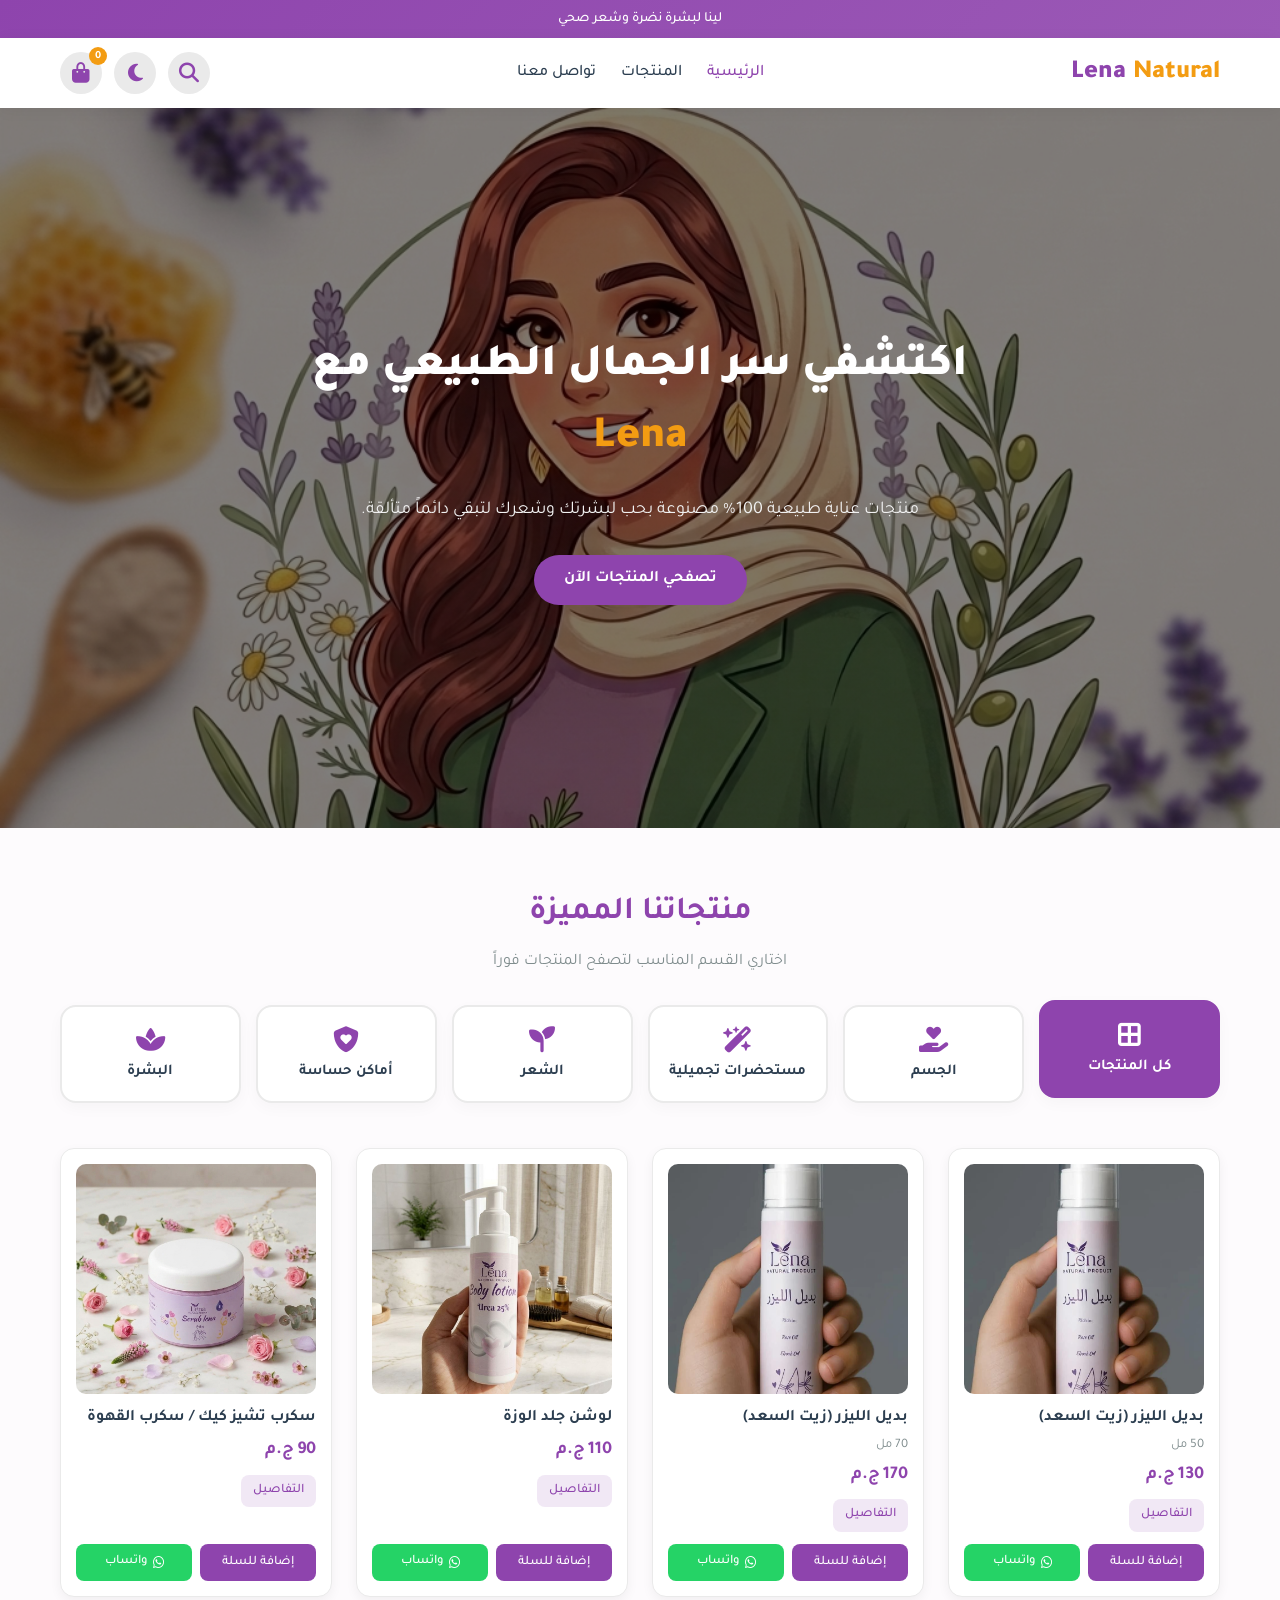
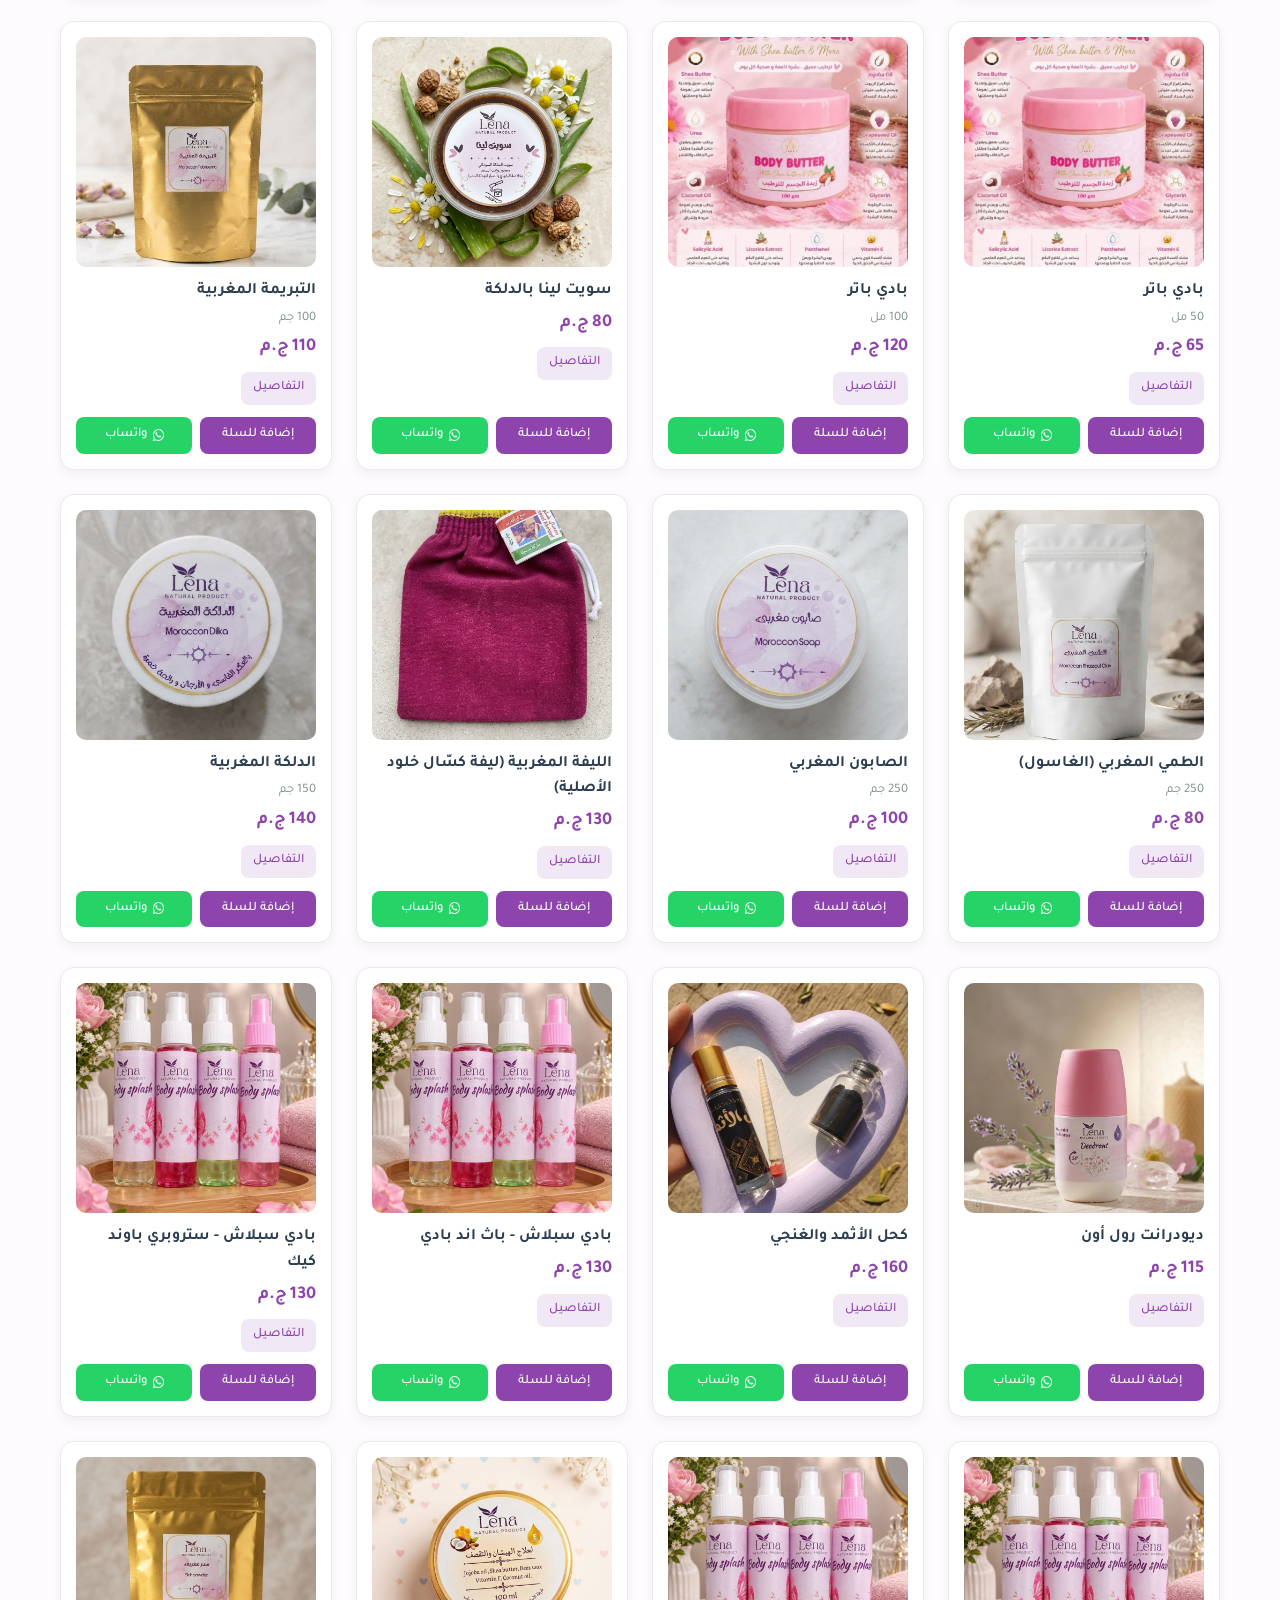
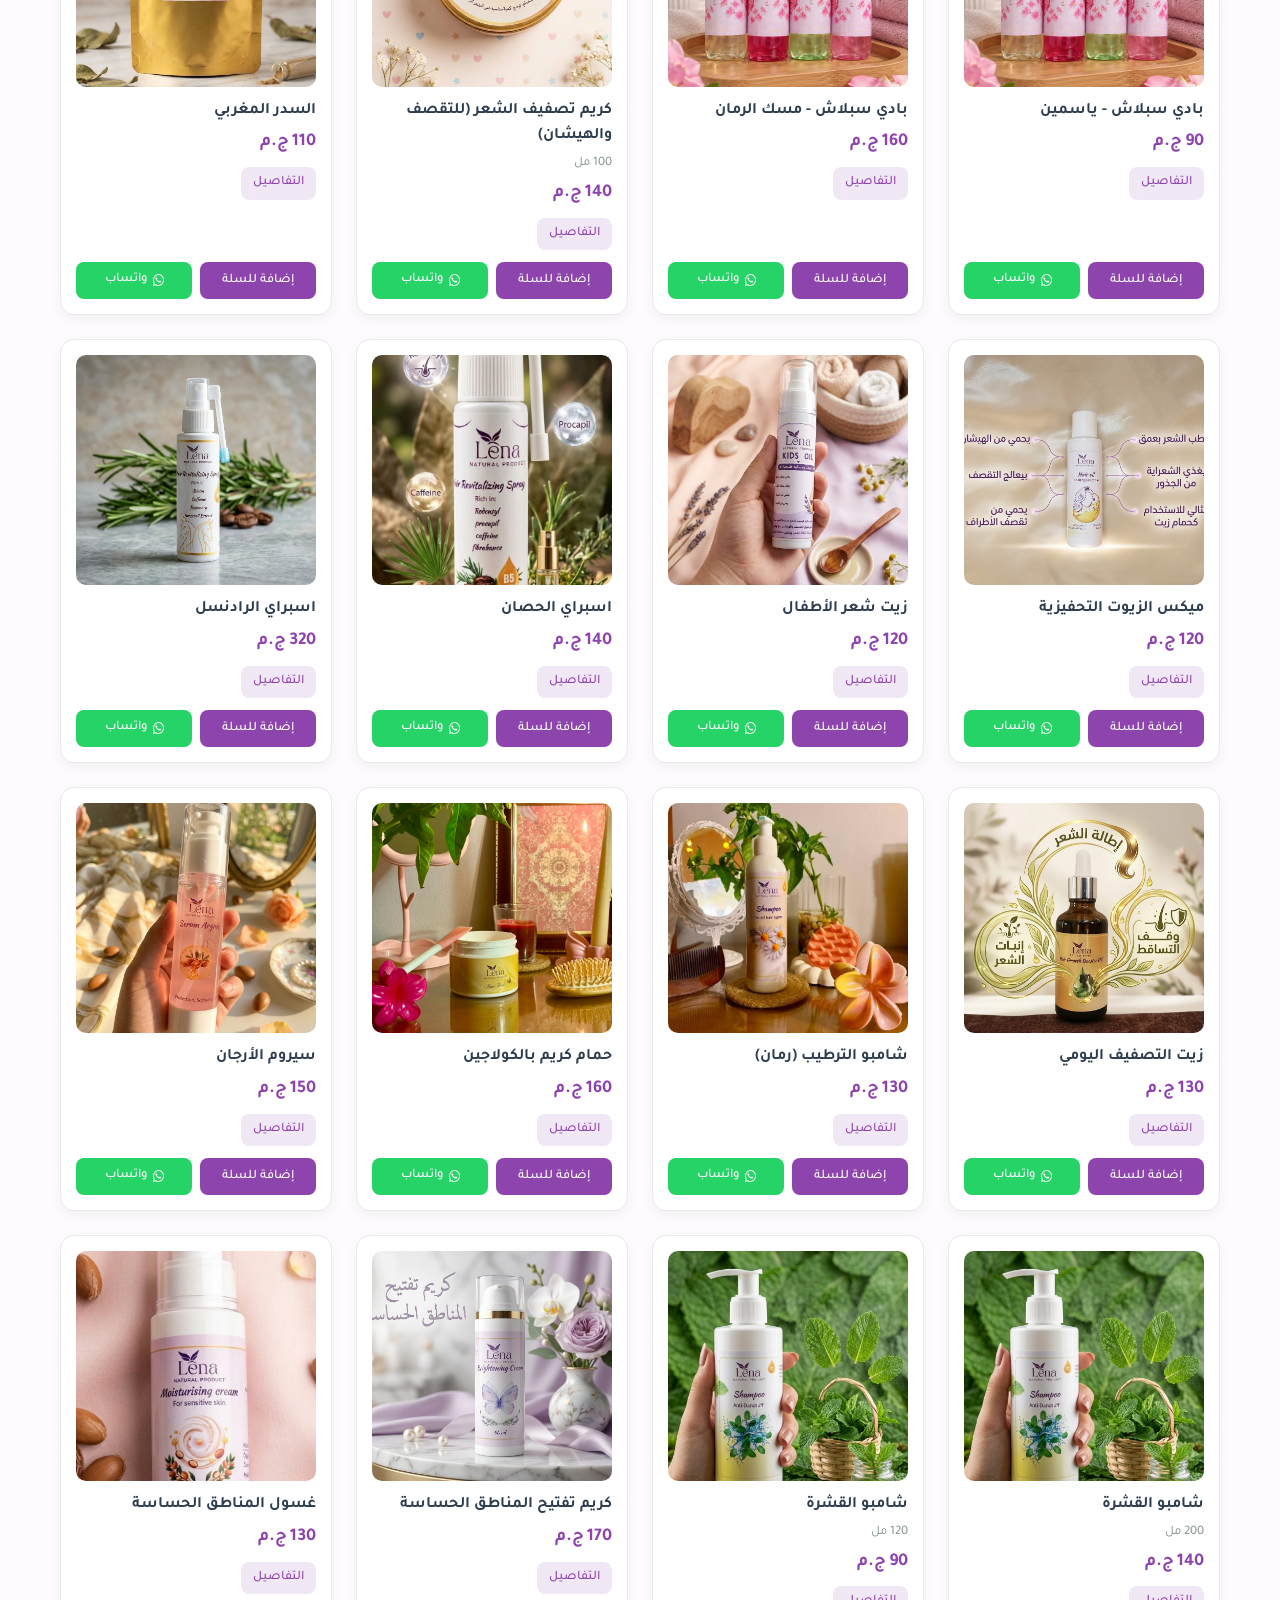
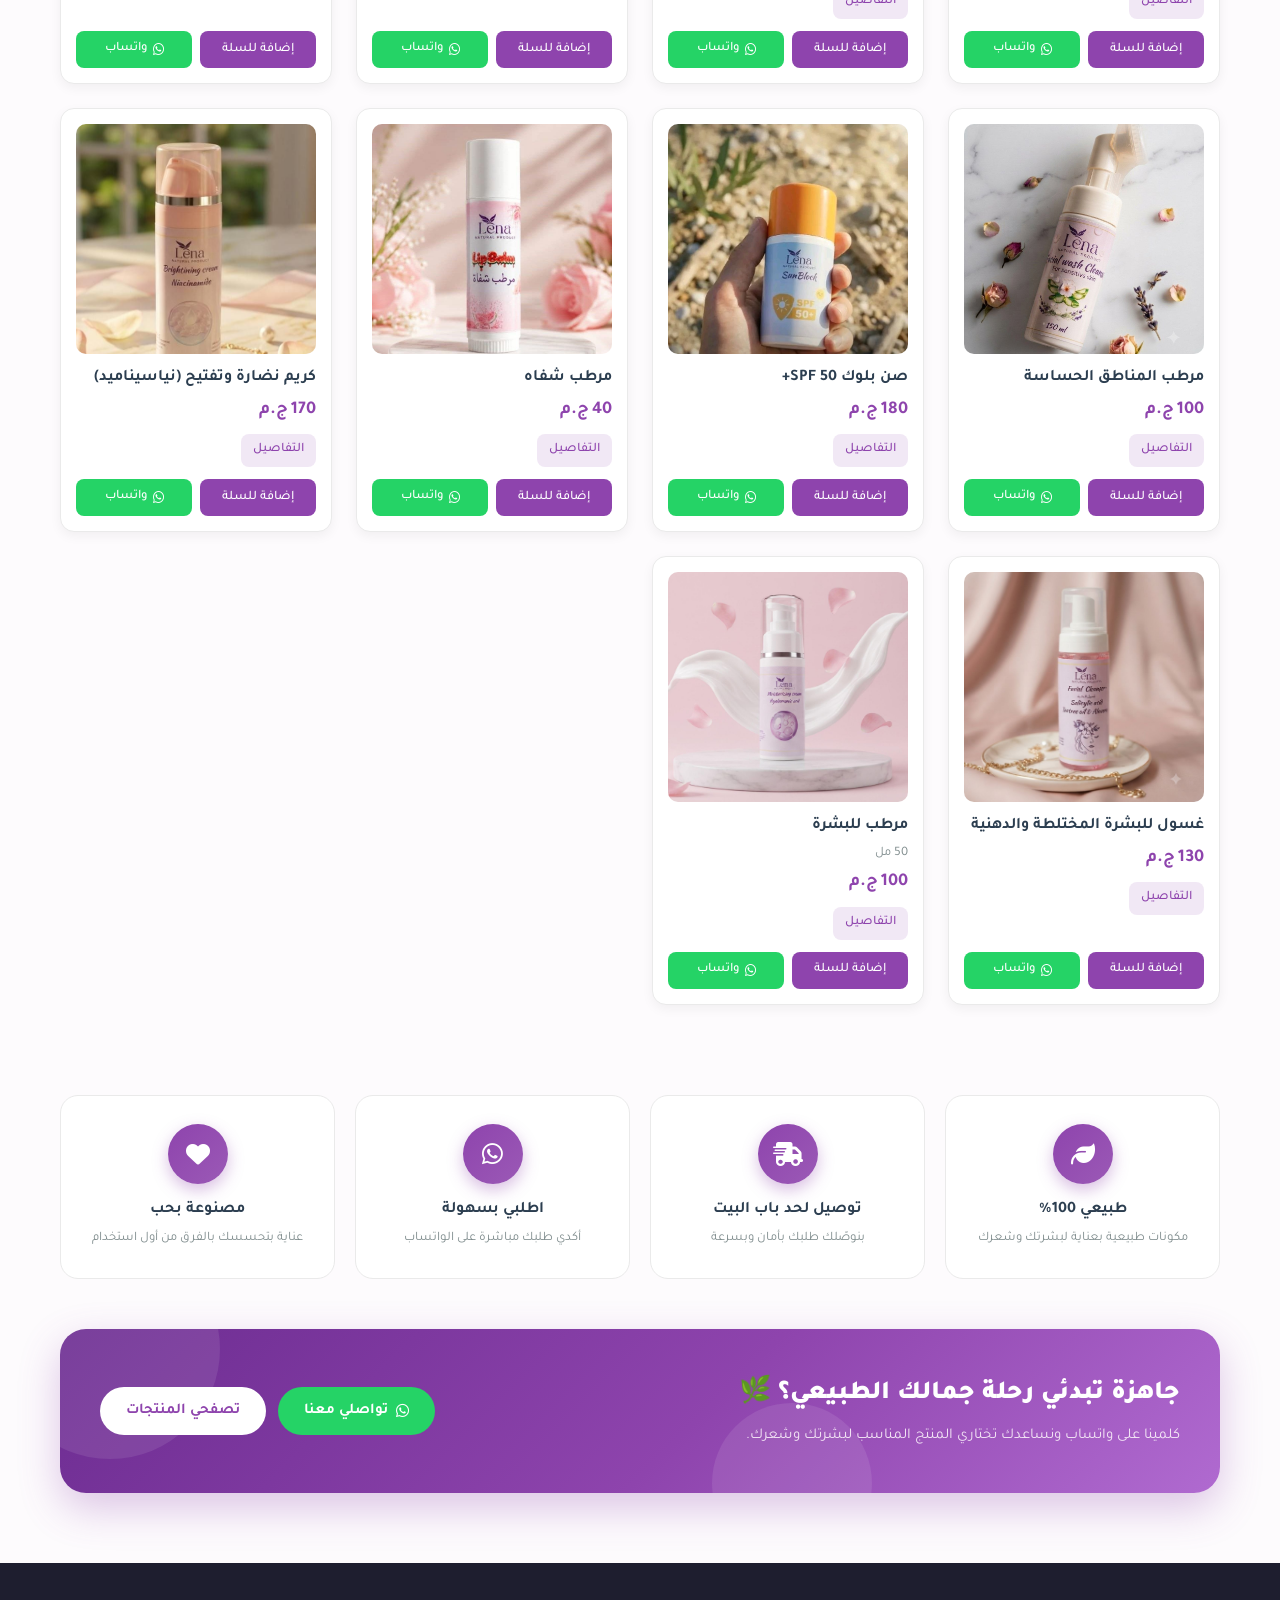
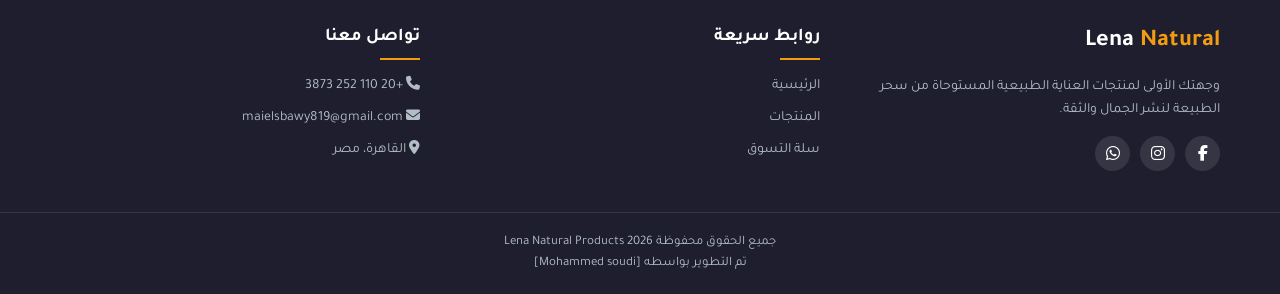
==== index.html @ f837c282 "Add files via upload" ====
<!DOCTYPE html>
<html lang="ar" dir="rtl">
<head>
    <meta charset="UTF-8">
    <meta name="viewport" content="width=device-width, initial-scale=1.0">
    <!-- أساسيات -->
<meta name="description" content="Lēna Natural: منتجات عناية طبيعية 100% للبشرة والشعر والجسم، مصنوعة بحب وتوصيل لباب البيت في مصر.">
<meta name="keywords" content="منتجات طبيعية, عناية بالبشرة, عناية بالشعر, زبدة الجسم, لوشن جلد الوزة, الصابون المغربي, Lena Natural">
<meta name="author" content="Lēna Natural">
<meta name="robots" content="index, follow">
<meta name="theme-color" content="#8e44ad">
<link rel="canonical" href="https://dr-mai-ahmed.github.io/Lena-Natural-Products/index.html">

<!-- فيسبوك / واتساب (Open Graph) -->
<meta property="og:type" content="website">
<meta property="og:site_name" content="Lēna Natural Products">
<meta property="og:locale" content="ar_EG">
<meta property="og:title" content="Lēna Natural | منتجات عناية طبيعية 100%">
<meta property="og:description" content="اكتشفي سر الجمال الطبيعي: منتجات للبشرة والشعر والجسم مصنوعة بحب.">
<meta property="og:url" content="https://dr-mai-ahmed.github.io/Lena-Natural-Products/index.html">
<meta property="og:image" content="https://dr-mai-ahmed.github.io/Lena-Natural-Products/images/og-image.jpg">

<!-- تويتر -->
<meta name="twitter:card" content="summary_large_image">
<meta name="twitter:title" content="Lēna Natural | منتجات عناية طبيعية 100%">
<meta name="twitter:description" content="منتجات للبشرة والشعر والجسم مصنوعة بحب.">
<meta name="twitter:image" content="https://dr-mai-ahmed.github.io/Lena-Natural-Products/images/og-image.jpg">

<!-- أيقونة الموقع -->
<link rel="icon" href="images/lena.jpg">
    <title>Lena Natural Products | منتجات العناية الطبيعية</title>
    <link href="https://fonts.googleapis.com/css2?family=Tajawal:wght@300;400;500;700;900&display=swap" rel="stylesheet">
    <link rel="stylesheet" href="https://cdnjs.cloudflare.com/ajax/libs/font-awesome/6.4.0/css/all.min.css">
    <link rel="stylesheet" href="style.css">
</head>
<body>

    <div class="announcement-bar"><p>لينا لبشرة نضرة وشعر صحي</p></div>

    <header class="main-header">
        <div class="container header-container">
            <div class="logo"><a href="index.html">Lena <span>Natural</span></a></div>
            <nav class="main-nav">
                <ul>
                    <li><a href="index.html" class="active">الرئيسية</a></li>
                    <li><a href="#products">المنتجات</a></li>
                    <li><a href="#contact">تواصل معنا</a></li>
                </ul>
            </nav>
            <div class="header-actions">
                <div class="header-search-container">
                    <button type="button" id="searchIconBtn" class="cart-icon-btn" title="بحث" aria-label="بحث"><i class="fa-solid fa-magnifying-glass"></i></button>
                    <input type="text" id="searchInput" class="search-input" placeholder="ابحثي عن منتج..." aria-label="بحث عن منتج">
                </div>
                <button type="button" id="darkModeToggle" class="cart-icon-btn" title="تغيير المظهر" aria-label="تغيير المظهر"><i class="fa-solid fa-moon"></i></button>
                <a href="checkout.html" class="cart-icon-btn" title="سلة التسوق" aria-label="سلة التسوق">
                    <i class="fa-solid fa-bag-shopping"></i><span id="cartCount" class="cart-badge">0</span>
                </a>
            </div>
        </div>
    </header>

    <section class="hero-section">
        <div class="hero-content">
            <h1>اكتشفي سر الجمال الطبيعي مع <span>Lena</span></h1>
            <p>منتجات عناية طبيعية 100% مصنوعة بحب لبشرتك وشعرك لتبقي دائماً متألقة.</p>
            <a href="#products" class="btn btn-primary">تصفحي المنتجات الآن</a>
        </div>
    </section>

    <section id="products" class="products-section">
        <div class="container">
            <div class="section-title">
                <h2>منتجاتنا المميزة</h2>
                <p>اختاري القسم المناسب لتصفح المنتجات فوراً</p>
            </div>
            <div class="category-boxes-container" id="categoryBoxes">
            <button type="button" class="big-cat-box active" data-category="all"><i class="fa-solid fa-border-all"></i><h3>كل المنتجات</h3></button>
            <button type="button" class="big-cat-box" data-category="body"><i class="fa-solid fa-hand-holding-heart"></i><h3>الجسم</h3></button>
            <button type="button" class="big-cat-box" data-category="beauty"><i class="fa-solid fa-wand-magic-sparkles"></i><h3>مستحضرات تجميلية</h3></button>
            <button type="button" class="big-cat-box" data-category="hair"><i class="fa-solid fa-seedling"></i><h3>الشعر</h3></button>
            <button type="button" class="big-cat-box" data-category="sensitive"><i class="fa-solid fa-shield-heart"></i><h3>أماكن حساسة</h3></button>
            <button type="button" class="big-cat-box" data-category="skin"><i class="fa-solid fa-spa"></i><h3>البشرة</h3></button>
            </div>
            <div class="products-grid" id="productsGrid">
            <!-- ===== الجسم ===== -->
            <div class="product-card" data-id="1" data-category="body">
                <a href="product.html?id=1" class="product-img"><img src="images/Body-products/img(2).jpeg" alt="بديل الليزر (زيت السعد) (50 مل)" loading="lazy"></a>
                <div class="product-info">
                    <h3>بديل الليزر (زيت السعد)</h3>
                <p class="product-size">50 مل</p>
                    <span class="price">130 ج.م</span>
                    <a href="product.html?id=1" class="btn-details">التفاصيل</a>
                    <div class="card-actions">
                        <button type="button" class="btn-add" data-add="1">إضافة للسلة</button>
                        <a href="https://wa.me/201102523873?text=%D8%B9%D8%A7%D9%8A%D8%B2%20%D8%A7%D8%B7%D9%84%D8%A8%3A%20%D8%A8%D8%AF%D9%8A%D9%84%20%D8%A7%D9%84%D9%84%D9%8A%D8%B2%D8%B1%20%28%D8%B2%D9%8A%D8%AA%20%D8%A7%D9%84%D8%B3%D8%B9%D8%AF%29%20%2850%20%D9%85%D9%84%29%20-%20130%20%D8%AC.%D9%85" target="_blank" rel="noopener" class="btn-whatsapp"><i class="fa-brands fa-whatsapp"></i> واتساب</a>
                    </div>
                </div>
            </div>
            <div class="product-card" data-id="2" data-category="body">
                <a href="product.html?id=2" class="product-img"><img src="images/Body-products/img(2).jpeg" alt="بديل الليزر (زيت السعد) (70 مل)" loading="lazy"></a>
                <div class="product-info">
                    <h3>بديل الليزر (زيت السعد)</h3>
                <p class="product-size">70 مل</p>
                    <span class="price">170 ج.م</span>
                    <a href="product.html?id=2" class="btn-details">التفاصيل</a>
                    <div class="card-actions">
                        <button type="button" class="btn-add" data-add="2">إضافة للسلة</button>
                        <a href="https://wa.me/201102523873?text=%D8%B9%D8%A7%D9%8A%D8%B2%20%D8%A7%D8%B7%D9%84%D8%A8%3A%20%D8%A8%D8%AF%D9%8A%D9%84%20%D8%A7%D9%84%D9%84%D9%8A%D8%B2%D8%B1%20%28%D8%B2%D9%8A%D8%AA%20%D8%A7%D9%84%D8%B3%D8%B9%D8%AF%29%20%2870%20%D9%85%D9%84%29%20-%20170%20%D8%AC.%D9%85" target="_blank" rel="noopener" class="btn-whatsapp"><i class="fa-brands fa-whatsapp"></i> واتساب</a>
                    </div>
                </div>
            </div>
            <div class="product-card" data-id="3" data-category="body">
                <a href="product.html?id=3" class="product-img"><img src="images/Body-products/img(1).jpeg" alt="لوشن جلد الوزة" loading="lazy"></a>
                <div class="product-info">
                    <h3>لوشن جلد الوزة</h3>
                    <span class="price">110 ج.م</span>
                    <a href="product.html?id=3" class="btn-details">التفاصيل</a>
                    <div class="card-actions">
                        <button type="button" class="btn-add" data-add="3">إضافة للسلة</button>
                        <a href="https://wa.me/201102523873?text=%D8%B9%D8%A7%D9%8A%D8%B2%20%D8%A7%D8%B7%D9%84%D8%A8%3A%20%D9%84%D9%88%D8%B4%D9%86%20%D8%AC%D9%84%D8%AF%20%D8%A7%D9%84%D9%88%D8%B2%D8%A9%20-%20110%20%D8%AC.%D9%85" target="_blank" rel="noopener" class="btn-whatsapp"><i class="fa-brands fa-whatsapp"></i> واتساب</a>
                    </div>
                </div>
            </div>
            <div class="product-card" data-id="4" data-category="body">
                <a href="product.html?id=4" class="product-img"><img src="images/Body-products/img(3).jpeg" alt="سكرب تشيز كيك / سكرب القهوة" loading="lazy"></a>
                <div class="product-info">
                    <h3>سكرب تشيز كيك / سكرب القهوة</h3>
                    <span class="price">90 ج.م</span>
                    <a href="product.html?id=4" class="btn-details">التفاصيل</a>
                    <div class="card-actions">
                        <button type="button" class="btn-add" data-add="4">إضافة للسلة</button>
                        <a href="https://wa.me/201102523873?text=%D8%B9%D8%A7%D9%8A%D8%B2%20%D8%A7%D8%B7%D9%84%D8%A8%3A%20%D8%B3%D9%83%D8%B1%D8%A8%20%D8%AA%D8%B4%D9%8A%D8%B2%20%D9%83%D9%8A%D9%83%20%2F%20%D8%B3%D9%83%D8%B1%D8%A8%20%D8%A7%D9%84%D9%82%D9%87%D9%88%D8%A9%20-%2090%20%D8%AC.%D9%85" target="_blank" rel="noopener" class="btn-whatsapp"><i class="fa-brands fa-whatsapp"></i> واتساب</a>
                    </div>
                </div>
            </div>
            <div class="product-card" data-id="5" data-category="body">
                <a href="product.html?id=5" class="product-img"><img src="images/Body-products/img(4).jpeg" alt="بادي باتر (50 مل)" loading="lazy"></a>
                <div class="product-info">
                    <h3>بادي باتر</h3>
                <p class="product-size">50 مل</p>
                    <span class="price">65 ج.م</span>
                    <a href="product.html?id=5" class="btn-details">التفاصيل</a>
                    <div class="card-actions">
                        <button type="button" class="btn-add" data-add="5">إضافة للسلة</button>
                        <a href="https://wa.me/201102523873?text=%D8%B9%D8%A7%D9%8A%D8%B2%20%D8%A7%D8%B7%D9%84%D8%A8%3A%20%D8%A8%D8%A7%D8%AF%D9%8A%20%D8%A8%D8%A7%D8%AA%D8%B1%20%2850%20%D9%85%D9%84%29%20-%2065%20%D8%AC.%D9%85" target="_blank" rel="noopener" class="btn-whatsapp"><i class="fa-brands fa-whatsapp"></i> واتساب</a>
                    </div>
                </div>
            </div>
            <div class="product-card" data-id="35" data-category="body">
                <a href="product.html?id=35" class="product-img"><img src="images/Body-products/img(4).jpeg" alt="بادي باتر (100 مل)" loading="lazy"></a>
                <div class="product-info">
                    <h3>بادي باتر</h3>
                <p class="product-size">100 مل</p>
                    <span class="price">120 ج.م</span>
                    <a href="product.html?id=35" class="btn-details">التفاصيل</a>
                    <div class="card-actions">
                        <button type="button" class="btn-add" data-add="35">إضافة للسلة</button>
                        <a href="https://wa.me/201102523873?text=%D8%B9%D8%A7%D9%8A%D8%B2%20%D8%A7%D8%B7%D9%84%D8%A8%3A%20%D8%A8%D8%A7%D8%AF%D9%8A%20%D8%A8%D8%A7%D8%AA%D8%B1%20%28100%20%D9%85%D9%84%29%20-%20120%20%D8%AC.%D9%85" target="_blank" rel="noopener" class="btn-whatsapp"><i class="fa-brands fa-whatsapp"></i> واتساب</a>
                    </div>
                </div>
            </div>
            <div class="product-card" data-id="6" data-category="body">
                <a href="product.html?id=6" class="product-img"><img src="images/Body-products/img(5).jpeg" alt="سويت لينا بالدلكة" loading="lazy"></a>
                <div class="product-info">
                    <h3>سويت لينا بالدلكة</h3>
                    <span class="price">80 ج.م</span>
                    <a href="product.html?id=6" class="btn-details">التفاصيل</a>
                    <div class="card-actions">
                        <button type="button" class="btn-add" data-add="6">إضافة للسلة</button>
                        <a href="https://wa.me/201102523873?text=%D8%B9%D8%A7%D9%8A%D8%B2%20%D8%A7%D8%B7%D9%84%D8%A8%3A%20%D8%B3%D9%88%D9%8A%D8%AA%20%D9%84%D9%8A%D9%86%D8%A7%20%D8%A8%D8%A7%D9%84%D8%AF%D9%84%D9%83%D8%A9%20-%2080%20%D8%AC.%D9%85" target="_blank" rel="noopener" class="btn-whatsapp"><i class="fa-brands fa-whatsapp"></i> واتساب</a>
                    </div>
                </div>
            </div>
            <div class="product-card" data-id="7" data-category="body">
                <a href="product.html?id=7" class="product-img"><img src="images/Body-products/img(6).jpeg" alt="التبريمة المغربية (100 جم)" loading="lazy"></a>
                <div class="product-info">
                    <h3>التبريمة المغربية</h3>
                <p class="product-size">100 جم</p>
                    <span class="price">110 ج.م</span>
                    <a href="product.html?id=7" class="btn-details">التفاصيل</a>
                    <div class="card-actions">
                        <button type="button" class="btn-add" data-add="7">إضافة للسلة</button>
                        <a href="https://wa.me/201102523873?text=%D8%B9%D8%A7%D9%8A%D8%B2%20%D8%A7%D8%B7%D9%84%D8%A8%3A%20%D8%A7%D9%84%D8%AA%D8%A8%D8%B1%D9%8A%D9%85%D8%A9%20%D8%A7%D9%84%D9%85%D8%BA%D8%B1%D8%A8%D9%8A%D8%A9%20%28100%20%D8%AC%D9%85%29%20-%20110%20%D8%AC.%D9%85" target="_blank" rel="noopener" class="btn-whatsapp"><i class="fa-brands fa-whatsapp"></i> واتساب</a>
                    </div>
                </div>
            </div>
            <div class="product-card" data-id="8" data-category="body">
                <a href="product.html?id=8" class="product-img"><img src="images/Body-products/img(7).jpeg" alt="الطمي المغربي (الغاسول) (250 جم)" loading="lazy"></a>
                <div class="product-info">
                    <h3>الطمي المغربي (الغاسول)</h3>
                <p class="product-size">250 جم</p>
                    <span class="price">80 ج.م</span>
                    <a href="product.html?id=8" class="btn-details">التفاصيل</a>
                    <div class="card-actions">
                        <button type="button" class="btn-add" data-add="8">إضافة للسلة</button>
                        <a href="https://wa.me/201102523873?text=%D8%B9%D8%A7%D9%8A%D8%B2%20%D8%A7%D8%B7%D9%84%D8%A8%3A%20%D8%A7%D9%84%D8%B7%D9%85%D9%8A%20%D8%A7%D9%84%D9%85%D8%BA%D8%B1%D8%A8%D9%8A%20%28%D8%A7%D9%84%D8%BA%D8%A7%D8%B3%D9%88%D9%84%29%20%28250%20%D8%AC%D9%85%29%20-%2080%20%D8%AC.%D9%85" target="_blank" rel="noopener" class="btn-whatsapp"><i class="fa-brands fa-whatsapp"></i> واتساب</a>
                    </div>
                </div>
            </div>
            <div class="product-card" data-id="9" data-category="body">
                <a href="product.html?id=9" class="product-img"><img src="images/Body-products/img(8).jpeg" alt="الصابون المغربي (250 جم)" loading="lazy"></a>
                <div class="product-info">
                    <h3>الصابون المغربي</h3>
                <p class="product-size">250 جم</p>
                    <span class="price">100 ج.م</span>
                    <a href="product.html?id=9" class="btn-details">التفاصيل</a>
                    <div class="card-actions">
                        <button type="button" class="btn-add" data-add="9">إضافة للسلة</button>
                        <a href="https://wa.me/201102523873?text=%D8%B9%D8%A7%D9%8A%D8%B2%20%D8%A7%D8%B7%D9%84%D8%A8%3A%20%D8%A7%D9%84%D8%B5%D8%A7%D8%A8%D9%88%D9%86%20%D8%A7%D9%84%D9%85%D8%BA%D8%B1%D8%A8%D9%8A%20%28250%20%D8%AC%D9%85%29%20-%20100%20%D8%AC.%D9%85" target="_blank" rel="noopener" class="btn-whatsapp"><i class="fa-brands fa-whatsapp"></i> واتساب</a>
                    </div>
                </div>
            </div>
            <div class="product-card" data-id="10" data-category="body">
                <a href="product.html?id=10" class="product-img"><img src="images/Body-products/img(9).jpeg" alt="الليفة المغربية (ليفة كسّال خلود الأصلية)" loading="lazy"></a>
                <div class="product-info">
                    <h3>الليفة المغربية (ليفة كسّال خلود الأصلية)</h3>
                    <span class="price">130 ج.م</span>
                    <a href="product.html?id=10" class="btn-details">التفاصيل</a>
                    <div class="card-actions">
                        <button type="button" class="btn-add" data-add="10">إضافة للسلة</button>
                        <a href="https://wa.me/201102523873?text=%D8%B9%D8%A7%D9%8A%D8%B2%20%D8%A7%D8%B7%D9%84%D8%A8%3A%20%D8%A7%D9%84%D9%84%D9%8A%D9%81%D8%A9%20%D8%A7%D9%84%D9%85%D8%BA%D8%B1%D8%A8%D9%8A%D8%A9%20%28%D9%84%D9%8A%D9%81%D8%A9%20%D9%83%D8%B3%D9%91%D8%A7%D9%84%20%D8%AE%D9%84%D9%88%D8%AF%20%D8%A7%D9%84%D8%A3%D8%B5%D9%84%D9%8A%D8%A9%29%20-%20130%20%D8%AC.%D9%85" target="_blank" rel="noopener" class="btn-whatsapp"><i class="fa-brands fa-whatsapp"></i> واتساب</a>
                    </div>
                </div>
            </div>
            <div class="product-card" data-id="11" data-category="body">
                <a href="product.html?id=11" class="product-img"><img src="images/Body-products/img(10).jpeg" alt="الدلكة المغربية (150 جم)" loading="lazy"></a>
                <div class="product-info">
                    <h3>الدلكة المغربية</h3>
                <p class="product-size">150 جم</p>
                    <span class="price">140 ج.م</span>
                    <a href="product.html?id=11" class="btn-details">التفاصيل</a>
                    <div class="card-actions">
                        <button type="button" class="btn-add" data-add="11">إضافة للسلة</button>
                        <a href="https://wa.me/201102523873?text=%D8%B9%D8%A7%D9%8A%D8%B2%20%D8%A7%D8%B7%D9%84%D8%A8%3A%20%D8%A7%D9%84%D8%AF%D9%84%D9%83%D8%A9%20%D8%A7%D9%84%D9%85%D8%BA%D8%B1%D8%A8%D9%8A%D8%A9%20%28150%20%D8%AC%D9%85%29%20-%20140%20%D8%AC.%D9%85" target="_blank" rel="noopener" class="btn-whatsapp"><i class="fa-brands fa-whatsapp"></i> واتساب</a>
                    </div>
                </div>
            </div>
            <div class="product-card" data-id="12" data-category="body">
                <a href="product.html?id=12" class="product-img"><img src="images/Body-products/img(11).jpeg" alt="ديودرانت رول أون" loading="lazy"></a>
                <div class="product-info">
                    <h3>ديودرانت رول أون</h3>
                    <span class="price">115 ج.م</span>
                    <a href="product.html?id=12" class="btn-details">التفاصيل</a>
                    <div class="card-actions">
                        <button type="button" class="btn-add" data-add="12">إضافة للسلة</button>
                        <a href="https://wa.me/201102523873?text=%D8%B9%D8%A7%D9%8A%D8%B2%20%D8%A7%D8%B7%D9%84%D8%A8%3A%20%D8%AF%D9%8A%D9%88%D8%AF%D8%B1%D8%A7%D9%86%D8%AA%20%D8%B1%D9%88%D9%84%20%D8%A3%D9%88%D9%86%20-%20115%20%D8%AC.%D9%85" target="_blank" rel="noopener" class="btn-whatsapp"><i class="fa-brands fa-whatsapp"></i> واتساب</a>
                    </div>
                </div>
            </div>

            <!-- ===== مستحضرات تجميلية ===== -->
            <div class="product-card" data-id="13" data-category="beauty">
                <a href="product.html?id=13" class="product-img"><img src="images/Cosmetic-products/img(12).jpeg" alt="كحل الأثمد والغنجي" loading="lazy"></a>
                <div class="product-info">
                    <h3>كحل الأثمد والغنجي</h3>
                    <span class="price">160 ج.م</span>
                    <a href="product.html?id=13" class="btn-details">التفاصيل</a>
                    <div class="card-actions">
                        <button type="button" class="btn-add" data-add="13">إضافة للسلة</button>
                        <a href="https://wa.me/201102523873?text=%D8%B9%D8%A7%D9%8A%D8%B2%20%D8%A7%D8%B7%D9%84%D8%A8%3A%20%D9%83%D8%AD%D9%84%20%D8%A7%D9%84%D8%A3%D8%AB%D9%85%D8%AF%20%D9%88%D8%A7%D9%84%D8%BA%D9%86%D8%AC%D9%8A%20-%20160%20%D8%AC.%D9%85" target="_blank" rel="noopener" class="btn-whatsapp"><i class="fa-brands fa-whatsapp"></i> واتساب</a>
                    </div>
                </div>
            </div>
            <div class="product-card" data-id="14" data-category="beauty">
                <a href="product.html?id=14" class="product-img"><img src="images/Cosmetic-products/img(13).jpeg" alt="بادي سبلاش - باث اند بادي" loading="lazy"></a>
                <div class="product-info">
                    <h3>بادي سبلاش - باث اند بادي</h3>
                    <span class="price">130 ج.م</span>
                    <a href="product.html?id=14" class="btn-details">التفاصيل</a>
                    <div class="card-actions">
                        <button type="button" class="btn-add" data-add="14">إضافة للسلة</button>
                        <a href="https://wa.me/201102523873?text=%D8%B9%D8%A7%D9%8A%D8%B2%20%D8%A7%D8%B7%D9%84%D8%A8%3A%20%D8%A8%D8%A7%D8%AF%D9%8A%20%D8%B3%D8%A8%D9%84%D8%A7%D8%B4%20-%20%D8%A8%D8%A7%D8%AB%20%D8%A7%D9%86%D8%AF%20%D8%A8%D8%A7%D8%AF%D9%8A%20-%20130%20%D8%AC.%D9%85" target="_blank" rel="noopener" class="btn-whatsapp"><i class="fa-brands fa-whatsapp"></i> واتساب</a>
                    </div>
                </div>
            </div>
            <div class="product-card" data-id="36" data-category="beauty">
                <a href="product.html?id=36" class="product-img"><img src="images/Cosmetic-products/img(13).jpeg" alt="بادي سبلاش - ستروبري باوند كيك" loading="lazy"></a>
                <div class="product-info">
                    <h3>بادي سبلاش - ستروبري باوند كيك</h3>
                    <span class="price">130 ج.م</span>
                    <a href="product.html?id=36" class="btn-details">التفاصيل</a>
                    <div class="card-actions">
                        <button type="button" class="btn-add" data-add="36">إضافة للسلة</button>
                        <a href="https://wa.me/201102523873?text=%D8%B9%D8%A7%D9%8A%D8%B2%20%D8%A7%D8%B7%D9%84%D8%A8%3A%20%D8%A8%D8%A7%D8%AF%D9%8A%20%D8%B3%D8%A8%D9%84%D8%A7%D8%B4%20-%20%D8%B3%D8%AA%D8%B1%D9%88%D8%A8%D8%B1%D9%8A%20%D8%A8%D8%A7%D9%88%D9%86%D8%AF%20%D9%83%D9%8A%D9%83%20-%20130%20%D8%AC.%D9%85" target="_blank" rel="noopener" class="btn-whatsapp"><i class="fa-brands fa-whatsapp"></i> واتساب</a>
                    </div>
                </div>
            </div>
            <div class="product-card" data-id="37" data-category="beauty">
                <a href="product.html?id=37" class="product-img"><img src="images/Cosmetic-products/img(13).jpeg" alt="بادي سبلاش - ياسمين" loading="lazy"></a>
                <div class="product-info">
                    <h3>بادي سبلاش - ياسمين</h3>
                    <span class="price">90 ج.م</span>
                    <a href="product.html?id=37" class="btn-details">التفاصيل</a>
                    <div class="card-actions">
                        <button type="button" class="btn-add" data-add="37">إضافة للسلة</button>
                        <a href="https://wa.me/201102523873?text=%D8%B9%D8%A7%D9%8A%D8%B2%20%D8%A7%D8%B7%D9%84%D8%A8%3A%20%D8%A8%D8%A7%D8%AF%D9%8A%20%D8%B3%D8%A8%D9%84%D8%A7%D8%B4%20-%20%D9%8A%D8%A7%D8%B3%D9%85%D9%8A%D9%86%20-%2090%20%D8%AC.%D9%85" target="_blank" rel="noopener" class="btn-whatsapp"><i class="fa-brands fa-whatsapp"></i> واتساب</a>
                    </div>
                </div>
            </div>
            <div class="product-card" data-id="38" data-category="beauty">
                <a href="product.html?id=38" class="product-img"><img src="images/Cosmetic-products/img(13).jpeg" alt="بادي سبلاش - مسك الرمان" loading="lazy"></a>
                <div class="product-info">
                    <h3>بادي سبلاش - مسك الرمان</h3>
                    <span class="price">160 ج.م</span>
                    <a href="product.html?id=38" class="btn-details">التفاصيل</a>
                    <div class="card-actions">
                        <button type="button" class="btn-add" data-add="38">إضافة للسلة</button>
                        <a href="https://wa.me/201102523873?text=%D8%B9%D8%A7%D9%8A%D8%B2%20%D8%A7%D8%B7%D9%84%D8%A8%3A%20%D8%A8%D8%A7%D8%AF%D9%8A%20%D8%B3%D8%A8%D9%84%D8%A7%D8%B4%20-%20%D9%85%D8%B3%D9%83%20%D8%A7%D9%84%D8%B1%D9%85%D8%A7%D9%86%20-%20160%20%D8%AC.%D9%85" target="_blank" rel="noopener" class="btn-whatsapp"><i class="fa-brands fa-whatsapp"></i> واتساب</a>
                    </div>
                </div>
            </div>

            <!-- ===== الشعر ===== -->
            <div class="product-card" data-id="15" data-category="hair">
                <a href="product.html?id=15" class="product-img"><img src="images/Skincare-products/img(27).jpeg" alt="كريم تصفيف الشعر (للتقصف والهيشان) (100 مل)" loading="lazy"></a>
                <div class="product-info">
                    <h3>كريم تصفيف الشعر (للتقصف والهيشان)</h3>
                <p class="product-size">100 مل</p>
                    <span class="price">140 ج.م</span>
                    <a href="product.html?id=15" class="btn-details">التفاصيل</a>
                    <div class="card-actions">
                        <button type="button" class="btn-add" data-add="15">إضافة للسلة</button>
                        <a href="https://wa.me/201102523873?text=%D8%B9%D8%A7%D9%8A%D8%B2%20%D8%A7%D8%B7%D9%84%D8%A8%3A%20%D9%83%D8%B1%D9%8A%D9%85%20%D8%AA%D8%B5%D9%81%D9%8A%D9%81%20%D8%A7%D9%84%D8%B4%D8%B9%D8%B1%20%28%D9%84%D9%84%D8%AA%D9%82%D8%B5%D9%81%20%D9%88%D8%A7%D9%84%D9%87%D9%8A%D8%B4%D8%A7%D9%86%29%20%28100%20%D9%85%D9%84%29%20-%20140%20%D8%AC.%D9%85" target="_blank" rel="noopener" class="btn-whatsapp"><i class="fa-brands fa-whatsapp"></i> واتساب</a>
                    </div>
                </div>
            </div>
            <div class="product-card" data-id="17" data-category="hair">
                <a href="product.html?id=17" class="product-img"><img src="images/Hair-products/img(14).jpeg" alt="السدر المغربي" loading="lazy"></a>
                <div class="product-info">
                    <h3>السدر المغربي</h3>
                    <span class="price">110 ج.م</span>
                    <a href="product.html?id=17" class="btn-details">التفاصيل</a>
                    <div class="card-actions">
                        <button type="button" class="btn-add" data-add="17">إضافة للسلة</button>
                        <a href="https://wa.me/201102523873?text=%D8%B9%D8%A7%D9%8A%D8%B2%20%D8%A7%D8%B7%D9%84%D8%A8%3A%20%D8%A7%D9%84%D8%B3%D8%AF%D8%B1%20%D8%A7%D9%84%D9%85%D8%BA%D8%B1%D8%A8%D9%8A%20-%20110%20%D8%AC.%D9%85" target="_blank" rel="noopener" class="btn-whatsapp"><i class="fa-brands fa-whatsapp"></i> واتساب</a>
                    </div>
                </div>
            </div>
            <div class="product-card" data-id="18" data-category="hair">
                <a href="product.html?id=18" class="product-img"><img src="images/Hair-products/img(15).jpeg" alt="ميكس الزيوت التحفيزية" loading="lazy"></a>
                <div class="product-info">
                    <h3>ميكس الزيوت التحفيزية</h3>
                    <span class="price">120 ج.م</span>
                    <a href="product.html?id=18" class="btn-details">التفاصيل</a>
                    <div class="card-actions">
                        <button type="button" class="btn-add" data-add="18">إضافة للسلة</button>
                        <a href="https://wa.me/201102523873?text=%D8%B9%D8%A7%D9%8A%D8%B2%20%D8%A7%D8%B7%D9%84%D8%A8%3A%20%D9%85%D9%8A%D9%83%D8%B3%20%D8%A7%D9%84%D8%B2%D9%8A%D9%88%D8%AA%20%D8%A7%D9%84%D8%AA%D8%AD%D9%81%D9%8A%D8%B2%D9%8A%D8%A9%20-%20120%20%D8%AC.%D9%85" target="_blank" rel="noopener" class="btn-whatsapp"><i class="fa-brands fa-whatsapp"></i> واتساب</a>
                    </div>
                </div>
            </div>
            <div class="product-card" data-id="19" data-category="hair">
                <a href="product.html?id=19" class="product-img"><img src="images/Hair-products/img(16).jpeg" alt="زيت شعر الأطفال" loading="lazy"></a>
                <div class="product-info">
                    <h3>زيت شعر الأطفال</h3>
                    <span class="price">120 ج.م</span>
                    <a href="product.html?id=19" class="btn-details">التفاصيل</a>
                    <div class="card-actions">
                        <button type="button" class="btn-add" data-add="19">إضافة للسلة</button>
                        <a href="https://wa.me/201102523873?text=%D8%B9%D8%A7%D9%8A%D8%B2%20%D8%A7%D8%B7%D9%84%D8%A8%3A%20%D8%B2%D9%8A%D8%AA%20%D8%B4%D8%B9%D8%B1%20%D8%A7%D9%84%D8%A3%D8%B7%D9%81%D8%A7%D9%84%20-%20120%20%D8%AC.%D9%85" target="_blank" rel="noopener" class="btn-whatsapp"><i class="fa-brands fa-whatsapp"></i> واتساب</a>
                    </div>
                </div>
            </div>
            <div class="product-card" data-id="20" data-category="hair">
                <a href="product.html?id=20" class="product-img"><img src="images/Hair-products/img(17).jpeg" alt="اسبراي الحصان" loading="lazy"></a>
                <div class="product-info">
                    <h3>اسبراي الحصان</h3>
                    <span class="price">140 ج.م</span>
                    <a href="product.html?id=20" class="btn-details">التفاصيل</a>
                    <div class="card-actions">
                        <button type="button" class="btn-add" data-add="20">إضافة للسلة</button>
                        <a href="https://wa.me/201102523873?text=%D8%B9%D8%A7%D9%8A%D8%B2%20%D8%A7%D8%B7%D9%84%D8%A8%3A%20%D8%A7%D8%B3%D8%A8%D8%B1%D8%A7%D9%8A%20%D8%A7%D9%84%D8%AD%D8%B5%D8%A7%D9%86%20-%20140%20%D8%AC.%D9%85" target="_blank" rel="noopener" class="btn-whatsapp"><i class="fa-brands fa-whatsapp"></i> واتساب</a>
                    </div>
                </div>
            </div>
            <div class="product-card" data-id="21" data-category="hair">
                <a href="product.html?id=21" class="product-img"><img src="images/Hair-products/img(18).jpeg" alt="اسبراي الرادنسل" loading="lazy"></a>
                <div class="product-info">
                    <h3>اسبراي الرادنسل</h3>
                    <span class="price">320 ج.م</span>
                    <a href="product.html?id=21" class="btn-details">التفاصيل</a>
                    <div class="card-actions">
                        <button type="button" class="btn-add" data-add="21">إضافة للسلة</button>
                        <a href="https://wa.me/201102523873?text=%D8%B9%D8%A7%D9%8A%D8%B2%20%D8%A7%D8%B7%D9%84%D8%A8%3A%20%D8%A7%D8%B3%D8%A8%D8%B1%D8%A7%D9%8A%20%D8%A7%D9%84%D8%B1%D8%A7%D8%AF%D9%86%D8%B3%D9%84%20-%20320%20%D8%AC.%D9%85" target="_blank" rel="noopener" class="btn-whatsapp"><i class="fa-brands fa-whatsapp"></i> واتساب</a>
                    </div>
                </div>
            </div>
            <div class="product-card" data-id="22" data-category="hair">
                <a href="product.html?id=22" class="product-img"><img src="images/Hair-products/img(19).jpeg" alt="زيت التصفيف اليومي" loading="lazy"></a>
                <div class="product-info">
                    <h3>زيت التصفيف اليومي</h3>
                    <span class="price">130 ج.م</span>
                    <a href="product.html?id=22" class="btn-details">التفاصيل</a>
                    <div class="card-actions">
                        <button type="button" class="btn-add" data-add="22">إضافة للسلة</button>
                        <a href="https://wa.me/201102523873?text=%D8%B9%D8%A7%D9%8A%D8%B2%20%D8%A7%D8%B7%D9%84%D8%A8%3A%20%D8%B2%D9%8A%D8%AA%20%D8%A7%D9%84%D8%AA%D8%B5%D9%81%D9%8A%D9%81%20%D8%A7%D9%84%D9%8A%D9%88%D9%85%D9%8A%20-%20130%20%D8%AC.%D9%85" target="_blank" rel="noopener" class="btn-whatsapp"><i class="fa-brands fa-whatsapp"></i> واتساب</a>
                    </div>
                </div>
            </div>
            <div class="product-card" data-id="23" data-category="hair">
                <a href="product.html?id=23" class="product-img"><img src="images/Hair-products/img(20).jpeg" alt="شامبو الترطيب (رمان)" loading="lazy"></a>
                <div class="product-info">
                    <h3>شامبو الترطيب (رمان)</h3>
                    <span class="price">130 ج.م</span>
                    <a href="product.html?id=23" class="btn-details">التفاصيل</a>
                    <div class="card-actions">
                        <button type="button" class="btn-add" data-add="23">إضافة للسلة</button>
                        <a href="https://wa.me/201102523873?text=%D8%B9%D8%A7%D9%8A%D8%B2%20%D8%A7%D8%B7%D9%84%D8%A8%3A%20%D8%B4%D8%A7%D9%85%D8%A8%D9%88%20%D8%A7%D9%84%D8%AA%D8%B1%D8%B7%D9%8A%D8%A8%20%28%D8%B1%D9%85%D8%A7%D9%86%29%20-%20130%20%D8%AC.%D9%85" target="_blank" rel="noopener" class="btn-whatsapp"><i class="fa-brands fa-whatsapp"></i> واتساب</a>
                    </div>
                </div>
            </div>
            <div class="product-card" data-id="24" data-category="hair">
                <a href="product.html?id=24" class="product-img"><img src="images/Hair-products/img(21).jpeg" alt="حمام كريم بالكولاجين" loading="lazy"></a>
                <div class="product-info">
                    <h3>حمام كريم بالكولاجين</h3>
                    <span class="price">160 ج.م</span>
                    <a href="product.html?id=24" class="btn-details">التفاصيل</a>
                    <div class="card-actions">
                        <button type="button" class="btn-add" data-add="24">إضافة للسلة</button>
                        <a href="https://wa.me/201102523873?text=%D8%B9%D8%A7%D9%8A%D8%B2%20%D8%A7%D8%B7%D9%84%D8%A8%3A%20%D8%AD%D9%85%D8%A7%D9%85%20%D9%83%D8%B1%D9%8A%D9%85%20%D8%A8%D8%A7%D9%84%D9%83%D9%88%D9%84%D8%A7%D8%AC%D9%8A%D9%86%20-%20160%20%D8%AC.%D9%85" target="_blank" rel="noopener" class="btn-whatsapp"><i class="fa-brands fa-whatsapp"></i> واتساب</a>
                    </div>
                </div>
            </div>
            <div class="product-card" data-id="25" data-category="hair">
                <a href="product.html?id=25" class="product-img"><img src="images/Hair-products/img(22).jpeg" alt="سيروم الأرجان" loading="lazy"></a>
                <div class="product-info">
                    <h3>سيروم الأرجان</h3>
                    <span class="price">150 ج.م</span>
                    <a href="product.html?id=25" class="btn-details">التفاصيل</a>
                    <div class="card-actions">
                        <button type="button" class="btn-add" data-add="25">إضافة للسلة</button>
                        <a href="https://wa.me/201102523873?text=%D8%B9%D8%A7%D9%8A%D8%B2%20%D8%A7%D8%B7%D9%84%D8%A8%3A%20%D8%B3%D9%8A%D8%B1%D9%88%D9%85%20%D8%A7%D9%84%D8%A3%D8%B1%D8%AC%D8%A7%D9%86%20-%20150%20%D8%AC.%D9%85" target="_blank" rel="noopener" class="btn-whatsapp"><i class="fa-brands fa-whatsapp"></i> واتساب</a>
                    </div>
                </div>
            </div>
            <div class="product-card" data-id="26" data-category="hair">
                <a href="product.html?id=26" class="product-img"><img src="images/Hair-products/img(23).jpeg" alt="شامبو القشرة (200 مل)" loading="lazy"></a>
                <div class="product-info">
                    <h3>شامبو القشرة</h3>
                <p class="product-size">200 مل</p>
                    <span class="price">140 ج.م</span>
                    <a href="product.html?id=26" class="btn-details">التفاصيل</a>
                    <div class="card-actions">
                        <button type="button" class="btn-add" data-add="26">إضافة للسلة</button>
                        <a href="https://wa.me/201102523873?text=%D8%B9%D8%A7%D9%8A%D8%B2%20%D8%A7%D8%B7%D9%84%D8%A8%3A%20%D8%B4%D8%A7%D9%85%D8%A8%D9%88%20%D8%A7%D9%84%D9%82%D8%B4%D8%B1%D8%A9%20%28200%20%D9%85%D9%84%29%20-%20140%20%D8%AC.%D9%85" target="_blank" rel="noopener" class="btn-whatsapp"><i class="fa-brands fa-whatsapp"></i> واتساب</a>
                    </div>
                </div>
            </div>
            <div class="product-card" data-id="39" data-category="hair">
                <a href="product.html?id=39" class="product-img"><img src="images/Hair-products/img(23).jpeg" alt="شامبو القشرة (120 مل)" loading="lazy"></a>
                <div class="product-info">
                    <h3>شامبو القشرة</h3>
                <p class="product-size">120 مل</p>
                    <span class="price">90 ج.م</span>
                    <a href="product.html?id=39" class="btn-details">التفاصيل</a>
                    <div class="card-actions">
                        <button type="button" class="btn-add" data-add="39">إضافة للسلة</button>
                        <a href="https://wa.me/201102523873?text=%D8%B9%D8%A7%D9%8A%D8%B2%20%D8%A7%D8%B7%D9%84%D8%A8%3A%20%D8%B4%D8%A7%D9%85%D8%A8%D9%88%20%D8%A7%D9%84%D9%82%D8%B4%D8%B1%D8%A9%20%28120%20%D9%85%D9%84%29%20-%2090%20%D8%AC.%D9%85" target="_blank" rel="noopener" class="btn-whatsapp"><i class="fa-brands fa-whatsapp"></i> واتساب</a>
                    </div>
                </div>
            </div>

            <!-- ===== أماكن حساسة ===== -->
            <div class="product-card" data-id="27" data-category="sensitive">
                <a href="product.html?id=27" class="product-img"><img src="images/Sensitive-areas/img(24).jpeg" alt="كريم تفتيح المناطق الحساسة" loading="lazy"></a>
                <div class="product-info">
                    <h3>كريم تفتيح المناطق الحساسة</h3>
                    <span class="price">170 ج.م</span>
                    <a href="product.html?id=27" class="btn-details">التفاصيل</a>
                    <div class="card-actions">
                        <button type="button" class="btn-add" data-add="27">إضافة للسلة</button>
                        <a href="https://wa.me/201102523873?text=%D8%B9%D8%A7%D9%8A%D8%B2%20%D8%A7%D8%B7%D9%84%D8%A8%3A%20%D9%83%D8%B1%D9%8A%D9%85%20%D8%AA%D9%81%D8%AA%D9%8A%D8%AD%20%D8%A7%D9%84%D9%85%D9%86%D8%A7%D8%B7%D9%82%20%D8%A7%D9%84%D8%AD%D8%B3%D8%A7%D8%B3%D8%A9%20-%20170%20%D8%AC.%D9%85" target="_blank" rel="noopener" class="btn-whatsapp"><i class="fa-brands fa-whatsapp"></i> واتساب</a>
                    </div>
                </div>
            </div>
            <div class="product-card" data-id="28" data-category="sensitive">
                <a href="product.html?id=28" class="product-img"><img src="images/Sensitive-areas/img(25).jpeg" alt="غسول المناطق الحساسة" loading="lazy"></a>
                <div class="product-info">
                    <h3>غسول المناطق الحساسة</h3>
                    <span class="price">130 ج.م</span>
                    <a href="product.html?id=28" class="btn-details">التفاصيل</a>
                    <div class="card-actions">
                        <button type="button" class="btn-add" data-add="28">إضافة للسلة</button>
                        <a href="https://wa.me/201102523873?text=%D8%B9%D8%A7%D9%8A%D8%B2%20%D8%A7%D8%B7%D9%84%D8%A8%3A%20%D8%BA%D8%B3%D9%88%D9%84%20%D8%A7%D9%84%D9%85%D9%86%D8%A7%D8%B7%D9%82%20%D8%A7%D9%84%D8%AD%D8%B3%D8%A7%D8%B3%D8%A9%20-%20130%20%D8%AC.%D9%85" target="_blank" rel="noopener" class="btn-whatsapp"><i class="fa-brands fa-whatsapp"></i> واتساب</a>
                    </div>
                </div>
            </div>
            <div class="product-card" data-id="29" data-category="sensitive">
                <a href="product.html?id=29" class="product-img"><img src="images/Sensitive-areas/img(26).jpeg" alt="مرطب المناطق الحساسة" loading="lazy"></a>
                <div class="product-info">
                    <h3>مرطب المناطق الحساسة</h3>
                    <span class="price">100 ج.م</span>
                    <a href="product.html?id=29" class="btn-details">التفاصيل</a>
                    <div class="card-actions">
                        <button type="button" class="btn-add" data-add="29">إضافة للسلة</button>
                        <a href="https://wa.me/201102523873?text=%D8%B9%D8%A7%D9%8A%D8%B2%20%D8%A7%D8%B7%D9%84%D8%A8%3A%20%D9%85%D8%B1%D8%B7%D8%A8%20%D8%A7%D9%84%D9%85%D9%86%D8%A7%D8%B7%D9%82%20%D8%A7%D9%84%D8%AD%D8%B3%D8%A7%D8%B3%D8%A9%20-%20100%20%D8%AC.%D9%85" target="_blank" rel="noopener" class="btn-whatsapp"><i class="fa-brands fa-whatsapp"></i> واتساب</a>
                    </div>
                </div>
            </div>

            <!-- ===== البشرة ===== -->
            <div class="product-card" data-id="30" data-category="skin">
                <a href="product.html?id=30" class="product-img"><img src="images/Skincare-products/img(28).jpeg" alt="صن بلوك SPF 50+" loading="lazy"></a>
                <div class="product-info">
                    <h3>صن بلوك SPF 50+</h3>
                    <span class="price">180 ج.م</span>
                    <a href="product.html?id=30" class="btn-details">التفاصيل</a>
                    <div class="card-actions">
                        <button type="button" class="btn-add" data-add="30">إضافة للسلة</button>
                        <a href="https://wa.me/201102523873?text=%D8%B9%D8%A7%D9%8A%D8%B2%20%D8%A7%D8%B7%D9%84%D8%A8%3A%20%D8%B5%D9%86%20%D8%A8%D9%84%D9%88%D9%83%20SPF%2050%2B%20-%20180%20%D8%AC.%D9%85" target="_blank" rel="noopener" class="btn-whatsapp"><i class="fa-brands fa-whatsapp"></i> واتساب</a>
                    </div>
                </div>
            </div>
            <div class="product-card" data-id="31" data-category="skin">
                <a href="product.html?id=31" class="product-img"><img src="images/Skincare-products/img(29).jpeg" alt="مرطب شفاه" loading="lazy"></a>
                <div class="product-info">
                    <h3>مرطب شفاه</h3>
                    <span class="price">40 ج.م</span>
                    <a href="product.html?id=31" class="btn-details">التفاصيل</a>
                    <div class="card-actions">
                        <button type="button" class="btn-add" data-add="31">إضافة للسلة</button>
                        <a href="https://wa.me/201102523873?text=%D8%B9%D8%A7%D9%8A%D8%B2%20%D8%A7%D8%B7%D9%84%D8%A8%3A%20%D9%85%D8%B1%D8%B7%D8%A8%20%D8%B4%D9%81%D8%A7%D9%87%20-%2040%20%D8%AC.%D9%85" target="_blank" rel="noopener" class="btn-whatsapp"><i class="fa-brands fa-whatsapp"></i> واتساب</a>
                    </div>
                </div>
            </div>
            <div class="product-card" data-id="32" data-category="skin">
                <a href="product.html?id=32" class="product-img"><img src="images/Skincare-products/img(30).jpeg" alt="كريم نضارة وتفتيح (نياسيناميد)" loading="lazy"></a>
                <div class="product-info">
                    <h3>كريم نضارة وتفتيح (نياسيناميد)</h3>
                    <span class="price">170 ج.م</span>
                    <a href="product.html?id=32" class="btn-details">التفاصيل</a>
                    <div class="card-actions">
                        <button type="button" class="btn-add" data-add="32">إضافة للسلة</button>
                        <a href="https://wa.me/201102523873?text=%D8%B9%D8%A7%D9%8A%D8%B2%20%D8%A7%D8%B7%D9%84%D8%A8%3A%20%D9%83%D8%B1%D9%8A%D9%85%20%D9%86%D8%B6%D8%A7%D8%B1%D8%A9%20%D9%88%D8%AA%D9%81%D8%AA%D9%8A%D8%AD%20%28%D9%86%D9%8A%D8%A7%D8%B3%D9%8A%D9%86%D8%A7%D9%85%D9%8A%D8%AF%29%20-%20170%20%D8%AC.%D9%85" target="_blank" rel="noopener" class="btn-whatsapp"><i class="fa-brands fa-whatsapp"></i> واتساب</a>
                    </div>
                </div>
            </div>
            <div class="product-card" data-id="33" data-category="skin">
                <a href="product.html?id=33" class="product-img"><img src="images/Skincare-products/img(31).jpeg" alt="غسول للبشرة المختلطة والدهنية" loading="lazy"></a>
                <div class="product-info">
                    <h3>غسول للبشرة المختلطة والدهنية</h3>
                    <span class="price">130 ج.م</span>
                    <a href="product.html?id=33" class="btn-details">التفاصيل</a>
                    <div class="card-actions">
                        <button type="button" class="btn-add" data-add="33">إضافة للسلة</button>
                        <a href="https://wa.me/201102523873?text=%D8%B9%D8%A7%D9%8A%D8%B2%20%D8%A7%D8%B7%D9%84%D8%A8%3A%20%D8%BA%D8%B3%D9%88%D9%84%20%D9%84%D9%84%D8%A8%D8%B4%D8%B1%D8%A9%20%D8%A7%D9%84%D9%85%D8%AE%D8%AA%D9%84%D8%B7%D8%A9%20%D9%88%D8%A7%D9%84%D8%AF%D9%87%D9%86%D9%8A%D8%A9%20-%20130%20%D8%AC.%D9%85" target="_blank" rel="noopener" class="btn-whatsapp"><i class="fa-brands fa-whatsapp"></i> واتساب</a>
                    </div>
                </div>
            </div>
            <div class="product-card" data-id="34" data-category="skin">
                <a href="product.html?id=34" class="product-img"><img src="images/Skincare-products/img(32).jpeg" alt="مرطب للبشرة (50 مل)" loading="lazy"></a>
                <div class="product-info">
                    <h3>مرطب للبشرة</h3>
                <p class="product-size">50 مل</p>
                    <span class="price">100 ج.م</span>
                    <a href="product.html?id=34" class="btn-details">التفاصيل</a>
                    <div class="card-actions">
                        <button type="button" class="btn-add" data-add="34">إضافة للسلة</button>
                        <a href="https://wa.me/201102523873?text=%D8%B9%D8%A7%D9%8A%D8%B2%20%D8%A7%D8%B7%D9%84%D8%A8%3A%20%D9%85%D8%B1%D8%B7%D8%A8%20%D9%84%D9%84%D8%A8%D8%B4%D8%B1%D8%A9%20%2850%20%D9%85%D9%84%29%20-%20100%20%D8%AC.%D9%85" target="_blank" rel="noopener" class="btn-whatsapp"><i class="fa-brands fa-whatsapp"></i> واتساب</a>
                    </div>
                </div>
            </div>
            </div>
            <p class="no-results" id="noResults" hidden>لا توجد منتجات مطابقة لبحثك.</p>
        </div>
    </section>

    <section class="pre-footer">
        <div class="container">
            <div class="pf-features">
                <div class="pf-item"><span class="pf-icon"><i class="fa-solid fa-leaf"></i></span><h4>طبيعي 100%</h4><p>مكونات طبيعية بعناية لبشرتك وشعرك</p></div>
                <div class="pf-item"><span class="pf-icon"><i class="fa-solid fa-truck-fast"></i></span><h4>توصيل لحد باب البيت</h4><p>بنوصّلك طلبك بأمان وبسرعة</p></div>
                <div class="pf-item"><span class="pf-icon"><i class="fa-brands fa-whatsapp"></i></span><h4>اطلبي بسهولة</h4><p>أكدي طلبك مباشرة على الواتساب</p></div>
                <div class="pf-item"><span class="pf-icon"><i class="fa-solid fa-heart"></i></span><h4>مصنوعة بحب</h4><p>عناية بتحسسك بالفرق من أول استخدام</p></div>
            </div>
 
            <div class="pf-cta">
                <div class="pf-cta-text">
                    <h2>جاهزة تبدئي رحلة جمالك الطبيعي؟ 🌿</h2>
                    <p>كلمينا على واتساب ونساعدك تختاري المنتج المناسب لبشرتك وشعرك.</p>
                </div>
                <div class="pf-cta-btns">
                    <a href="https://wa.me/201102523873" target="_blank" rel="noopener" class="pf-btn pf-btn-wa"><i class="fa-brands fa-whatsapp"></i> تواصلي معنا</a>
                    <a href="#products" class="pf-btn pf-btn-light">تصفحي المنتجات</a>
                </div>
            </div>
        </div>
    </section>

    <!-- الفوتر (تم إضافته هنا) -->
    <footer class="main-footer" id="contact">
        <div class="container footer-grid">
            <div class="footer-col">
                <h3>Lena <span>Natural</span></h3>
                <p>وجهتك الأولى لمنتجات العناية الطبيعية المستوحاة من سحر الطبيعة لنشر الجمال والثقة.</p>
                <div class="social-icons">
                    <a href="https://www.facebook.com/share/1CojQmh4c3/" aria-label="فيس بوك"><i class="fa-brands fa-facebook-f"></i></a>
                    <a href="https://www.instagram.com/lena_natural_products_?stkn=MTZ4OGcxOGtwcW82dQ==" aria-label="انستجرام"><i class="fa-brands fa-instagram"></i></a>
                    <a href="https://wa.me/201102523873" target="_blank"><i class="fa-brands fa-whatsapp"></i></a>
                </div>
            </div>
            <div class="footer-col">
                <h4>روابط سريعة</h4>
                <ul>
                    <li><a href="index.html">الرئيسية</a></li>
                    <li><a href="#products">المنتجات</a></li>
                    <li><a href="checkout.html">سلة التسوق</a></li>
                </ul>
            </div>
            <div class="footer-col">
                <h4>تواصل معنا</h4>
                <p><i class="fa-solid fa-phone"></i> +20 110 252 3873</p>
                <p><i class="fa-solid fa-envelope"></i> maielsbawy819@gmail.com</p>
                <p><i class="fa-solid fa-location-dot"></i> القاهرة، مصر</p>
            </div>
        </div>
        <div class="footer-bottom">
            <p>جميع الحقوق محفوظة  2026 Lena Natural Products</p>
            <span>تم التطوير بواسطه [Mohammed soudi]</span>
        </div>
    </footer>

    <div id="toast" class="toast" role="status"></div>
    <script src="products-data.js"></script>
    <script src="script.js"></script>
</body>
</html>
---- style.css ----
:root {
    --primary: #8e44ad;
    --primary-light: #9b59b6;
    --accent: #f39c12;
    --text-color: #2c3e50;
    --bg-light: #fdfbfd;
    --white: #ffffff;
    --gray: #7f8c8d;
    --border-color: #eaeaea;
    --transition: all 0.3s ease;
}


body.dark-mode {
    --primary: #a569bd;
    --primary-light: #bb8fce;
    --text-color: #f1f2f6;
    --bg-light: #121212;
    --white: #1e1e1e;
    --border-color: #2c2c2c;
    --gray: #a4b0be;
}

* { margin: 0; padding: 0; box-sizing: border-box; font-family: 'Tajawal', sans-serif; }

body {
    background-color: var(--bg-light);
    color: var(--text-color);
    direction: rtl;
    line-height: 1.6;
    transition: background-color 0.3s ease, color 0.3s ease;
}
body { overflow-x: clip; }

@media (max-width: 768px) {
    /* كود الهيدر اللي فات */
}

a { text-decoration: none; color: inherit; }
ul { list-style: none; }
img { max-width: 100%; }
.container { max-width: 1200px; margin: 0 auto; padding: 0 20px; }

:focus-visible { outline: 2px solid var(--primary); outline-offset: 2px; }

/* ---------- شريط الإعلانات ---------- */
.announcement-bar {
    background: linear-gradient(135deg, var(--primary), var(--primary-light));
    color: #fff;
    text-align: center;
    padding: 8px 0;
    font-size: 14px;
    font-weight: 500;
}

/* ---------- الهيدر ---------- */
.main-header {
    background: var(--white);
    position: sticky;
    top: 0;
    z-index: 1000;
    box-shadow: 0 2px 15px rgba(0,0,0,0.05);
    transition: background-color 0.3s ease;
}
.header-container {
    display: flex;
    justify-content: space-between;
    align-items: center;
    min-height: 70px;
    flex-wrap: nowrap;
    gap: 10px;
}
.header-container > * { flex-shrink: 0; }

.logo a { font-size: 26px; font-weight: 900; color: var(--primary); white-space: nowrap; }
.logo span { color: var(--accent); }

.main-nav ul { display: flex; gap: 25px; white-space: nowrap; }
.main-nav a { font-weight: 500; transition: var(--transition); }
.main-nav a:hover, .main-nav a.active { color: var(--primary); }

.header-actions { display: flex; align-items: center; gap: 12px; }

.cart-icon-btn {
    position: relative;
    font-size: 20px;
    color: var(--primary);
    background: var(--border-color);
    width: 42px;
    height: 42px;
    border-radius: 50%;
    display: flex;
    align-items: center;
    justify-content: center;
    transition: var(--transition);
    cursor: pointer;
    border: none;
}
.cart-icon-btn:hover { background: var(--primary); color: #fff; }

.cart-badge {
    position: absolute;
    top: -5px;
    right: -5px;
    background: var(--accent);
    color: #fff;
    font-size: 11px;
    width: 18px;
    height: 18px;
    border-radius: 50%;
    display: flex;
    align-items: center;
    justify-content: center;
    font-weight: bold;
}

/* البحث */
.header-search-container { position: relative; display: flex; align-items: center; }
.search-input {
    display: none;
    position: absolute;
    left: 50px;
    width: 200px;
    padding: 8px 15px;
    border-radius: 20px;
    border: 1px solid var(--border-color);
    outline: none;
    font-size: 14px;
    background: var(--white);
    color: var(--text-color);
    z-index: 100;
}
.search-input:focus { border-color: var(--primary); }

/* ---------- البانر الرئيسي ---------- */
.hero-section {
    background: linear-gradient(rgba(0,0,0,0.5), rgba(0,0,0,0.5)), url('images/img1.jpeg') center/cover no-repeat;
    height: 80vh;
    display: flex;
    align-items: center;
    text-align: center;
    color: #fff;
    padding: 0 20px;
}
.hero-content { max-width: 700px; margin: 0 auto; }
.hero-content h1 { font-size: 45px; font-weight: 900; margin-bottom: 20px; }
.hero-content h1 span { color: var(--accent); }
.hero-content p { font-size: 18px; margin-bottom: 30px; color: #f1f1f1; }

.btn {
    display: inline-block;
    padding: 12px 30px;
    border-radius: 30px;
    font-weight: bold;
    transition: var(--transition);
}
.btn-primary { background: var(--primary); color: #fff; }
.btn-primary:hover { background: var(--accent); transform: translateY(-3px); color: #fff; }

/* ---------- المنتجات ---------- */
.products-section { padding: 60px 0 40px; }
.section-title { text-align: center; margin-bottom: 25px; }
.section-title h2 { font-size: 32px; color: var(--primary); margin-bottom: 10px; }
.section-title p { color: var(--gray); }

/* مربعات الأقسام */
.category-boxes-container {
    display: grid;
    grid-template-columns: repeat(auto-fit, minmax(150px, 1fr));
    gap: 15px;
    margin: 30px 0 45px;
}
.big-cat-box {
    background: var(--white);
    border: 2px solid var(--border-color);
    border-radius: 16px;
    padding: 20px 10px;
    text-align: center;
    cursor: pointer;
    transition: var(--transition);
    box-shadow: 0 5px 15px rgba(0,0,0,0.03);
    font-family: inherit;
    color: var(--text-color);
}
.big-cat-box i { font-size: 26px; color: var(--primary); margin-bottom: 10px; display: block; }
.big-cat-box h3 { font-size: 15px; font-weight: 700; color: inherit; }
.big-cat-box:hover, .big-cat-box.active { background: var(--primary); border-color: var(--primary); color: #fff; transform: translateY(-5px); }
.big-cat-box:hover i, .big-cat-box.active i { color: #fff; }

.products-grid { display: grid; grid-template-columns: repeat(auto-fill, minmax(240px, 1fr)); gap: 24px; }
.no-results { text-align: center; color: var(--gray); padding: 40px 0; font-size: 16px; }

/* كارت المنتج */
.product-card {
    background: var(--white);
    border: 1px solid var(--border-color);
    border-radius: 14px;
    padding: 15px;
    box-shadow: 0 4px 12px rgba(0,0,0,0.05);
    transition: var(--transition);
    display: flex;
    flex-direction: column;
    min-width: 0;
}
.product-card:hover { transform: translateY(-6px); box-shadow: 0 10px 25px rgba(142,68,173,0.15); }
.product-card.is-hidden { display: none; }

.product-img { height: 230px; overflow: hidden; border-radius: 10px; background: var(--bg-light); }
.product-img img { width: 100%; height: 100%; object-fit: cover; transition: var(--transition); }
.product-card:hover .product-img img { transform: scale(1.05); }

.product-info { margin-top: 12px; display: flex; flex-direction: column; flex-grow: 1; }
.product-info h3 { font-size: 16px; font-weight: 700; margin-bottom: 4px; }
.product-size { font-size: 13px; color: var(--gray); margin-bottom: 4px; }
.price { font-size: 18px; font-weight: 700; color: var(--primary); display: block; margin-bottom: 10px; }

.btn-details {
    display: inline-block;
    align-self: flex-start;
    padding: 6px 12px;
    background: rgba(142,68,173,0.12);
    color: var(--primary);
    border-radius: 8px;
    font-size: 13px;
    font-weight: 500;
    transition: var(--transition);
}
.btn-details:hover { background: var(--primary); color: #fff; }

.card-actions { display: flex; gap: 8px; margin-top: auto; padding-top: 12px; }
.btn-add, .btn-whatsapp {
    flex: 1;
    display: flex;
    align-items: center;
    justify-content: center;
    gap: 5px;
    padding: 8px;
    border-radius: 8px;
    border: none;
    font-size: 13px;
    font-weight: 500;
    cursor: pointer;
    color: #fff;
    transition: var(--transition);
}
.btn-add { background: var(--primary); }
.btn-add:hover { background: var(--primary-light); }
.btn-whatsapp { background: #25d366; }
.btn-whatsapp:hover { background: #1ebe57; }

/* ---------- قسم قبل الفوتر ---------- */
.pre-footer { padding: 50px 0 10px; }
.pf-features { display: grid; grid-template-columns: repeat(auto-fit, minmax(200px, 1fr)); gap: 20px; margin-bottom: 50px; }
.pf-item { background: var(--white); border: 1px solid var(--border-color); border-radius: 18px; padding: 28px 18px; text-align: center; transition: var(--transition); }
.pf-item:hover { transform: translateY(-6px); box-shadow: 0 12px 30px rgba(142,68,173,0.15); border-color: var(--primary-light); }
.pf-icon { width: 60px; height: 60px; margin: 0 auto 14px; border-radius: 50%; display: flex; align-items: center; justify-content: center; font-size: 24px; color: #fff; background: linear-gradient(135deg, var(--primary), var(--primary-light)); box-shadow: 0 6px 16px rgba(142,68,173,0.35); }
.pf-item h4 { font-size: 16px; margin-bottom: 6px; }
.pf-item p { font-size: 13px; color: var(--gray); }
.pf-cta { position: relative; overflow: hidden; display: flex; align-items: center; justify-content: space-between; gap: 25px; flex-wrap: wrap; padding: 45px 40px; border-radius: 26px; color: #fff; background: linear-gradient(135deg, #6c2c91, #8e44ad 55%, #b06ad0); box-shadow: 0 15px 40px rgba(142,68,173,0.3); }
.pf-cta::before, .pf-cta::after { content: ''; position: absolute; border-radius: 50%; background: rgba(255,255,255,0.09); }
.pf-cta::before { width: 220px; height: 220px; top: -90px; left: -60px; }
.pf-cta::after { width: 160px; height: 160px; bottom: -70px; right: 30%; }
.pf-cta-text, .pf-cta-btns { position: relative; z-index: 1; }
.pf-cta-text h2 { font-size: 26px; font-weight: 900; margin-bottom: 8px; }
.pf-cta-text p { font-size: 15px; color: #f3e5f5; }
.pf-cta-btns { display: flex; gap: 12px; flex-wrap: wrap; }
.pf-btn { display: inline-flex; align-items: center; gap: 8px; padding: 12px 26px; border-radius: 30px; font-weight: 700; font-size: 15px; transition: var(--transition); }
.pf-btn-wa { background: #25d366; color: #fff; }
.pf-btn-wa:hover { background: #1ebe57; transform: translateY(-3px); }
.pf-btn-light { background: #fff; color: #8e44ad; }
.pf-btn-light:hover { background: #f3e5f5; transform: translateY(-3px); }

/* ---------- الفوتر ---------- */
.main-footer { background: #1e1e2f; color: #fff; padding: 60px 0 20px; margin-top: 60px; }
.footer-grid { display: grid; grid-template-columns: repeat(auto-fit, minmax(250px, 1fr)); gap: 40px; margin-bottom: 40px; }
.footer-col h3 { font-size: 24px; margin-bottom: 15px; }
.footer-col h3 span { color: var(--accent); }
.footer-col h4 { font-size: 18px; margin-bottom: 15px; position: relative; padding-bottom: 8px; }
.footer-col h4::after { content: ''; position: absolute; bottom: 0; right: 0; width: 40px; height: 2px; background: var(--accent); }
.footer-col p, .footer-col ul li a { color: #b2bec3; font-size: 14px; margin-bottom: 10px; display: block; transition: var(--transition); }
.footer-col ul li a:hover { color: #fff; padding-right: 5px; }
.social-icons { display: flex; gap: 10px; margin-top: 15px; }
.social-icons a { width: 35px; height: 35px; background: rgba(255,255,255,0.1); display: flex; align-items: center; justify-content: center; border-radius: 50%; transition: var(--transition); color: #fff; }
.social-icons a:hover { background: var(--primary); }
.footer-bottom { text-align: center; border-top: 1px solid rgba(255,255,255,0.1); padding-top: 20px; color: #b2bec3; font-size: 13px; }

/* ---------- التنبيه العائم ---------- */
.toast {
    position: fixed;
    bottom: 30px;
    right: 30px;
    background: var(--primary);
    color: #fff;
    padding: 12px 25px;
    border-radius: 8px;
    box-shadow: 0 5px 15px rgba(0,0,0,0.2);
    transform: translateY(100px);
    opacity: 0;
    transition: var(--transition);
    z-index: 2000;
    font-weight: 500;
}
.toast.show { transform: translateY(0); opacity: 1; }

/* ---------- صفحة تفاصيل المنتج ---------- */
.breadcrumb { font-size: 14px; color: var(--gray); margin-bottom: 25px; display: flex; gap: 8px; flex-wrap: wrap; align-items: center; }
.breadcrumb a { color: var(--primary); font-weight: 500; }
.product-page { display: grid; grid-template-columns: 1fr 1fr; gap: 45px; align-items: start; background: var(--white); border-radius: 22px; padding: 30px; box-shadow: 0 8px 30px rgba(0,0,0,0.06); }
.pp-image { border-radius: 18px; overflow: hidden; background: var(--bg-light); aspect-ratio: 1 / 1; }
.pp-image img { width: 100%; height: 100%; object-fit: cover; }
.pp-cat { display: inline-block; background: rgba(142,68,173,0.12); color: var(--primary); padding: 5px 14px; border-radius: 20px; font-size: 13px; font-weight: 700; margin-bottom: 14px; }
.pp-name { font-size: 30px; font-weight: 900; margin-bottom: 10px; line-height: 1.3; }
.pp-size { display: inline-flex; align-items: center; gap: 6px; background: var(--border-color); padding: 5px 12px; border-radius: 8px; font-size: 13px; color: var(--gray); margin-bottom: 16px; }
.pp-price { font-size: 32px; font-weight: 900; color: var(--primary); margin-bottom: 20px; }
.pp-desc-title { font-size: 16px; font-weight: 700; margin-bottom: 8px; padding-bottom: 8px; border-bottom: 2px solid var(--border-color); }
.pp-desc { color: var(--gray); line-height: 1.9; font-size: 15px; margin-bottom: 22px; }
.pp-desc p { margin-bottom: 10px; }
.pp-desc h4 { color: var(--primary); margin: 16px 0 8px; font-size: 16px; }
.pp-desc ul { margin-bottom: 10px; }
.pp-desc li { padding: 4px 0; }
.pp-desc li i { color: var(--primary); margin-left: 8px; font-size: 13px; }
.pp-outro { font-weight: 700; color: var(--text-color); margin-top: 14px; }
.pp-badges { display: flex; gap: 10px; flex-wrap: wrap; margin-bottom: 25px; }
.pp-badges span { font-size: 13px; background: var(--bg-light); border: 1px solid var(--border-color); padding: 6px 12px; border-radius: 20px; }
.pp-badges i { color: var(--primary); margin-left: 5px; }
.pp-qty-row { display: flex; align-items: center; gap: 15px; margin-bottom: 18px; }
.qty-box { display: flex; align-items: center; border: 1px solid var(--border-color); border-radius: 30px; overflow: hidden; }
.qty-box button { width: 40px; height: 40px; border: none; background: var(--border-color); color: var(--text-color); font-size: 18px; cursor: pointer; }
.qty-box button:hover { background: var(--primary); color: #fff; }
.qty-box span { min-width: 44px; text-align: center; font-weight: 700; }
.pp-actions { display: flex; gap: 10px; flex-wrap: wrap; }
.pp-actions .btn { flex: 1; text-align: center; border: none; cursor: pointer; font-size: 15px; min-width: 150px; }
.btn-wa-big { background: #25d366; color: #fff; }
.btn-wa-big:hover { background: #1ebe57; transform: translateY(-3px); }
.pp-cart-link { display: block; margin-top: 14px; text-align: center; color: var(--primary); font-weight: 500; font-size: 14px; }
.pp-notfound { text-align: center; padding: 60px 20px; grid-column: 1 / -1; }
.related { margin-top: 50px; }
.related h2 { color: var(--primary); margin-bottom: 20px; font-size: 24px; }

/* ---------- الموبايل ---------- */
@media (max-width: 768px) {
    .header-container { padding: 8px 12px; min-height: 60px; gap: 6px; }
    .logo a { font-size: 18px; }
    .main-nav ul { gap: 10px; }
    .main-nav a { font-size: 13px; }
    .cart-icon-btn { width: 36px; height: 36px; font-size: 16px; }
    .header-search-container { position: static; }
    .search-input { left: 10px; right: 10px; top: 100%; width: auto; margin-top: 6px; box-shadow: 0 4px 12px rgba(0,0,0,0.15); }

    .hero-section { height: auto; min-height: 50vh; }
    .hero-content h1 { font-size: 28px; }

    .products-grid { grid-template-columns: repeat(2, 1fr); gap: 10px; }
    .product-card { padding: 8px; }
    .product-img { height: 140px; }
    .product-info h3 { font-size: 13px; }
    .price { font-size: 14px; }
    .card-actions { flex-direction: column; gap: 6px; }
    .btn-add, .btn-whatsapp { font-size: 12px; padding: 7px 4px; flex: none; width: 100%; }

    .pre-footer { padding-top: 35px; }
    .pf-features { grid-template-columns: repeat(2, 1fr); gap: 10px; margin-bottom: 30px; }
    .pf-item { padding: 20px 10px; }
    .pf-cta { padding: 30px 22px; text-align: center; justify-content: center; }
    .pf-cta-text h2 { font-size: 20px; }
    .pf-cta-btns { justify-content: center; width: 100%; }

    .product-page { grid-template-columns: 1fr; gap: 22px; padding: 16px; }
    .pp-name { font-size: 23px; }
    .pp-price { font-size: 26px; }

    .toast { right: 10px; left: 10px; bottom: 15px; text-align: center; }
}
@media (max-width: 380px) {
    .logo a { font-size: 15px; }
    .main-nav ul { gap: 7px; }
    .main-nav a { font-size: 12px; }
}
@media (prefers-reduced-motion: reduce) {
    * { transition: none !important; }
}
/* منع أي سكرول أفقي */


@media (max-width: 768px) {
    .header-container {
        flex-wrap: wrap;            /* يسمح بسطر تاني */
        justify-content: space-between;
        row-gap: 4px;
        padding: 8px 12px;
    }
    .header-container > * { flex-shrink: 1; }

    /* السطر الأول: اللوجو + الأزرار */
    .logo { order: 1; }
    .header-actions { order: 2; gap: 8px; }

    /* السطر التاني: الروابط في النص بعرض كامل */
    .main-nav {
        order: 3;
        width: 100%;
        border-top: 1px solid var(--border-color);
        padding-top: 6px;
    }
    .main-nav ul { justify-content: center; gap: 22px; }
    .main-nav a { font-size: 14px; }

    .cart-icon-btn { width: 36px; height: 36px; font-size: 15px; }
}
@media (max-width: 768px) {
    .header-container {
        flex-wrap: wrap;
        justify-content: space-between;
        row-gap: 4px;
        padding: 8px 12px;
    }
    .header-container > * { flex-shrink: 1; }

    .logo { order: 1; }
    .header-actions { order: 2; gap: 8px; }

    .main-nav {
        order: 3;
        width: 100%;
        border-top: 1px solid var(--border-color);
        padding-top: 6px;
    }
    .main-nav ul { justify-content: center; gap: 22px; }
    .main-nav a { font-size: 14px; }

    .cart-icon-btn { width: 36px; height: 36px; font-size: 15px; }
}
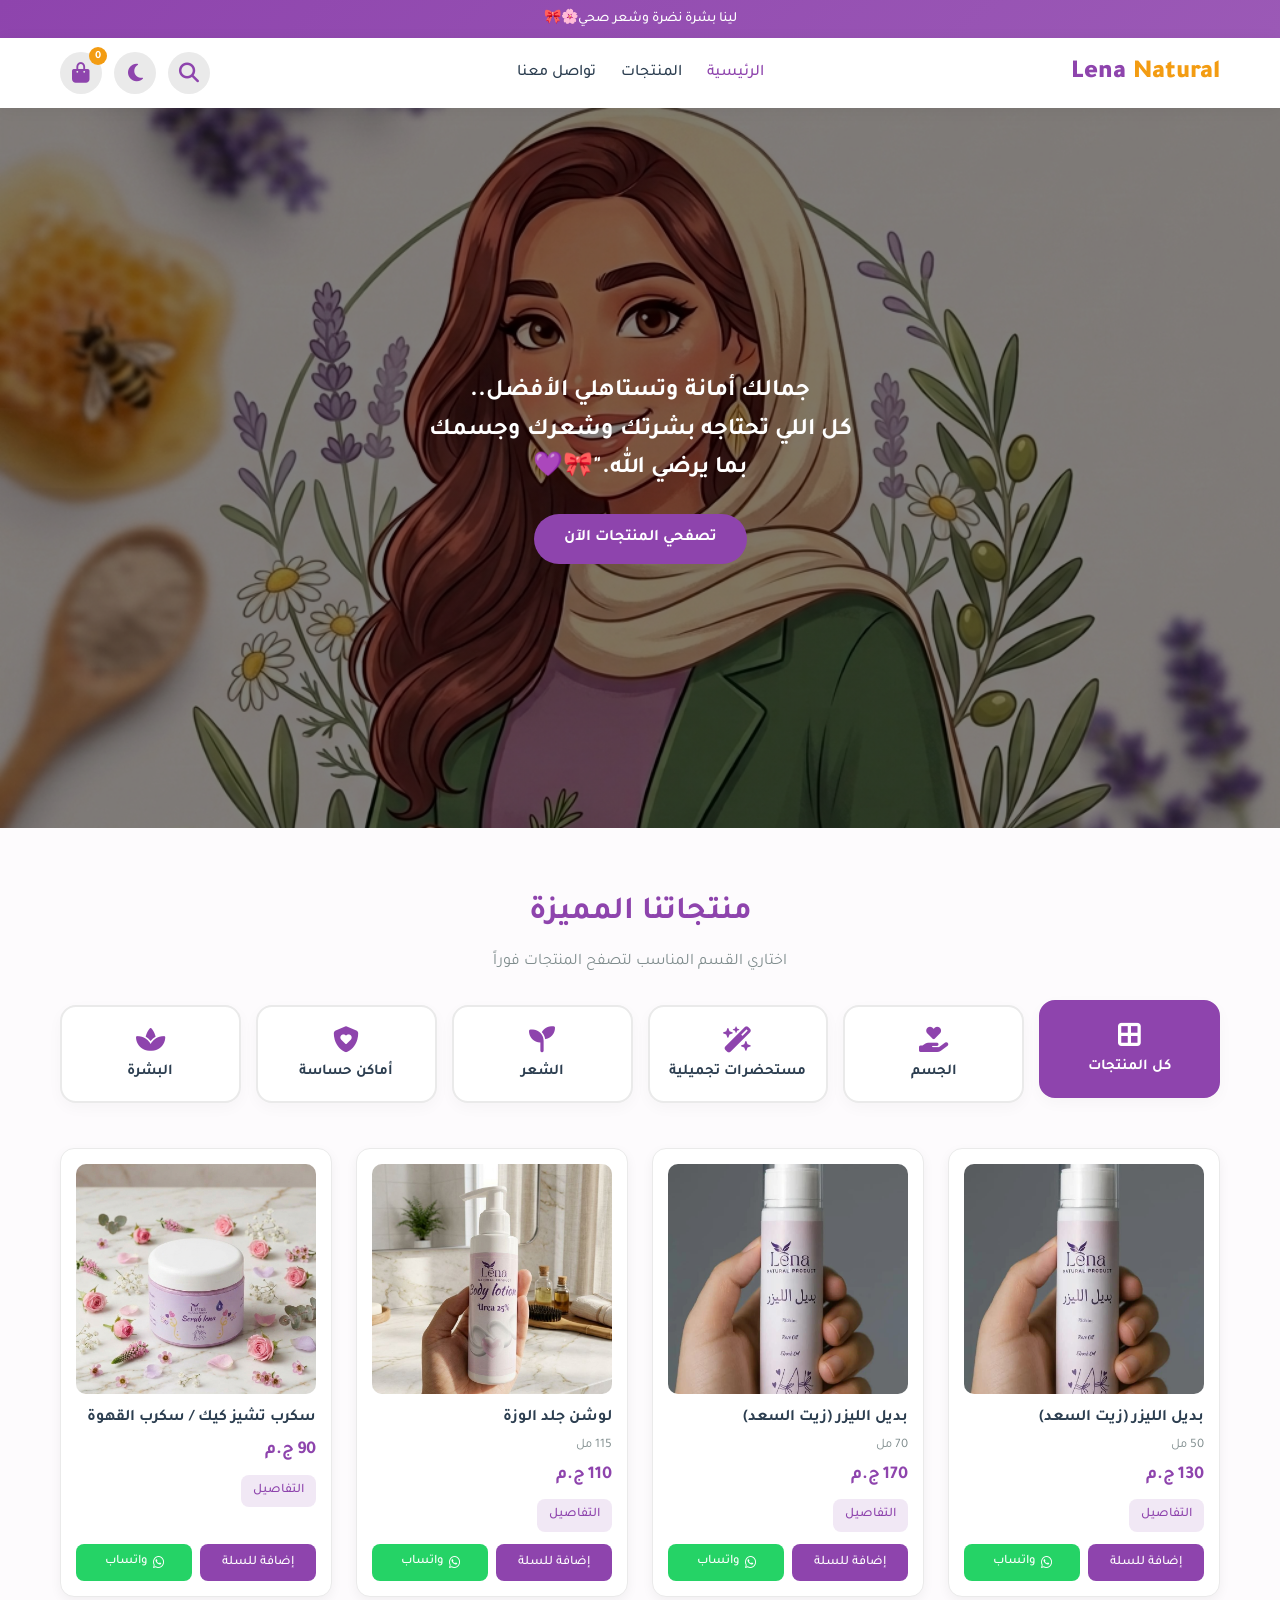
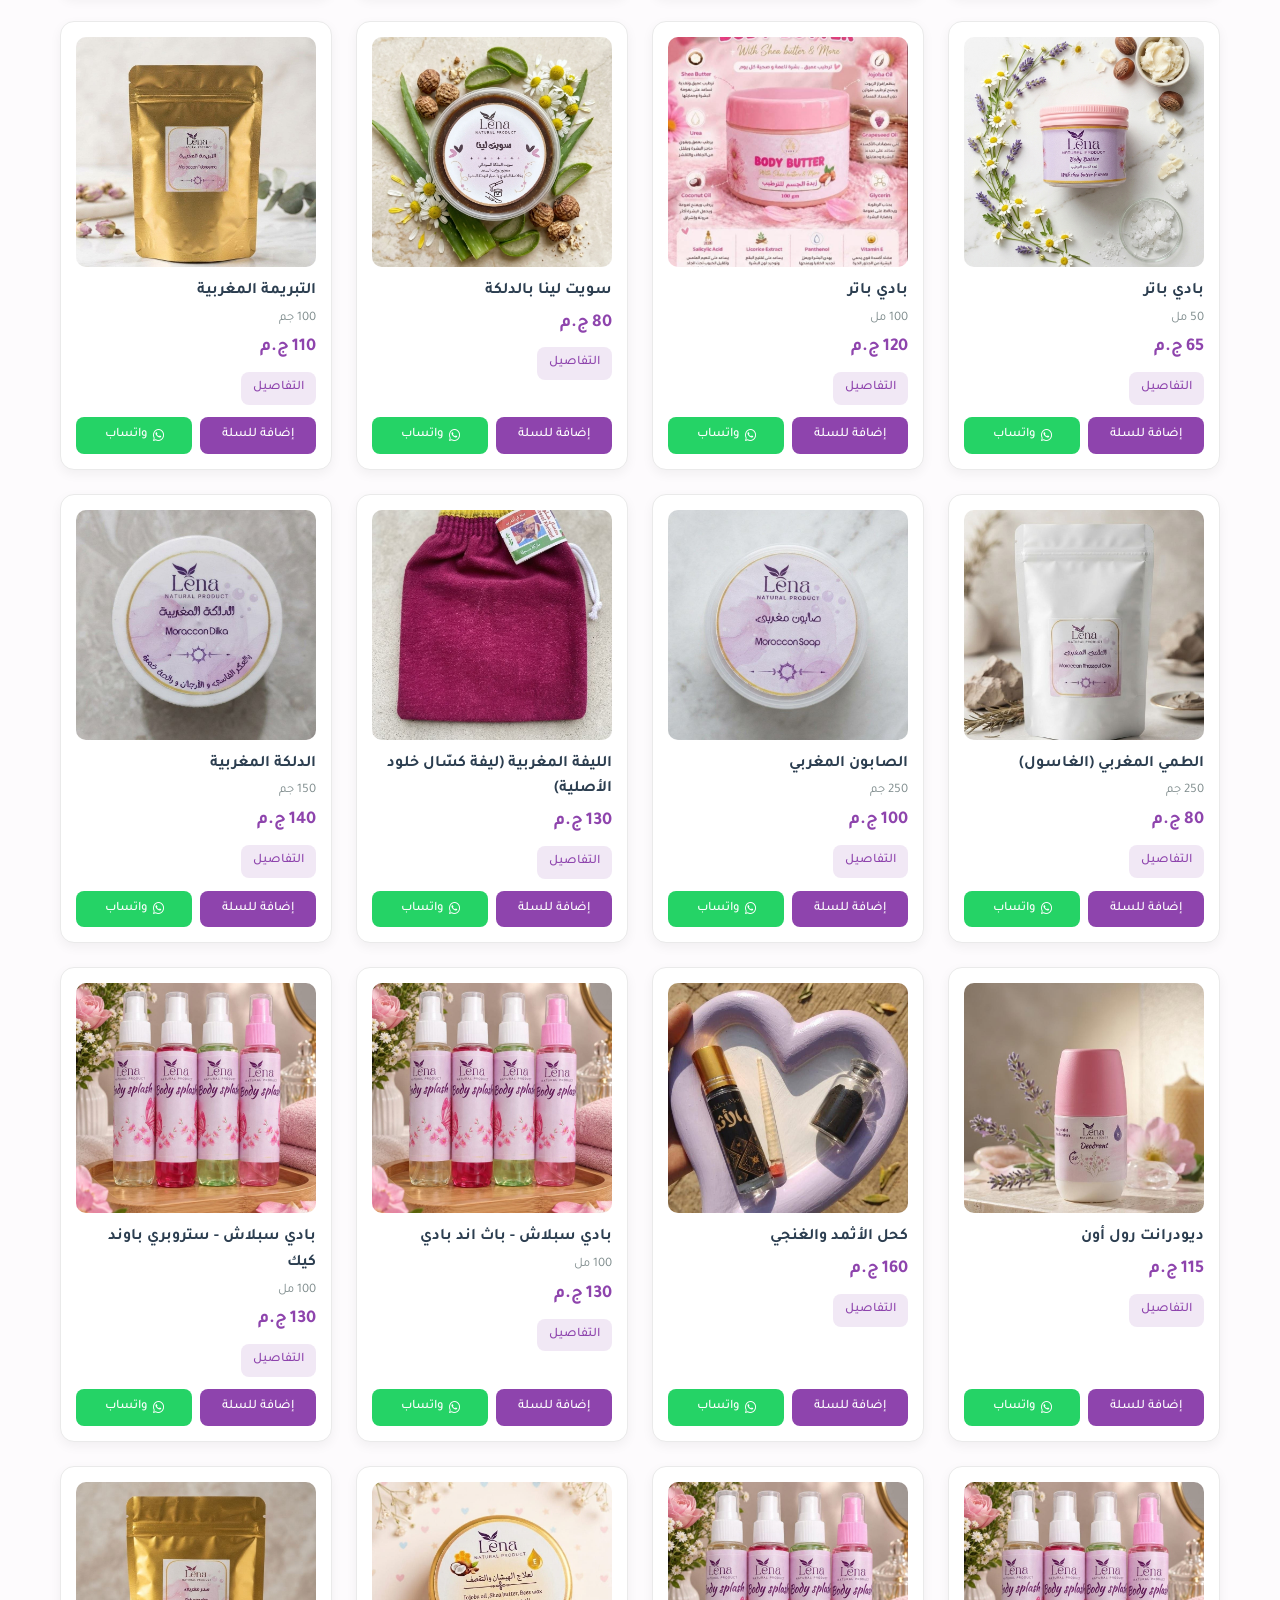
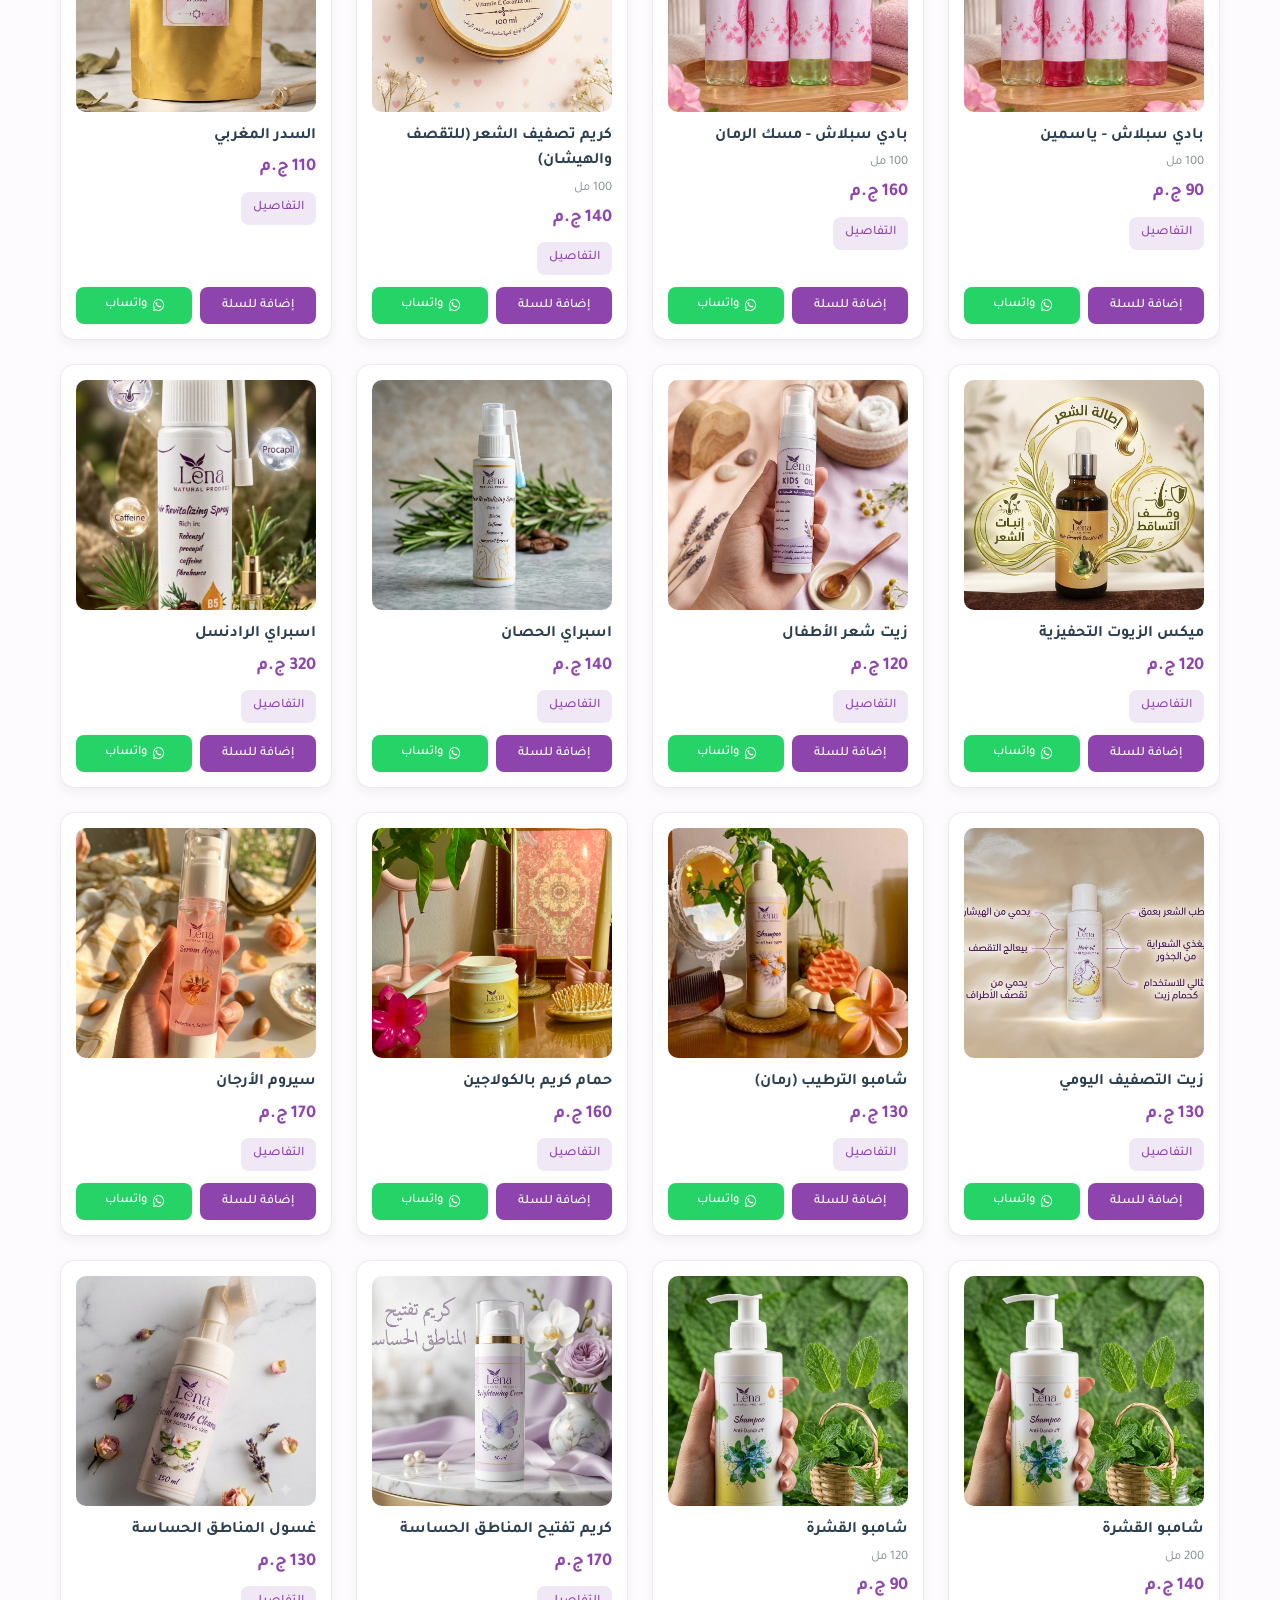
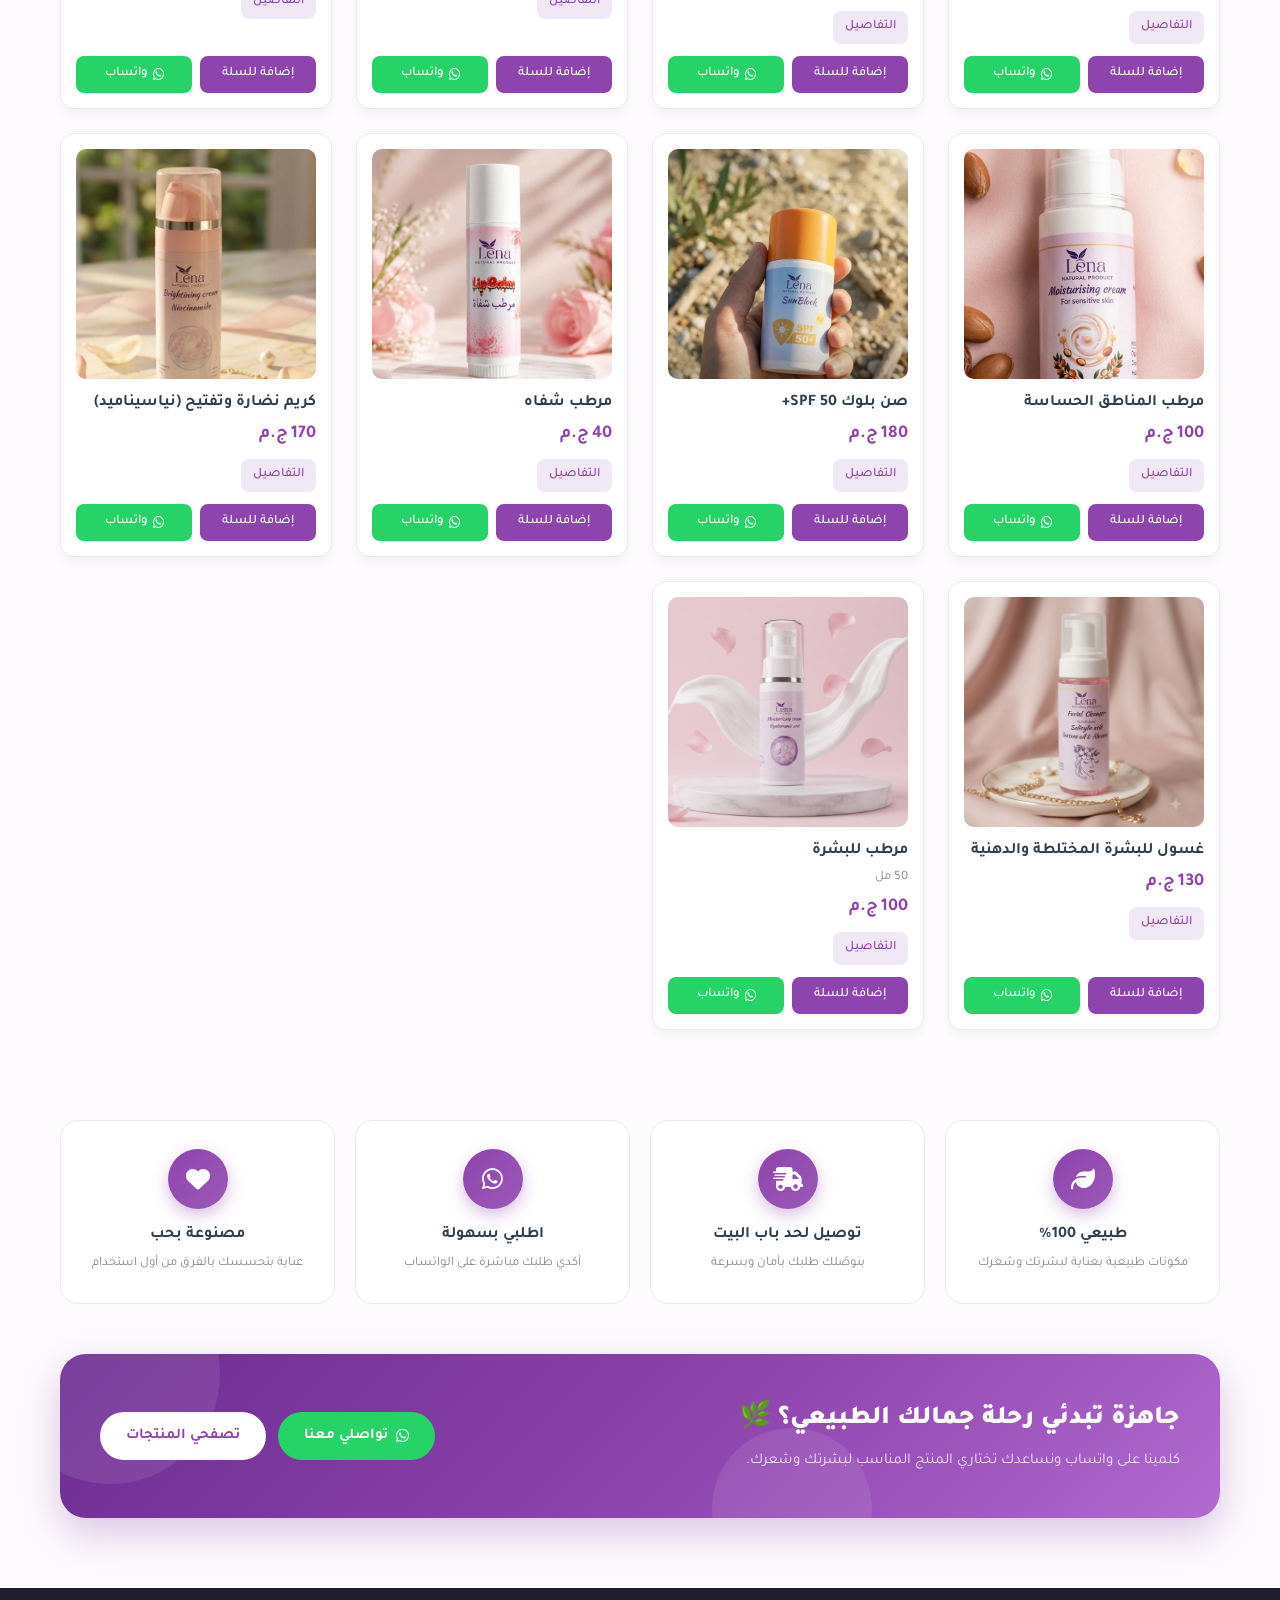
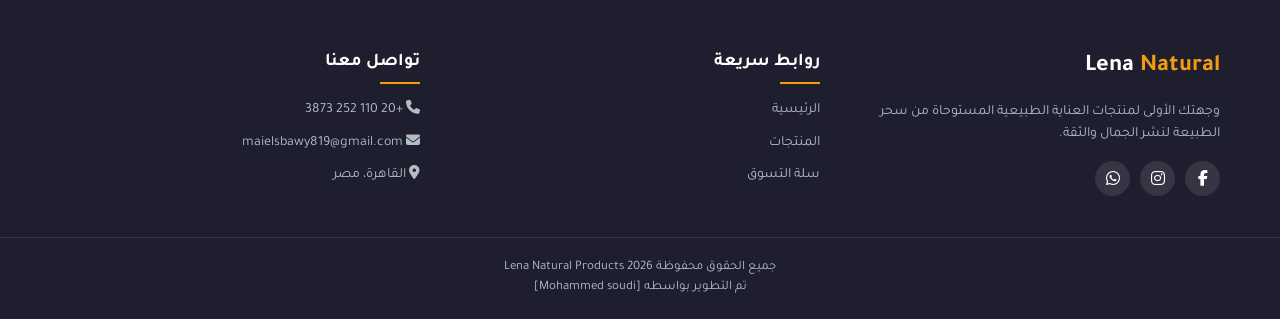
==== commit 0dbeb1b3: "Add files via upload" ====
--- a/index.html
+++ b/index.html
@@ -4,9 +4,10 @@
     <meta charset="UTF-8">
     <meta name="viewport" content="width=device-width, initial-scale=1.0">
     <!-- أساسيات -->
-<meta name="description" content="Lēna Natural: منتجات عناية طبيعية 100% للبشرة والشعر والجسم، مصنوعة بحب وتوصيل لباب البيت في مصر.">
+<meta name="description" content="Lena Natural: منتجات عناية طبيعية 100% للبشرة والشعر والجسم، مصنوعة بحب وتوصيل لباب البيت في مصر.">
 <meta name="keywords" content="منتجات طبيعية, عناية بالبشرة, عناية بالشعر, زبدة الجسم, لوشن جلد الوزة, الصابون المغربي, Lena Natural">
 <meta name="author" content="Lēna Natural">
+
 <meta name="robots" content="index, follow">
 <meta name="theme-color" content="#8e44ad">
 <link rel="canonical" href="https://dr-mai-ahmed.github.io/Lena-Natural-Products/index.html">
@@ -35,7 +36,7 @@
 </head>
 <body>
 
-    <div class="announcement-bar"><p>لينا لبشرة نضرة وشعر صحي</p></div>
+    <div class="announcement-bar"><p>لينا بشرة نضرة وشعر صحي🌸🎀</p></div>
 
     <header class="main-header">
         <div class="container header-container">
@@ -62,8 +63,9 @@
 
     <section class="hero-section">
         <div class="hero-content">
-            <h1>اكتشفي سر الجمال الطبيعي مع <span>Lena</span></h1>
-            <p>منتجات عناية طبيعية 100% مصنوعة بحب لبشرتك وشعرك لتبقي دائماً متألقة.</p>
+         
+           <h2>جمالك أمانة وتستاهلي الأفضل..<br> كل اللي تحتاجه بشرتك وشعرك وجسمك<br> بما يرضي الله."🎀💜</h2>
+           <br> 
             <a href="#products" class="btn btn-primary">تصفحي المنتجات الآن</a>
         </div>
     </section>
@@ -111,14 +113,15 @@
                 </div>
             </div>
             <div class="product-card" data-id="3" data-category="body">
-                <a href="product.html?id=3" class="product-img"><img src="images/Body-products/img(1).jpeg" alt="لوشن جلد الوزة" loading="lazy"></a>
+                <a href="product.html?id=3" class="product-img"><img src="images/Body-products/img(1).jpeg" alt="لوشن جلد الوزة (115 مل)" loading="lazy"></a>
                 <div class="product-info">
                     <h3>لوشن جلد الوزة</h3>
+                    <p class="product-size">115 مل</p>
                     <span class="price">110 ج.م</span>
                     <a href="product.html?id=3" class="btn-details">التفاصيل</a>
                     <div class="card-actions">
                         <button type="button" class="btn-add" data-add="3">إضافة للسلة</button>
-                        <a href="https://wa.me/201102523873?text=%D8%B9%D8%A7%D9%8A%D8%B2%20%D8%A7%D8%B7%D9%84%D8%A8%3A%20%D9%84%D9%88%D8%B4%D9%86%20%D8%AC%D9%84%D8%AF%20%D8%A7%D9%84%D9%88%D8%B2%D8%A9%20-%20110%20%D8%AC.%D9%85" target="_blank" rel="noopener" class="btn-whatsapp"><i class="fa-brands fa-whatsapp"></i> واتساب</a>
+                        <a href="https://wa.me/201102523873?text=%D8%B9%D8%A7%D9%8A%D8%B2%20%D8%A7%D8%B7%D9%84%D8%A8%3A%20%D9%84%D9%88%D8%B4%D9%86%20%D8%AC%D9%84%D8%AF%20%D8%A7%D9%84%D9%88%D8%B2%D8%A9%20%28115%20%D9%85%D9%84%29%20-%20110%20%D8%AC.%D9%85" target="_blank" rel="noopener" class="btn-whatsapp"><i class="fa-brands fa-whatsapp"></i> واتساب</a>
                     </div>
                 </div>
             </div>
@@ -135,7 +138,7 @@
                 </div>
             </div>
             <div class="product-card" data-id="5" data-category="body">
-                <a href="product.html?id=5" class="product-img"><img src="images/Body-products/img(4).jpeg" alt="بادي باتر (50 مل)" loading="lazy"></a>
+                <a href="product.html?id=5" class="product-img"><img src="images/Body-products/img(40).jpeg" alt="بادي باتر (50 مل)" loading="lazy"></a>
                 <div class="product-info">
                     <h3>بادي باتر</h3>
                 <p class="product-size">50 مل</p>
@@ -266,6 +269,7 @@
                 <a href="product.html?id=14" class="product-img"><img src="images/Cosmetic-products/img(13).jpeg" alt="بادي سبلاش - باث اند بادي" loading="lazy"></a>
                 <div class="product-info">
                     <h3>بادي سبلاش - باث اند بادي</h3>
+                     <p class="product-size">100 مل</p>
                     <span class="price">130 ج.م</span>
                     <a href="product.html?id=14" class="btn-details">التفاصيل</a>
                     <div class="card-actions">
@@ -278,6 +282,7 @@
                 <a href="product.html?id=36" class="product-img"><img src="images/Cosmetic-products/img(13).jpeg" alt="بادي سبلاش - ستروبري باوند كيك" loading="lazy"></a>
                 <div class="product-info">
                     <h3>بادي سبلاش - ستروبري باوند كيك</h3>
+                                         <p class="product-size">100 مل</p>
                     <span class="price">130 ج.م</span>
                     <a href="product.html?id=36" class="btn-details">التفاصيل</a>
                     <div class="card-actions">
@@ -290,7 +295,9 @@
                 <a href="product.html?id=37" class="product-img"><img src="images/Cosmetic-products/img(13).jpeg" alt="بادي سبلاش - ياسمين" loading="lazy"></a>
                 <div class="product-info">
                     <h3>بادي سبلاش - ياسمين</h3>
+                    <p class="product-size">100 مل</p>
                     <span class="price">90 ج.م</span>
+                                         
                     <a href="product.html?id=37" class="btn-details">التفاصيل</a>
                     <div class="card-actions">
                         <button type="button" class="btn-add" data-add="37">إضافة للسلة</button>
@@ -302,6 +309,7 @@
                 <a href="product.html?id=38" class="product-img"><img src="images/Cosmetic-products/img(13).jpeg" alt="بادي سبلاش - مسك الرمان" loading="lazy"></a>
                 <div class="product-info">
                     <h3>بادي سبلاش - مسك الرمان</h3>
+                    <p class="product-size">100 مل</p>
                     <span class="price">160 ج.م</span>
                     <a href="product.html?id=38" class="btn-details">التفاصيل</a>
                     <div class="card-actions">
@@ -338,7 +346,7 @@
                 </div>
             </div>
             <div class="product-card" data-id="18" data-category="hair">
-                <a href="product.html?id=18" class="product-img"><img src="images/Hair-products/img(15).jpeg" alt="ميكس الزيوت التحفيزية" loading="lazy"></a>
+                <a href="product.html?id=18" class="product-img"><img src="images/Hair-products/img(19).jpeg" alt="ميكس الزيوت التحفيزية" loading="lazy"></a>
                 <div class="product-info">
                     <h3>ميكس الزيوت التحفيزية</h3>
                     <span class="price">120 ج.م</span>
@@ -362,11 +370,11 @@
                 </div>
             </div>
             <div class="product-card" data-id="20" data-category="hair">
-                <a href="product.html?id=20" class="product-img"><img src="images/Hair-products/img(17).jpeg" alt="اسبراي الحصان" loading="lazy"></a>
+                <a href="product.html?id=20" class="product-img"><img src="images/Hair-products/img(18).jpeg" alt="اسبراي الحصان" loading="lazy"></a>
                 <div class="product-info">
                     <h3>اسبراي الحصان</h3>
                     <span class="price">140 ج.م</span>
-                    <a href="product.html?id=20" class="btn-details">التفاصيل</a>
+                    <a href="product.html?id=21" class="btn-details">التفاصيل</a>
                     <div class="card-actions">
                         <button type="button" class="btn-add" data-add="20">إضافة للسلة</button>
                         <a href="https://wa.me/201102523873?text=%D8%B9%D8%A7%D9%8A%D8%B2%20%D8%A7%D8%B7%D9%84%D8%A8%3A%20%D8%A7%D8%B3%D8%A8%D8%B1%D8%A7%D9%8A%20%D8%A7%D9%84%D8%AD%D8%B5%D8%A7%D9%86%20-%20140%20%D8%AC.%D9%85" target="_blank" rel="noopener" class="btn-whatsapp"><i class="fa-brands fa-whatsapp"></i> واتساب</a>
@@ -374,7 +382,7 @@
                 </div>
             </div>
             <div class="product-card" data-id="21" data-category="hair">
-                <a href="product.html?id=21" class="product-img"><img src="images/Hair-products/img(18).jpeg" alt="اسبراي الرادنسل" loading="lazy"></a>
+                <a href="product.html?id=21" class="product-img"><img src="images/Hair-products/img(17).jpeg" alt="اسبراي الرادنسل" loading="lazy"></a>
                 <div class="product-info">
                     <h3>اسبراي الرادنسل</h3>
                     <span class="price">320 ج.م</span>
@@ -386,7 +394,7 @@
                 </div>
             </div>
             <div class="product-card" data-id="22" data-category="hair">
-                <a href="product.html?id=22" class="product-img"><img src="images/Hair-products/img(19).jpeg" alt="زيت التصفيف اليومي" loading="lazy"></a>
+                <a href="product.html?id=22" class="product-img"><img src="images/Hair-products/img(15).jpeg" alt="زيت التصفيف اليومي" loading="lazy"></a>
                 <div class="product-info">
                     <h3>زيت التصفيف اليومي</h3>
                     <span class="price">130 ج.م</span>
@@ -425,11 +433,11 @@
                 <a href="product.html?id=25" class="product-img"><img src="images/Hair-products/img(22).jpeg" alt="سيروم الأرجان" loading="lazy"></a>
                 <div class="product-info">
                     <h3>سيروم الأرجان</h3>
-                    <span class="price">150 ج.م</span>
+                    <span class="price">170 ج.م</span>
                     <a href="product.html?id=25" class="btn-details">التفاصيل</a>
                     <div class="card-actions">
                         <button type="button" class="btn-add" data-add="25">إضافة للسلة</button>
-                        <a href="https://wa.me/201102523873?text=%D8%B9%D8%A7%D9%8A%D8%B2%20%D8%A7%D8%B7%D9%84%D8%A8%3A%20%D8%B3%D9%8A%D8%B1%D9%88%D9%85%20%D8%A7%D9%84%D8%A3%D8%B1%D8%AC%D8%A7%D9%86%20-%20150%20%D8%AC.%D9%85" target="_blank" rel="noopener" class="btn-whatsapp"><i class="fa-brands fa-whatsapp"></i> واتساب</a>
+                        <a href="https://wa.me/201102523873?text=%D8%B9%D8%A7%D9%8A%D8%B2%20%D8%A7%D8%B7%D9%84%D8%A8%3A%20%D8%B3%D9%8A%D8%B1%D9%88%D9%85%20%D8%A7%D9%84%D8%A3%D8%B1%D8%AC%D8%A7%D9%86%20-%20170%20%D8%AC.%D9%85" target="_blank" rel="noopener" class="btn-whatsapp"><i class="fa-brands fa-whatsapp"></i> واتساب</a>
                     </div>
                 </div>
             </div>
@@ -474,7 +482,7 @@
                 </div>
             </div>
             <div class="product-card" data-id="28" data-category="sensitive">
-                <a href="product.html?id=28" class="product-img"><img src="images/Sensitive-areas/img(25).jpeg" alt="غسول المناطق الحساسة" loading="lazy"></a>
+                <a href="product.html?id=28" class="product-img"><img src="images/Sensitive-areas/img(26).jpeg" alt="غسول المناطق الحساسة" loading="lazy"></a>
                 <div class="product-info">
                     <h3>غسول المناطق الحساسة</h3>
                     <span class="price">130 ج.م</span>
@@ -486,7 +494,7 @@
                 </div>
             </div>
             <div class="product-card" data-id="29" data-category="sensitive">
-                <a href="product.html?id=29" class="product-img"><img src="images/Sensitive-areas/img(26).jpeg" alt="مرطب المناطق الحساسة" loading="lazy"></a>
+                <a href="product.html?id=29" class="product-img"><img src="images/Sensitive-areas/img(25).jpeg" alt="مرطب المناطق الحساسة" loading="lazy"></a>
                 <div class="product-info">
                     <h3>مرطب المناطق الحساسة</h3>
                     <span class="price">100 ج.م</span>
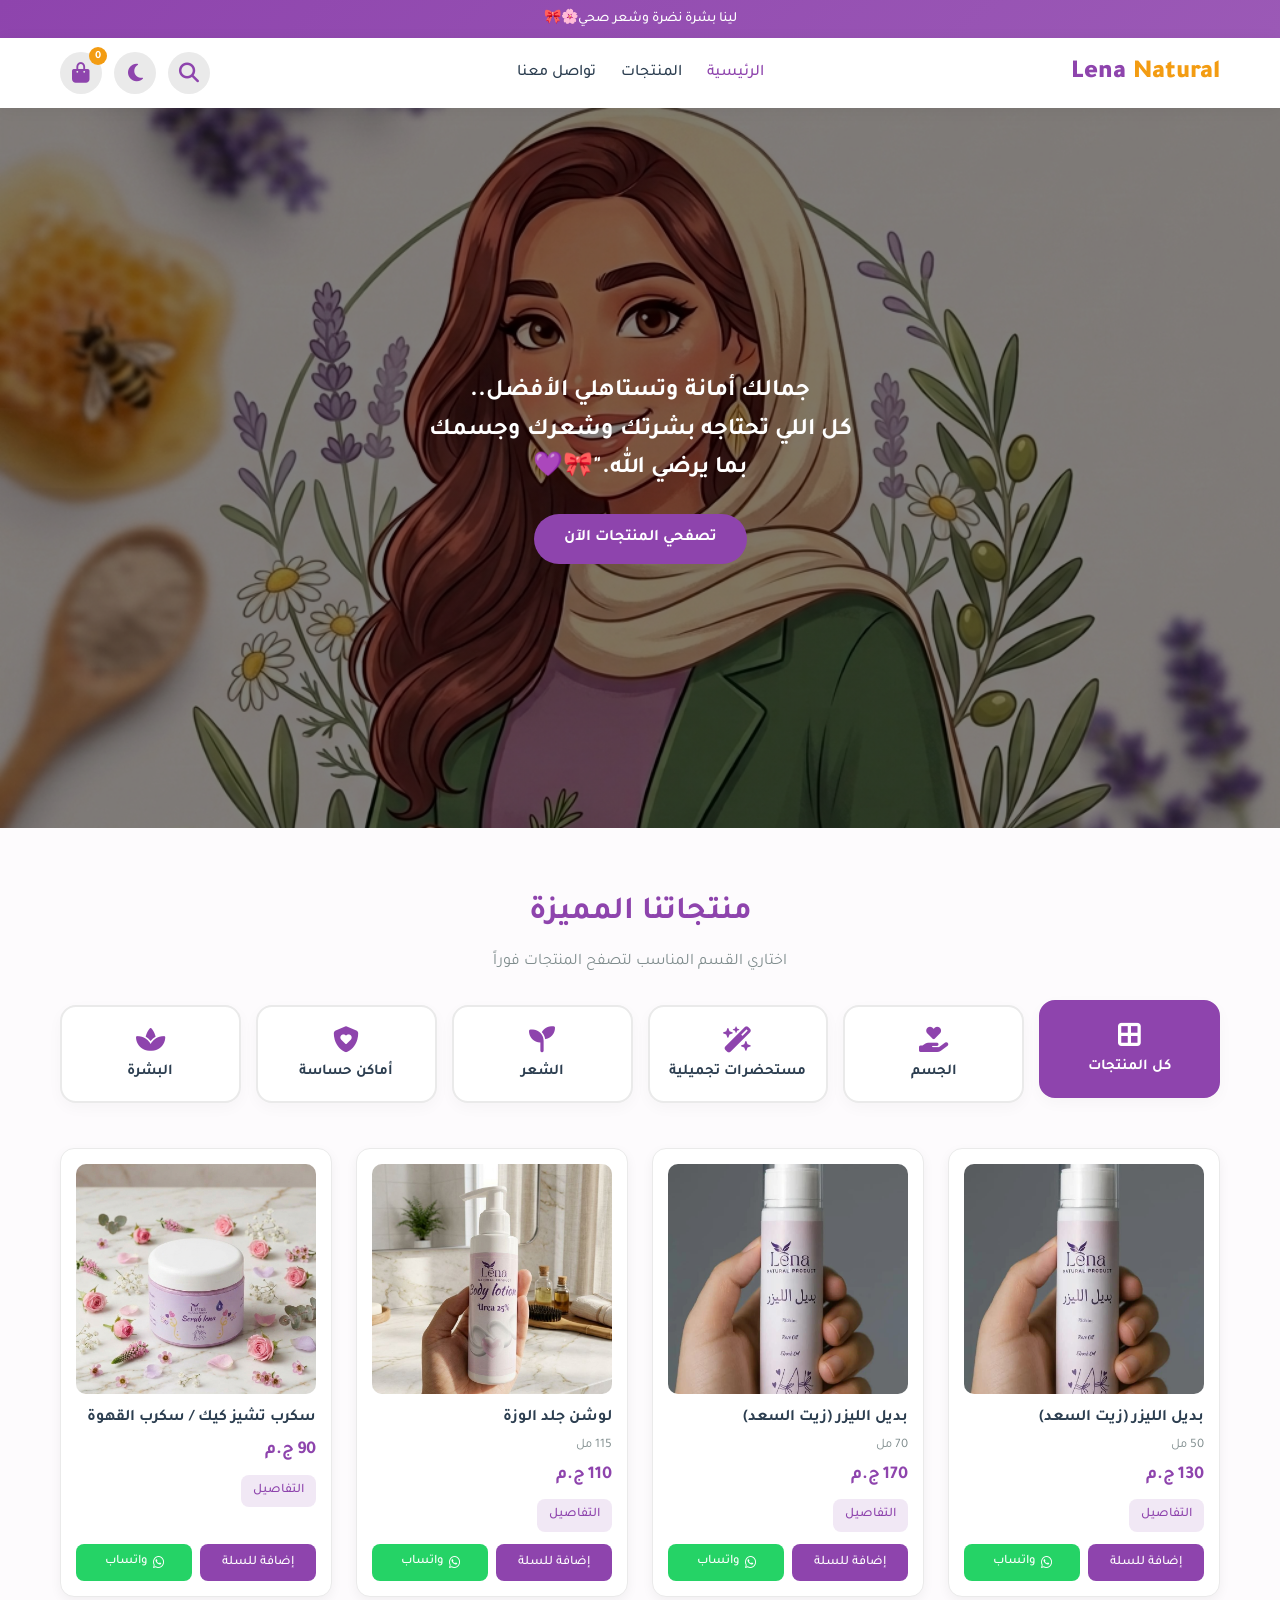
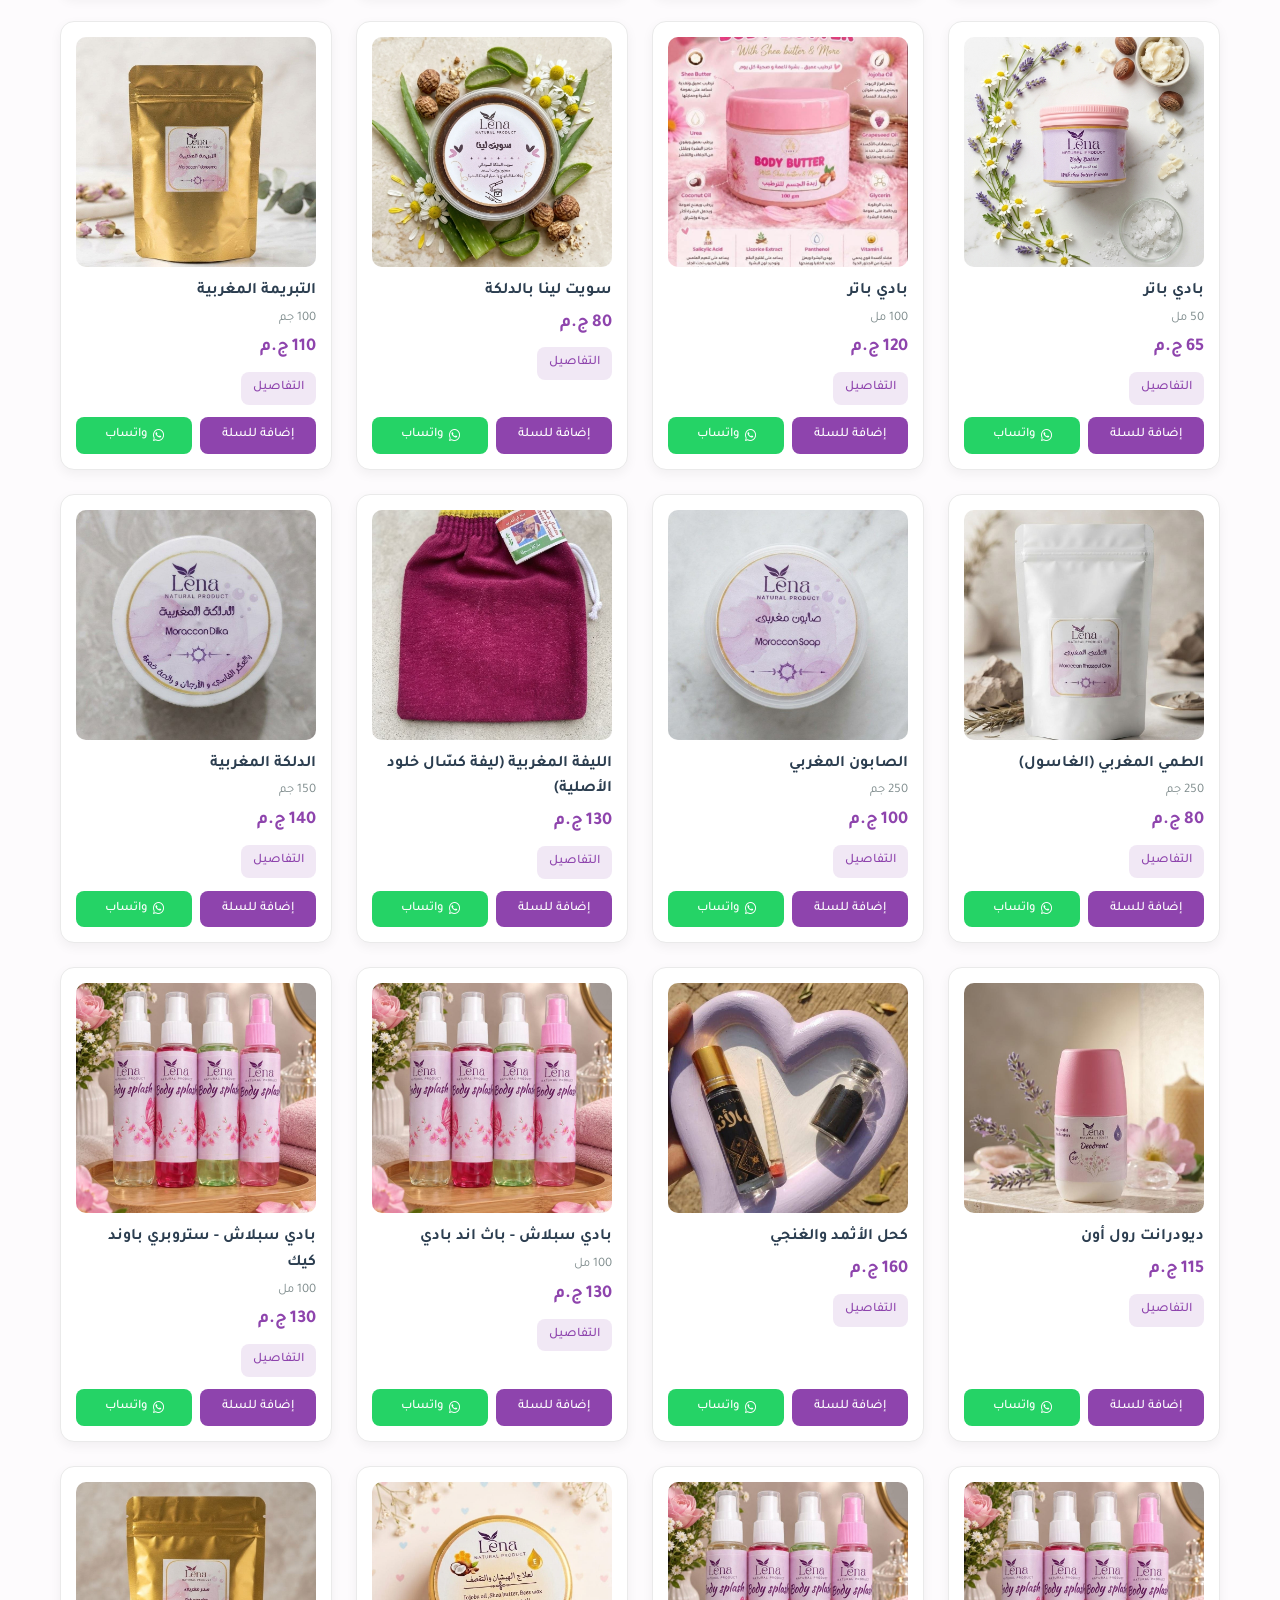
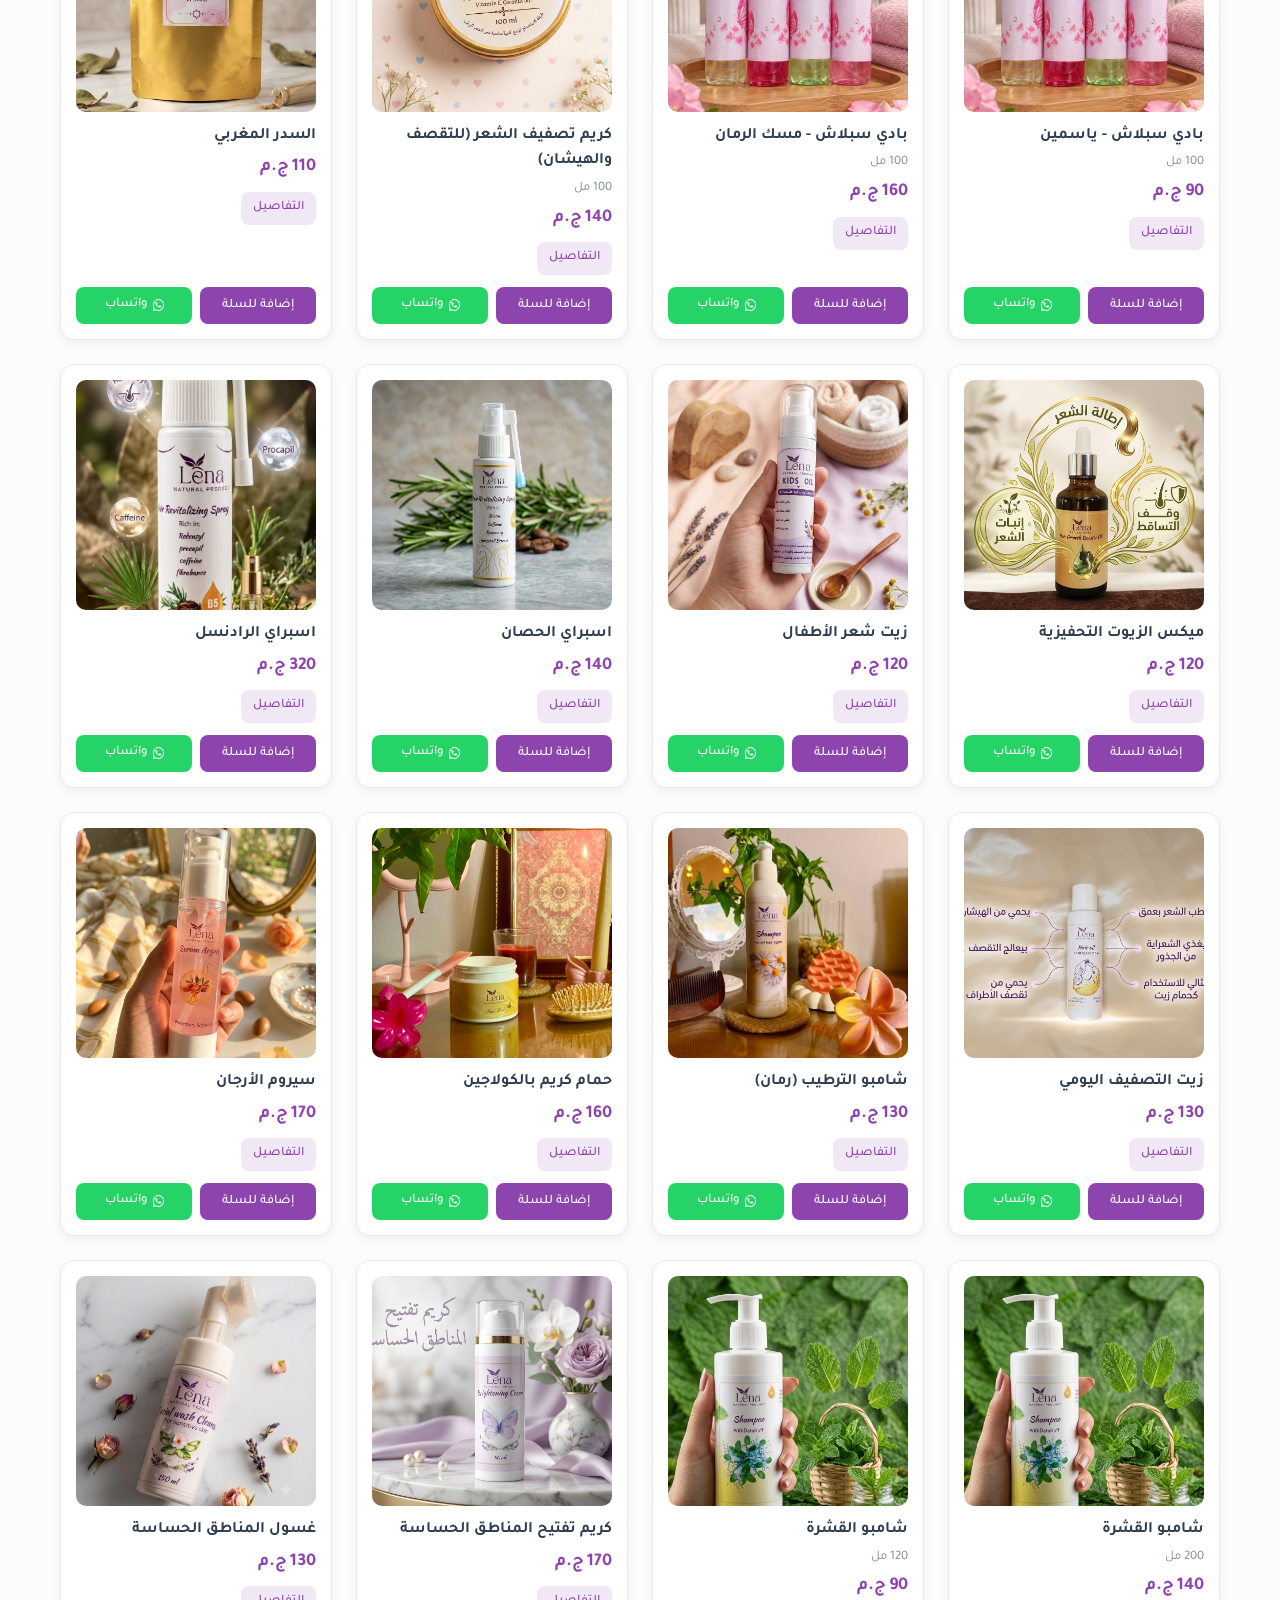
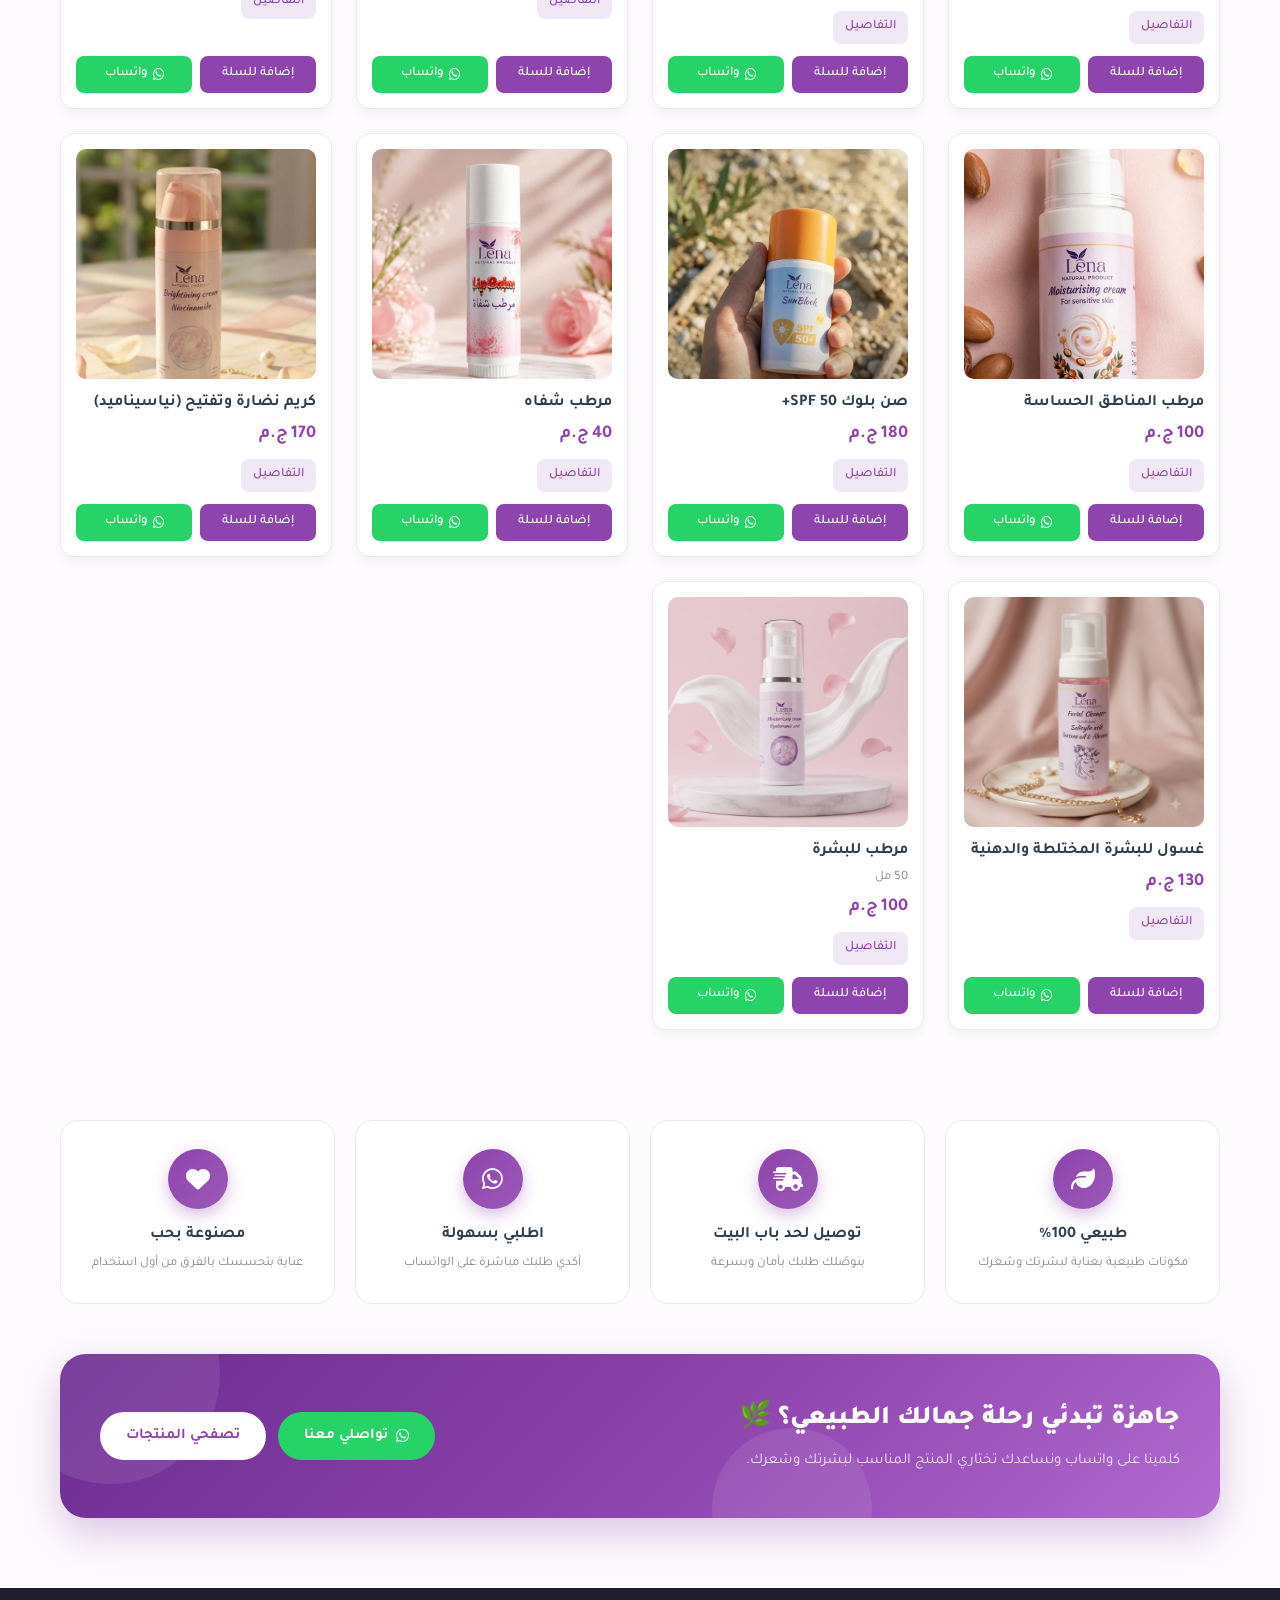
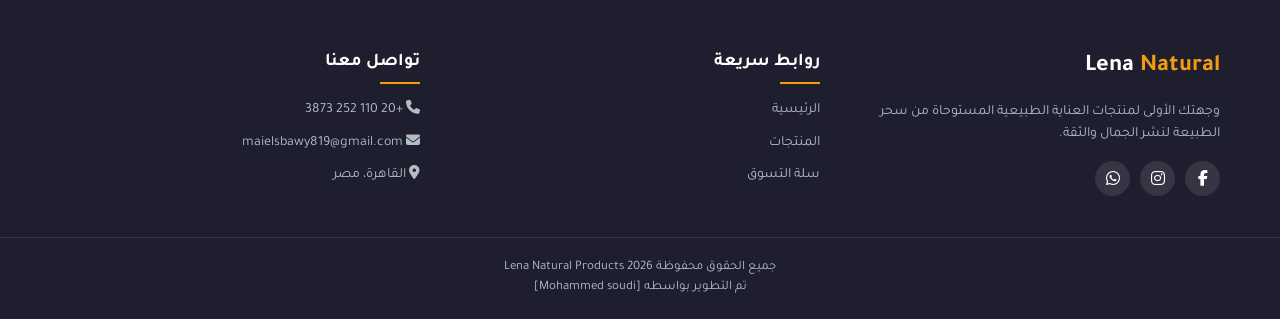
==== commit 36680bb2: "Add files via upload" ====
--- a/index.html
+++ b/index.html
@@ -32,6 +32,15 @@
     <title>Lena Natural Products | منتجات العناية الطبيعية</title>
     <link href="https://fonts.googleapis.com/css2?family=Tajawal:wght@300;400;500;700;900&display=swap" rel="stylesheet">
     <link rel="stylesheet" href="https://cdnjs.cloudflare.com/ajax/libs/font-awesome/6.4.0/css/all.min.css">
+    <!-- Google tag (gtag.js) -->
+<script async src="https://www.googletagmanager.com/gtag/js?id=G-Y1DNHRC4LC"></script>
+<script>
+  window.dataLayer = window.dataLayer || [];
+  function gtag(){dataLayer.push(arguments);}
+  gtag('js', new Date());
+
+  gtag('config', 'G-Y1DNHRC4LC');
+</script>
     <link rel="stylesheet" href="style.css">
 </head>
 <body>
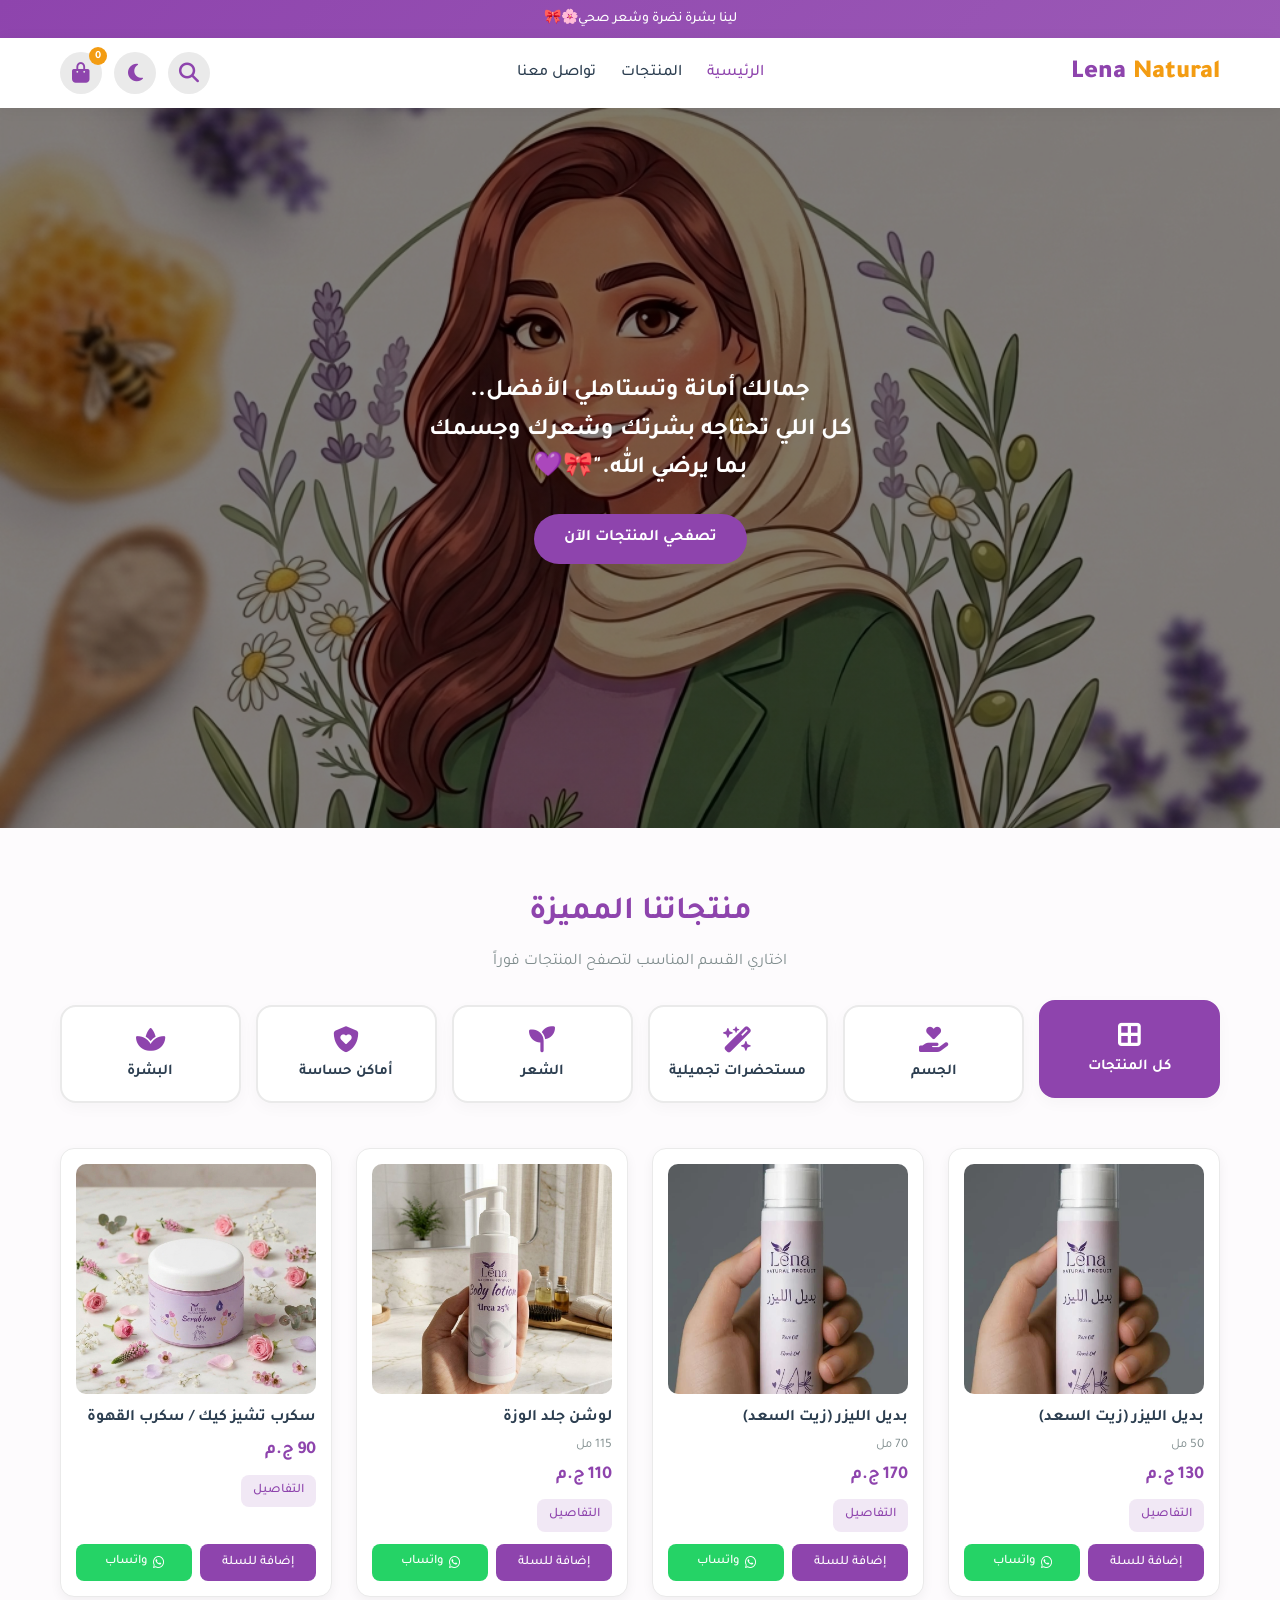
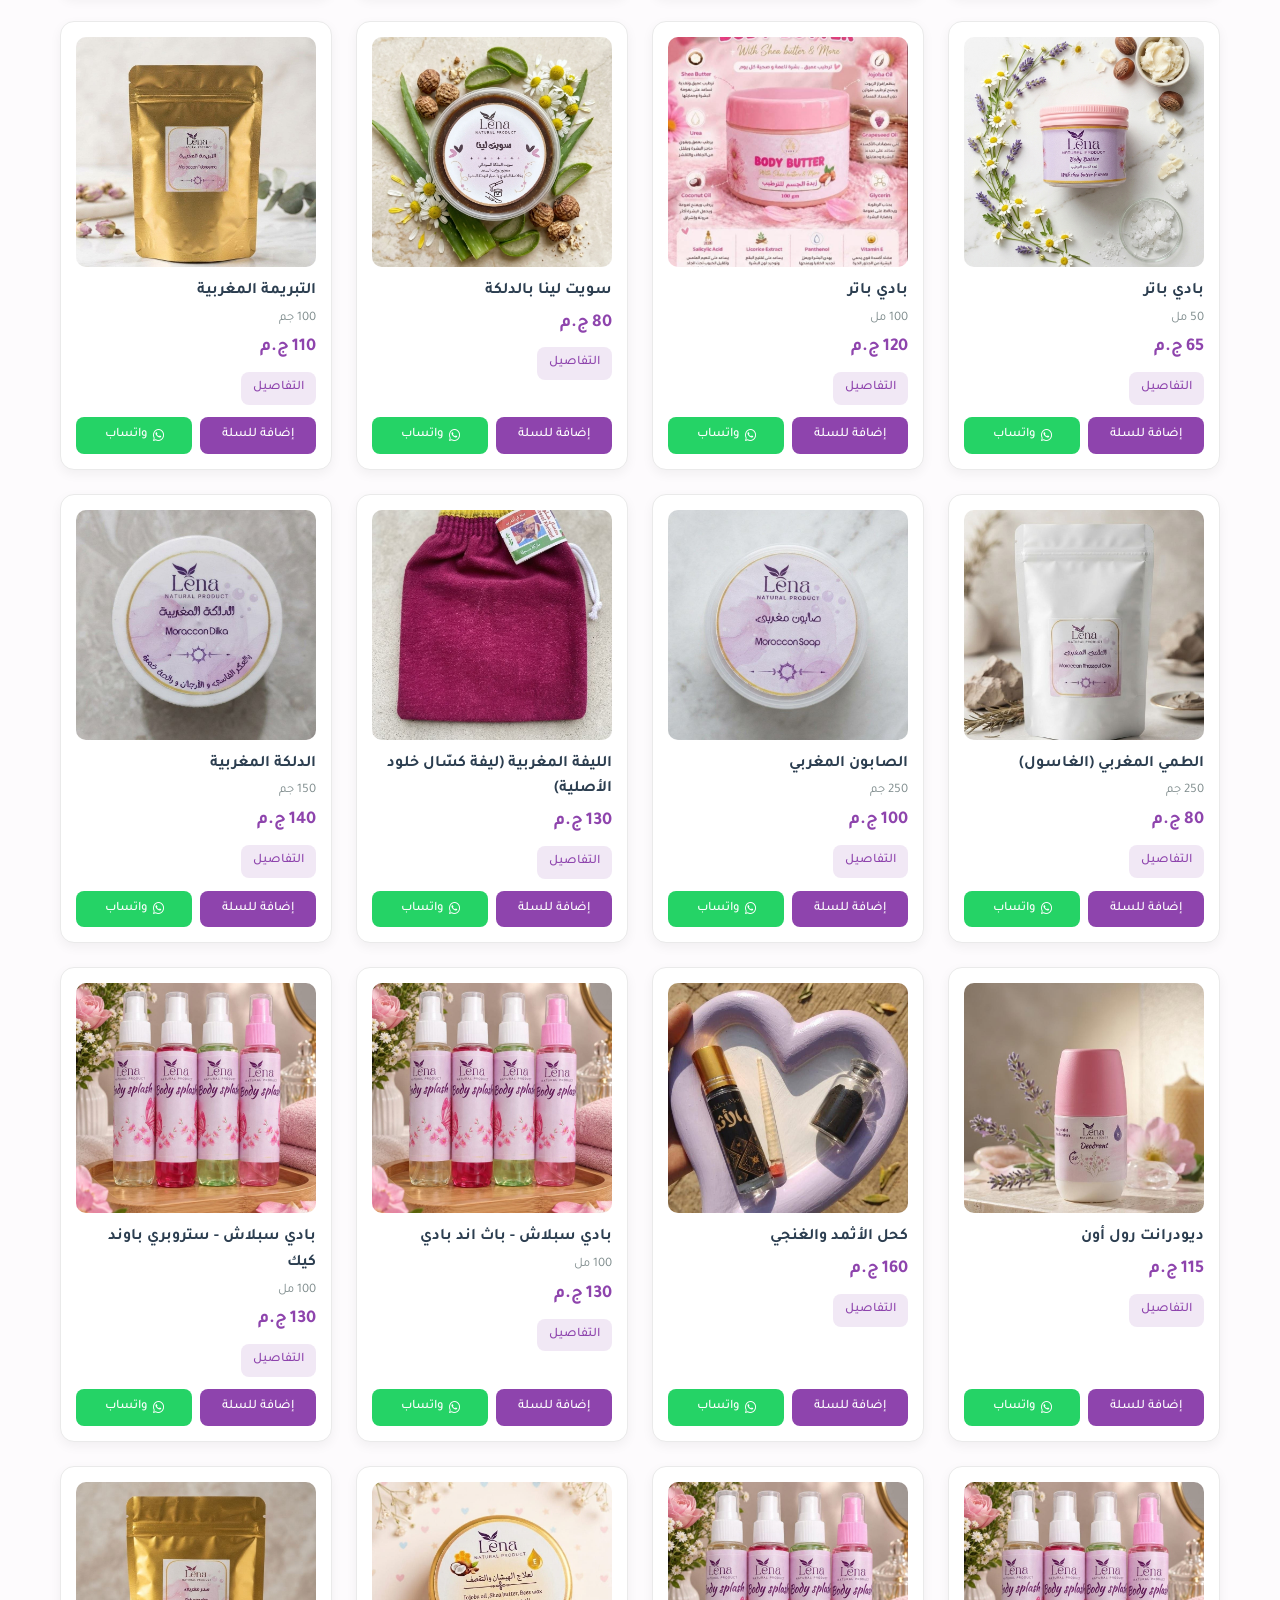
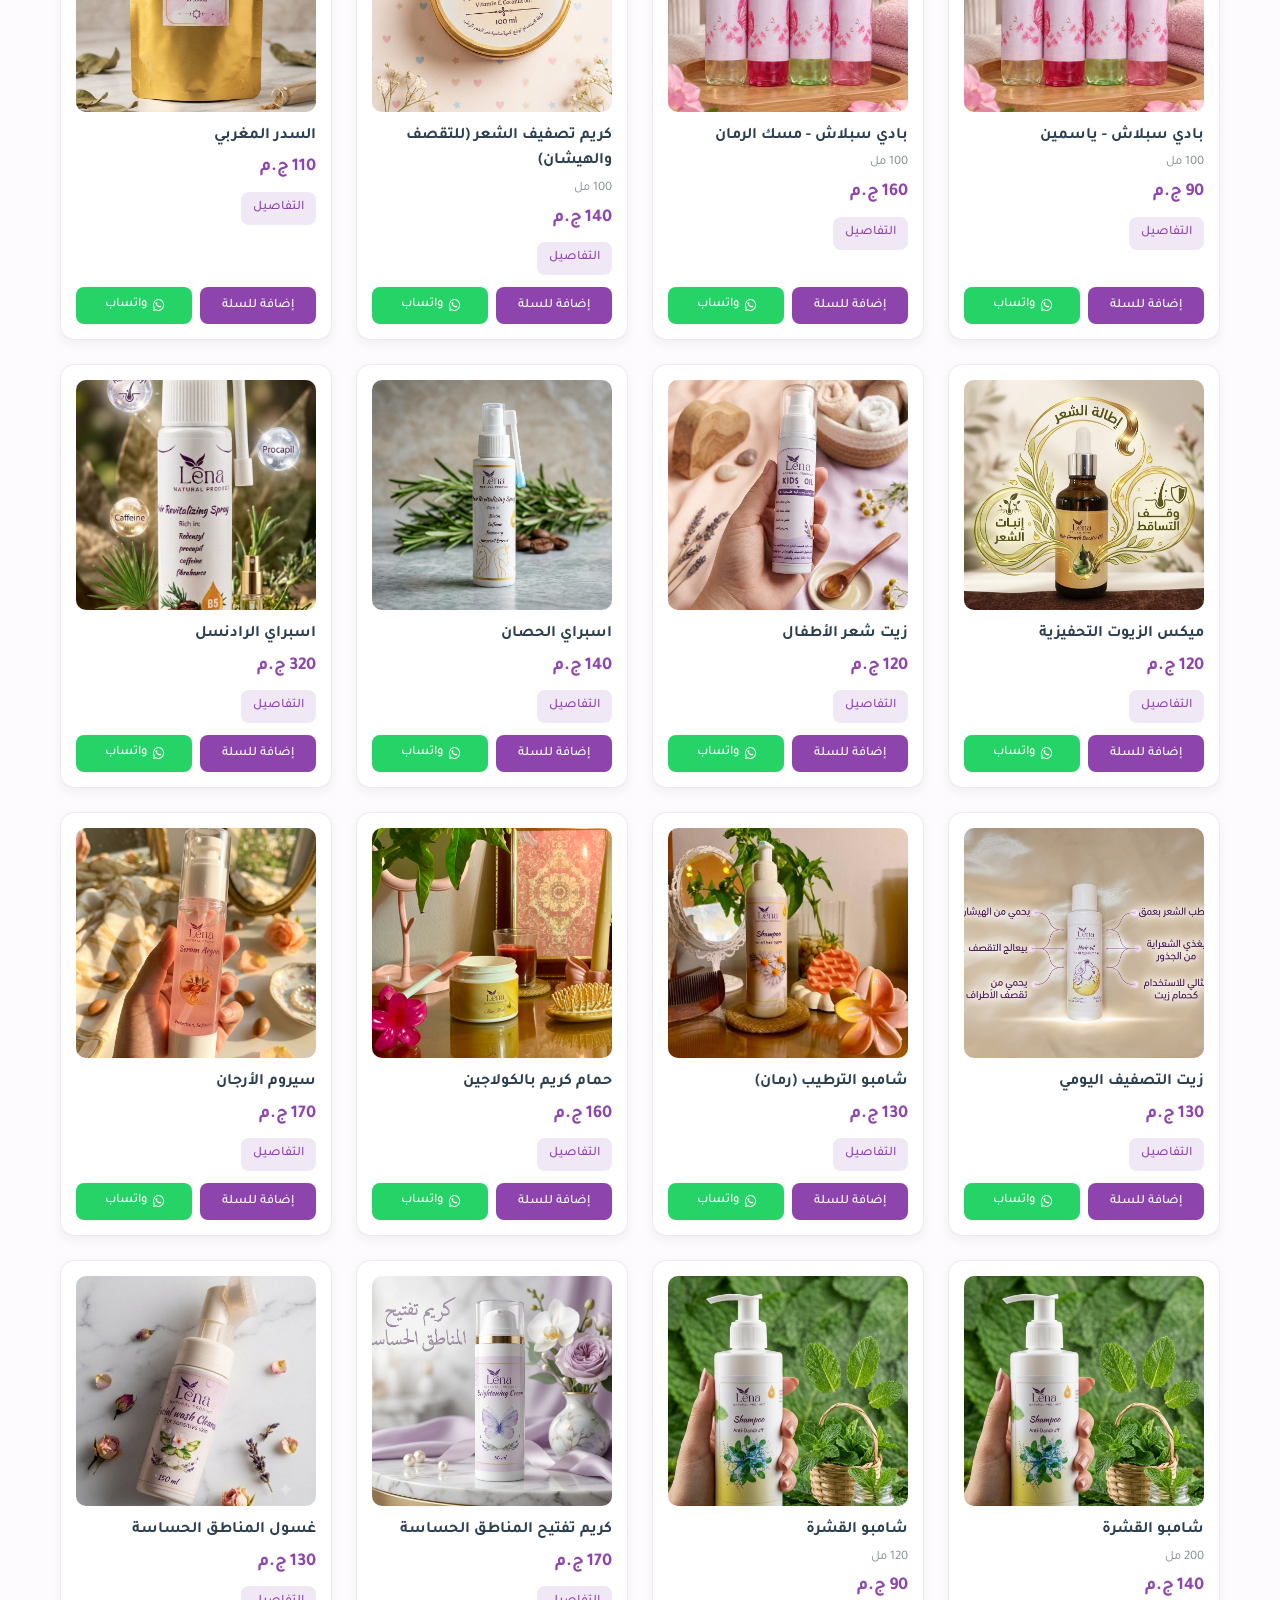
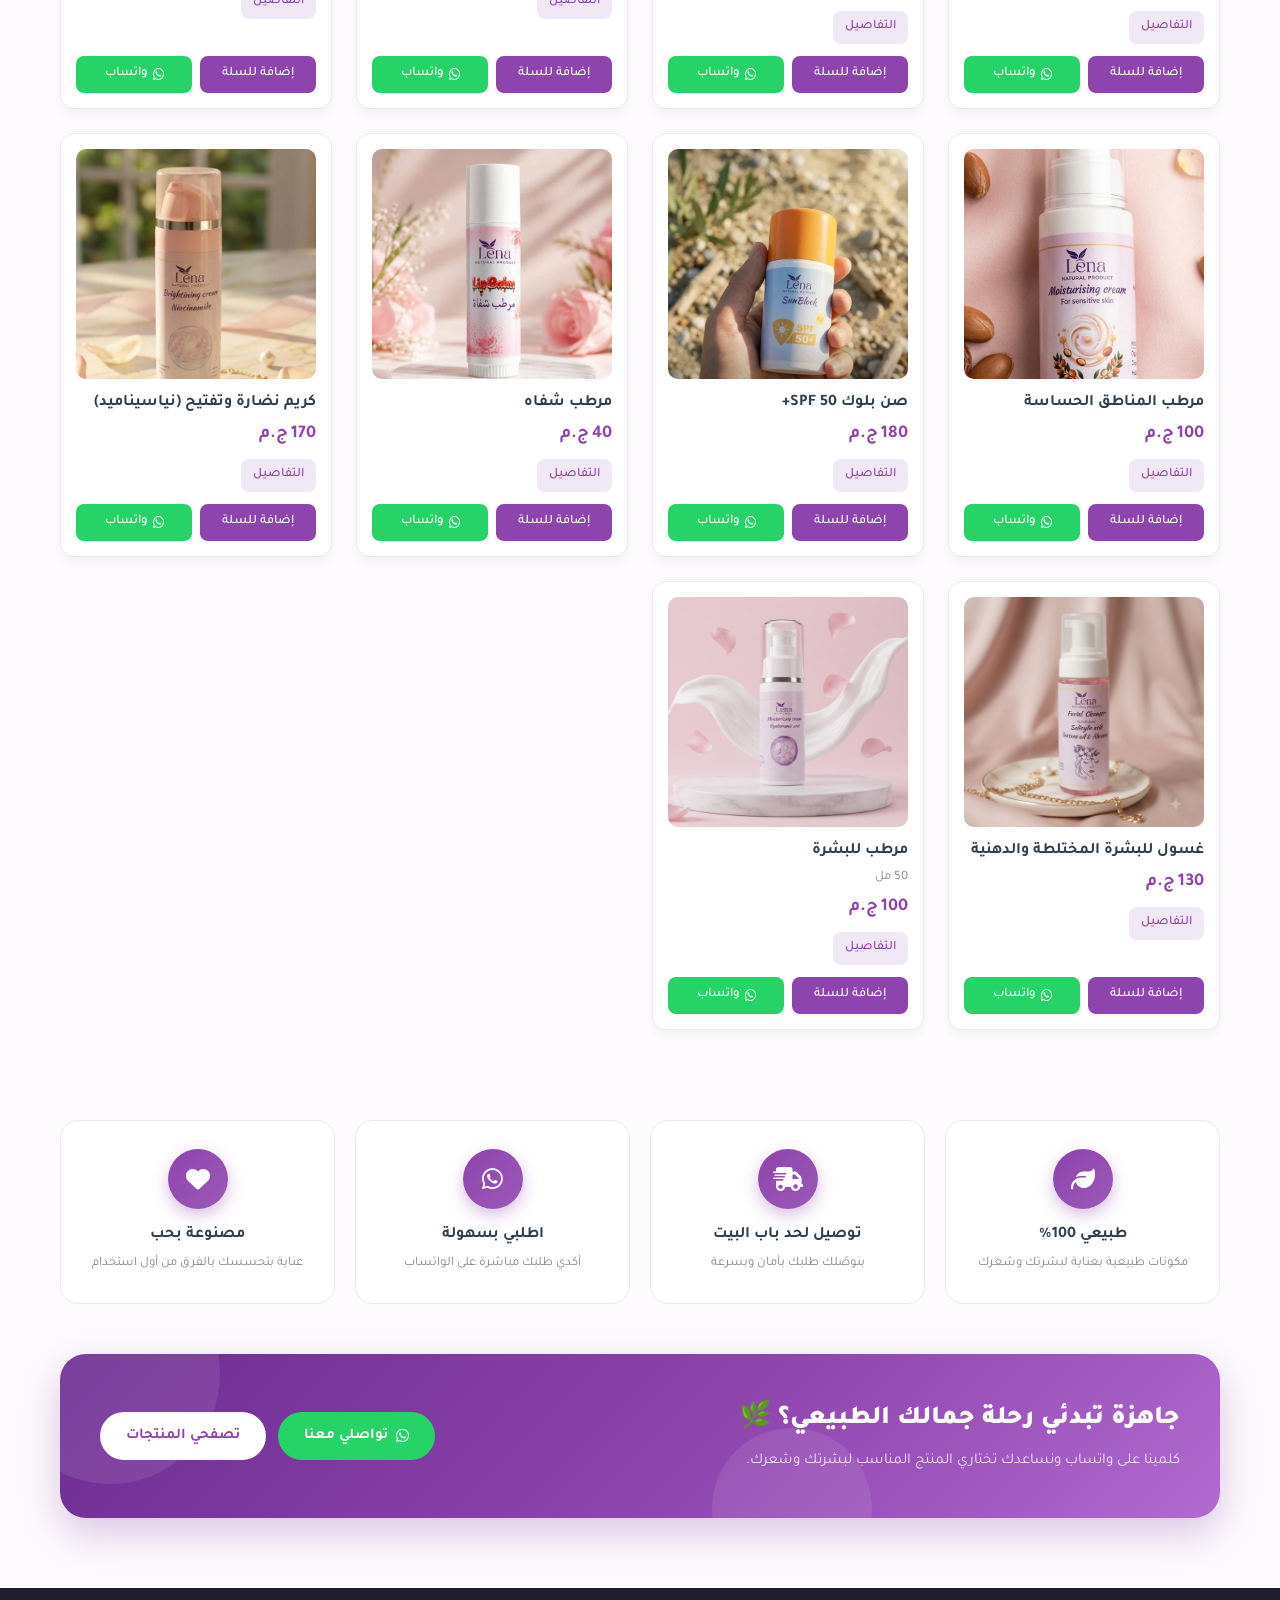
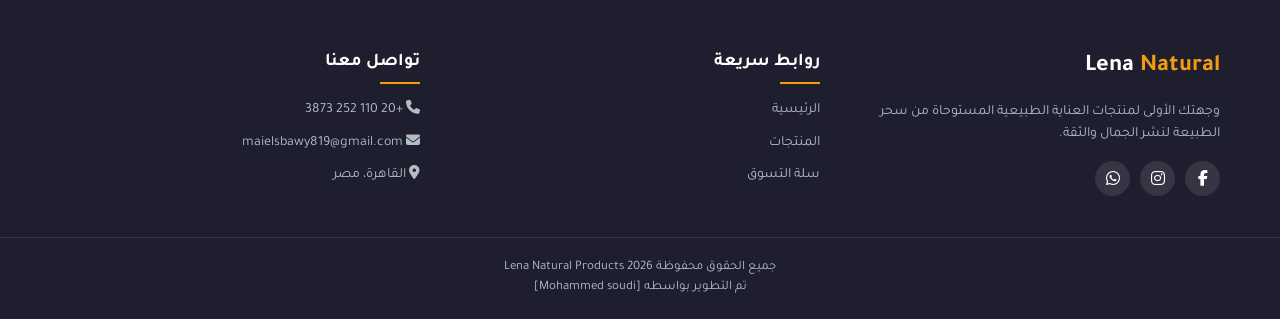
==== commit 0495532a: "Add files via upload" ====
--- a/index.html
+++ b/index.html
@@ -32,6 +32,8 @@
     <title>Lena Natural Products | منتجات العناية الطبيعية</title>
     <link href="https://fonts.googleapis.com/css2?family=Tajawal:wght@300;400;500;700;900&display=swap" rel="stylesheet">
     <link rel="stylesheet" href="https://cdnjs.cloudflare.com/ajax/libs/font-awesome/6.4.0/css/all.min.css">
+    
+    <link rel="stylesheet" href="style.css">
     <!-- Google tag (gtag.js) -->
 <script async src="https://www.googletagmanager.com/gtag/js?id=G-Y1DNHRC4LC"></script>
 <script>
@@ -41,7 +43,6 @@
 
   gtag('config', 'G-Y1DNHRC4LC');
 </script>
-    <link rel="stylesheet" href="style.css">
 </head>
 <body>
 
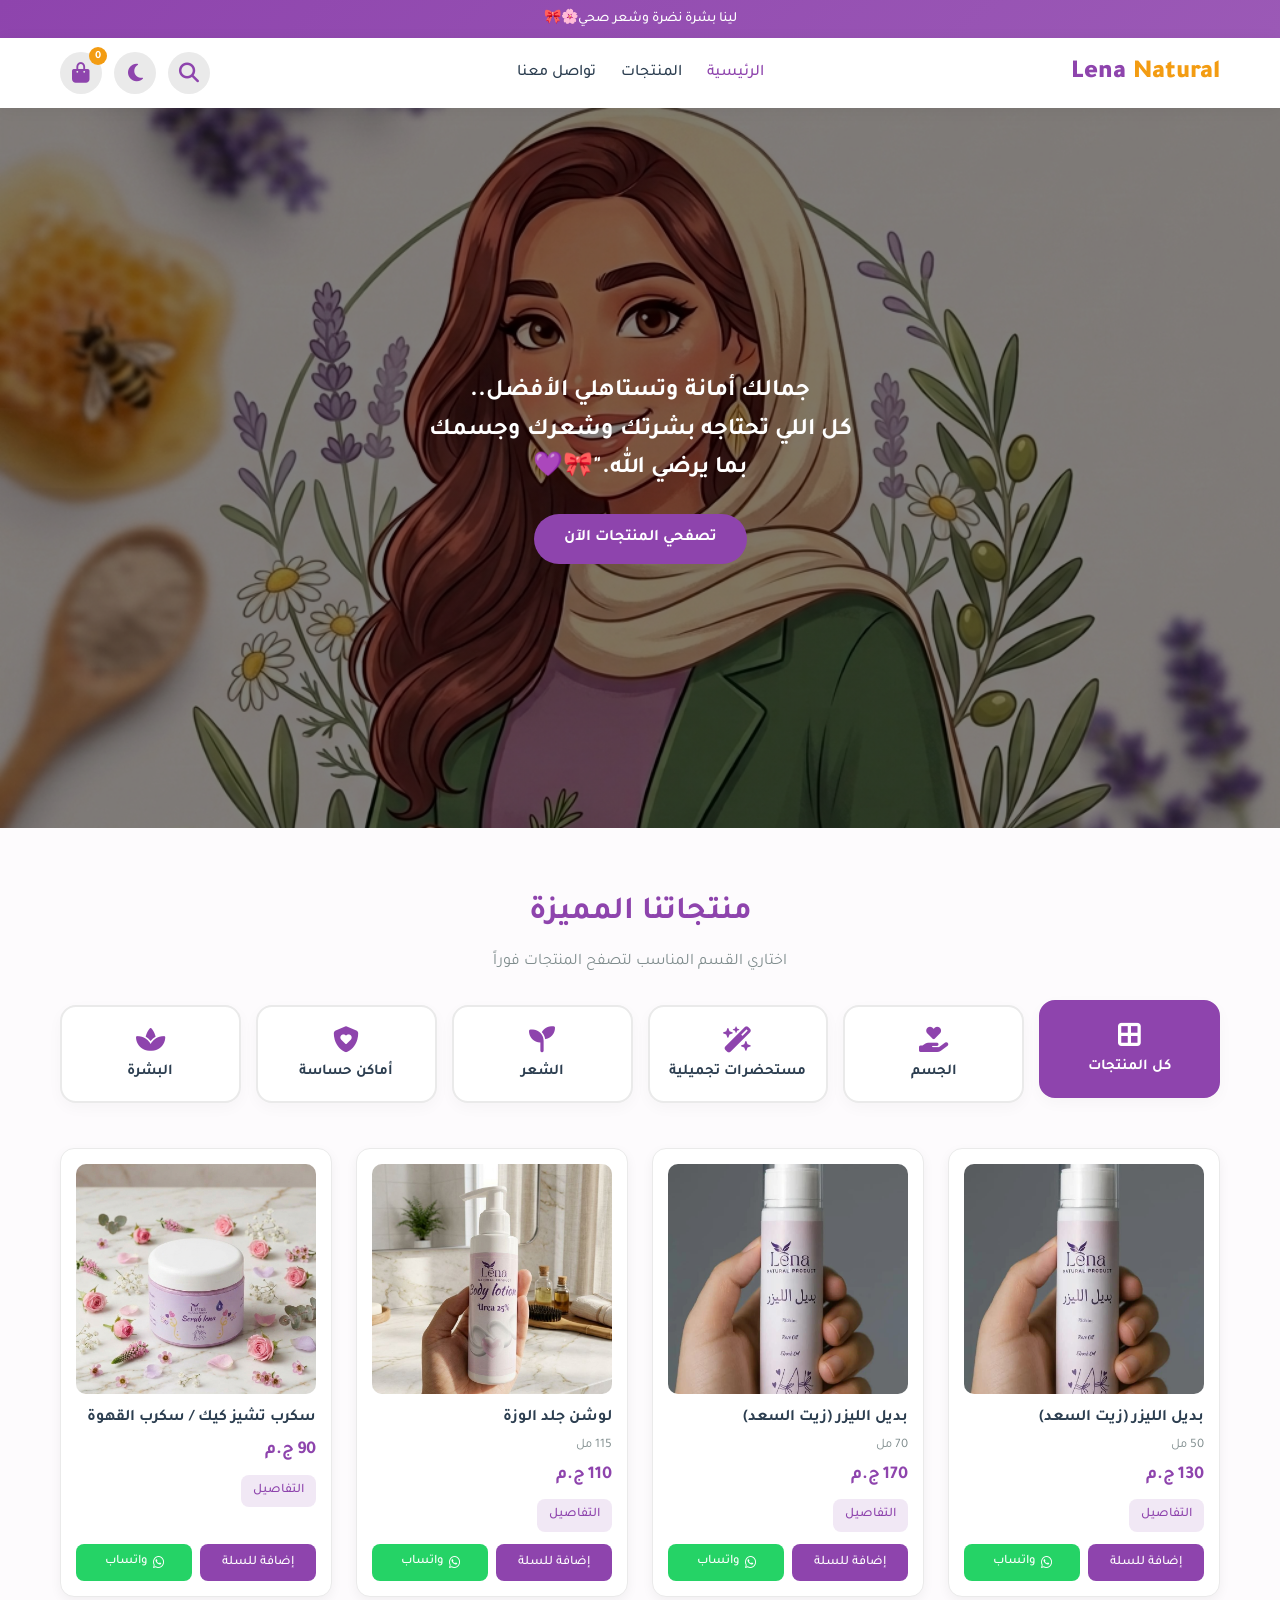
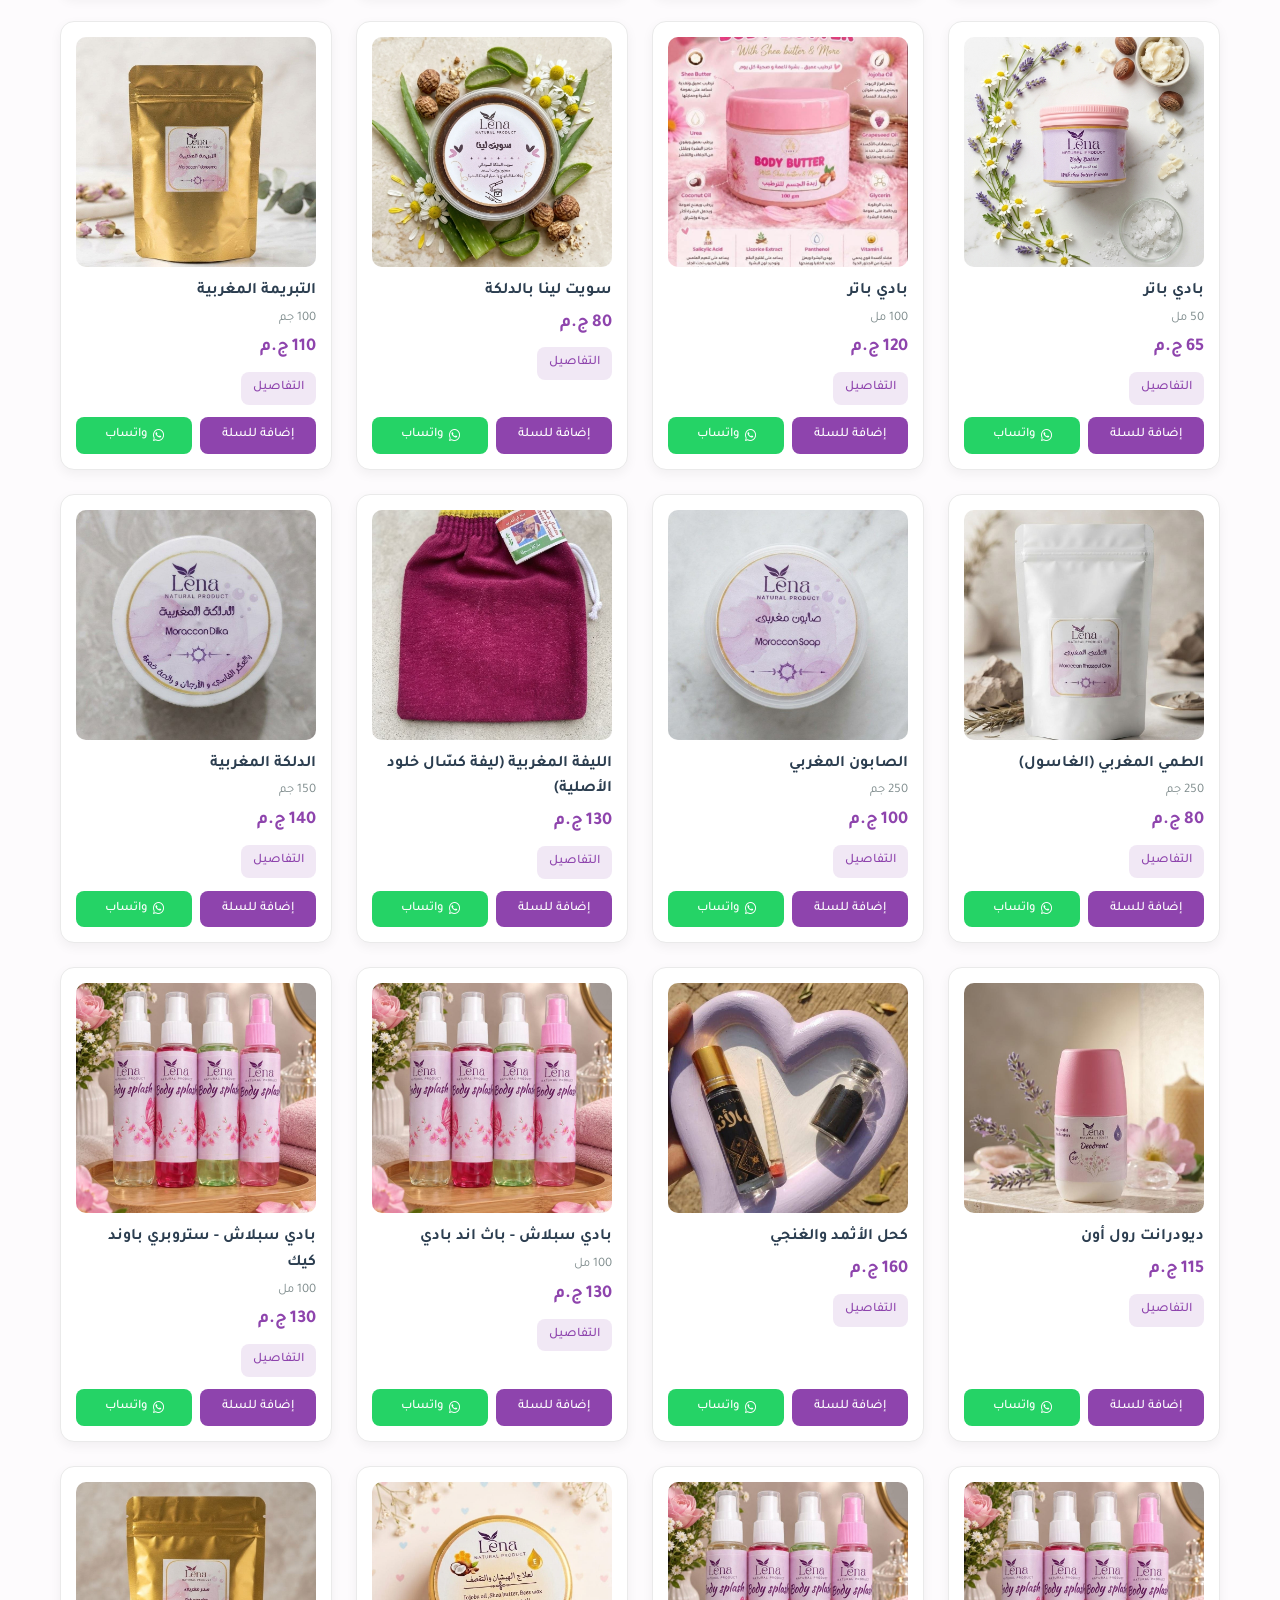
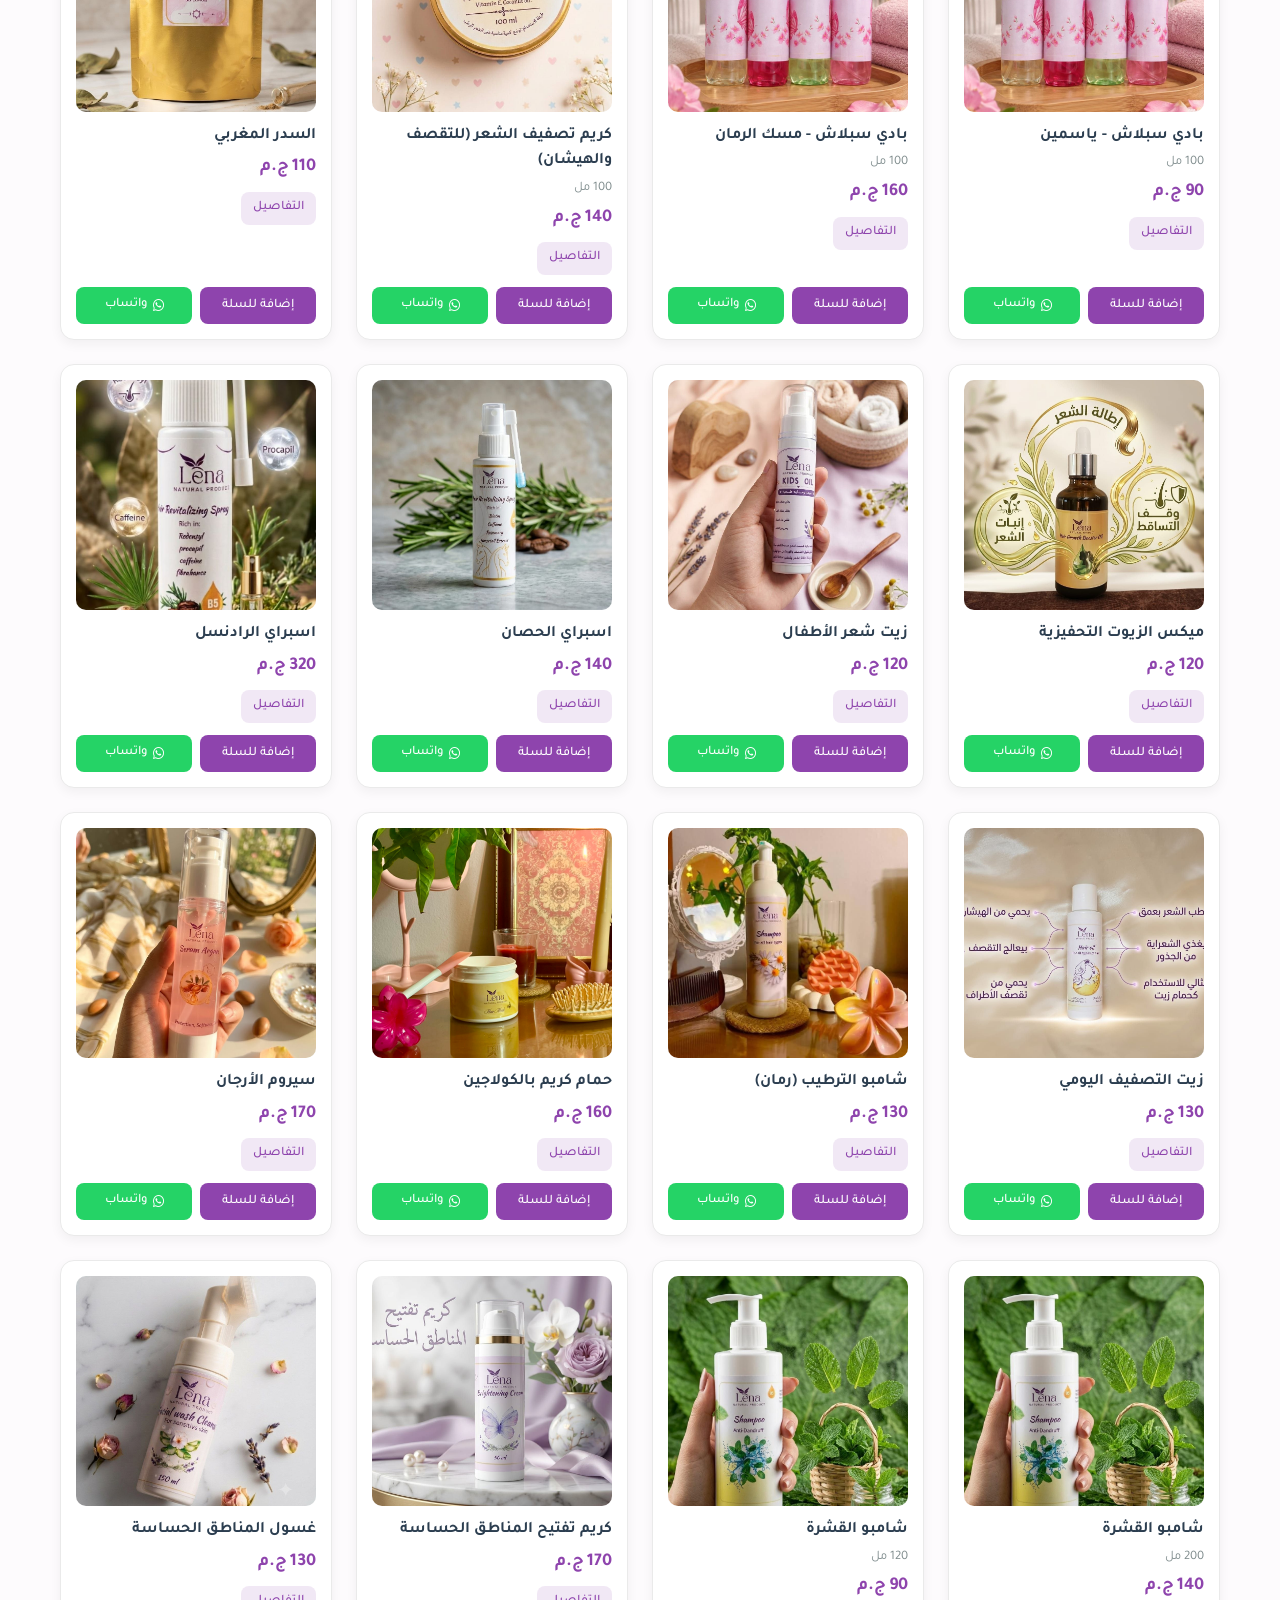
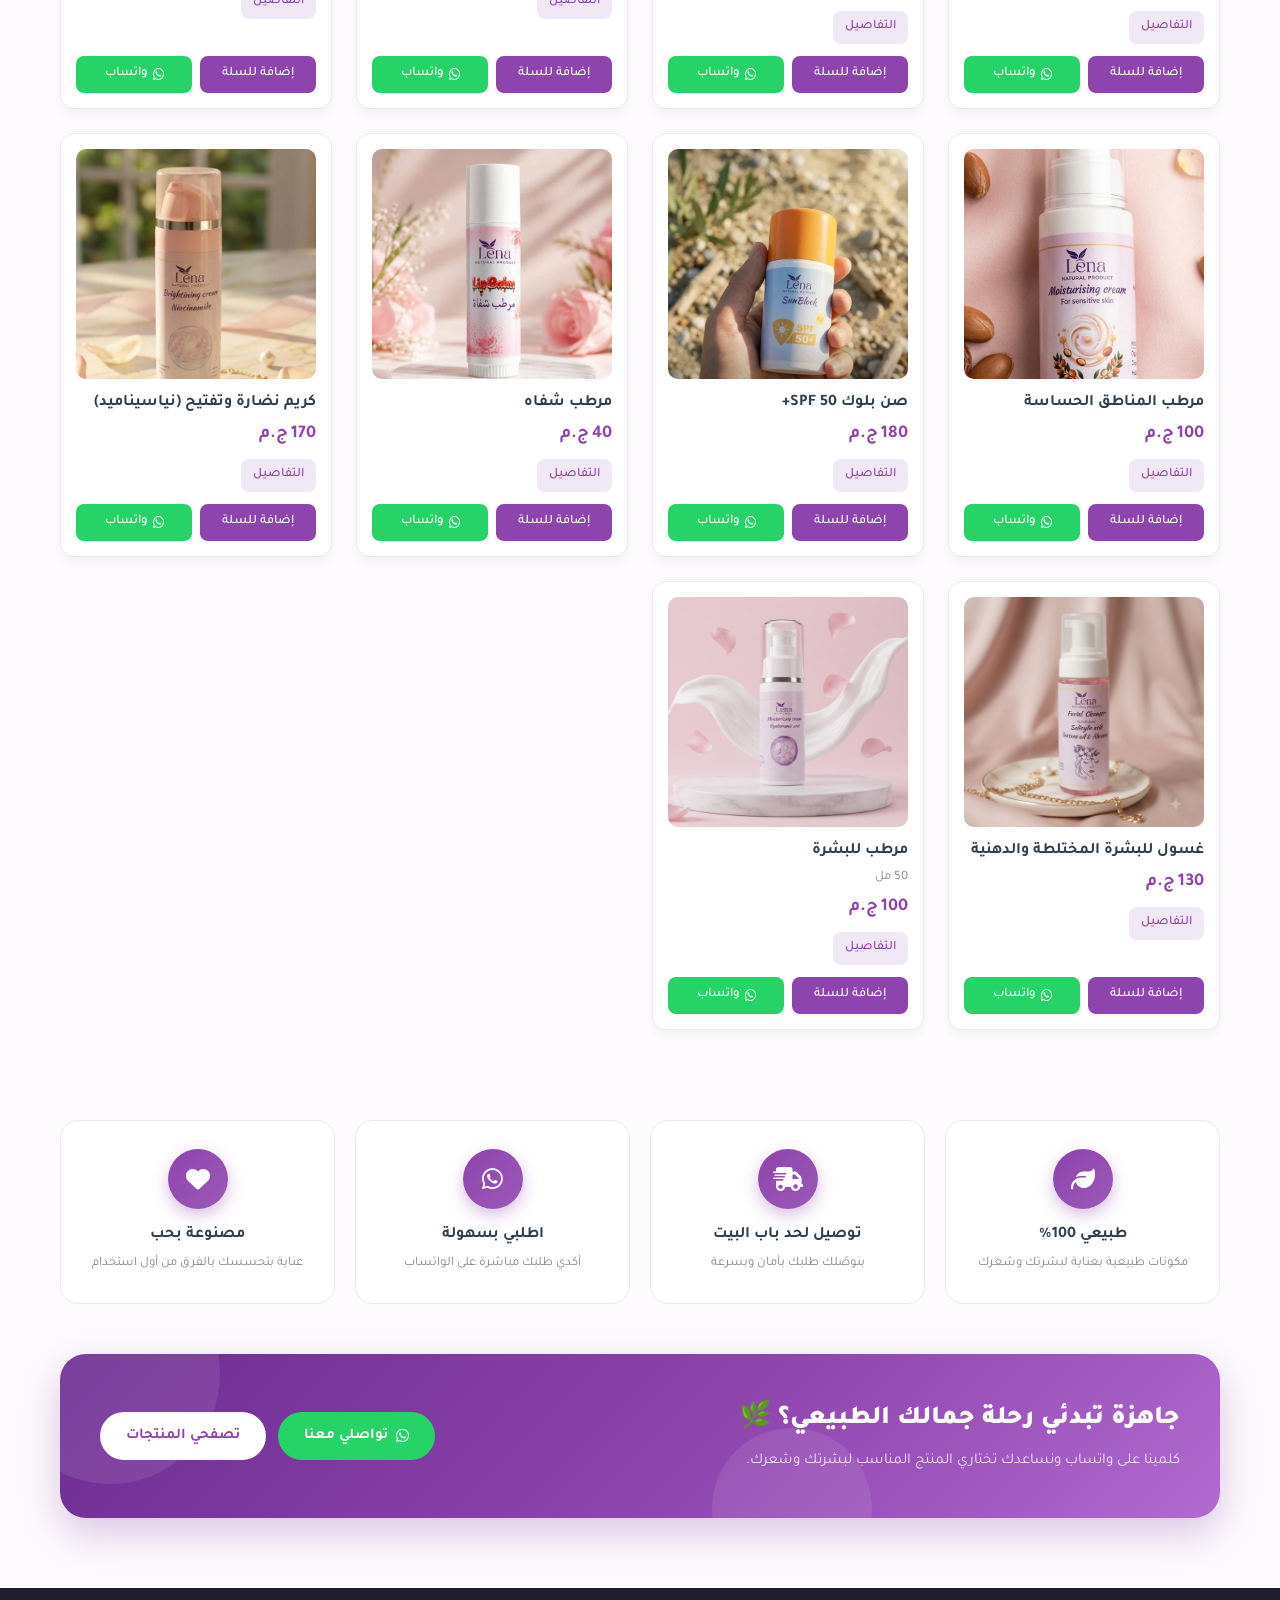
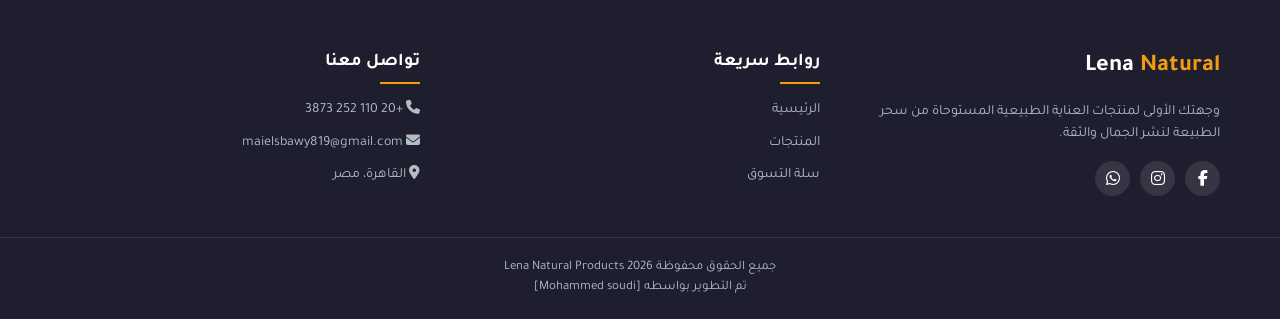
==== commit e4002cab: "Update index.html" ====
--- a/index.html
+++ b/index.html
@@ -384,7 +384,7 @@
                 <div class="product-info">
                     <h3>اسبراي الحصان</h3>
                     <span class="price">140 ج.م</span>
-                    <a href="product.html?id=21" class="btn-details">التفاصيل</a>
+                   <a href="product.html?id=20" class="btn-details">التفاصيل</a>
                     <div class="card-actions">
                         <button type="button" class="btn-add" data-add="20">إضافة للسلة</button>
                         <a href="https://wa.me/201102523873?text=%D8%B9%D8%A7%D9%8A%D8%B2%20%D8%A7%D8%B7%D9%84%D8%A8%3A%20%D8%A7%D8%B3%D8%A8%D8%B1%D8%A7%D9%8A%20%D8%A7%D9%84%D8%AD%D8%B5%D8%A7%D9%86%20-%20140%20%D8%AC.%D9%85" target="_blank" rel="noopener" class="btn-whatsapp"><i class="fa-brands fa-whatsapp"></i> واتساب</a>
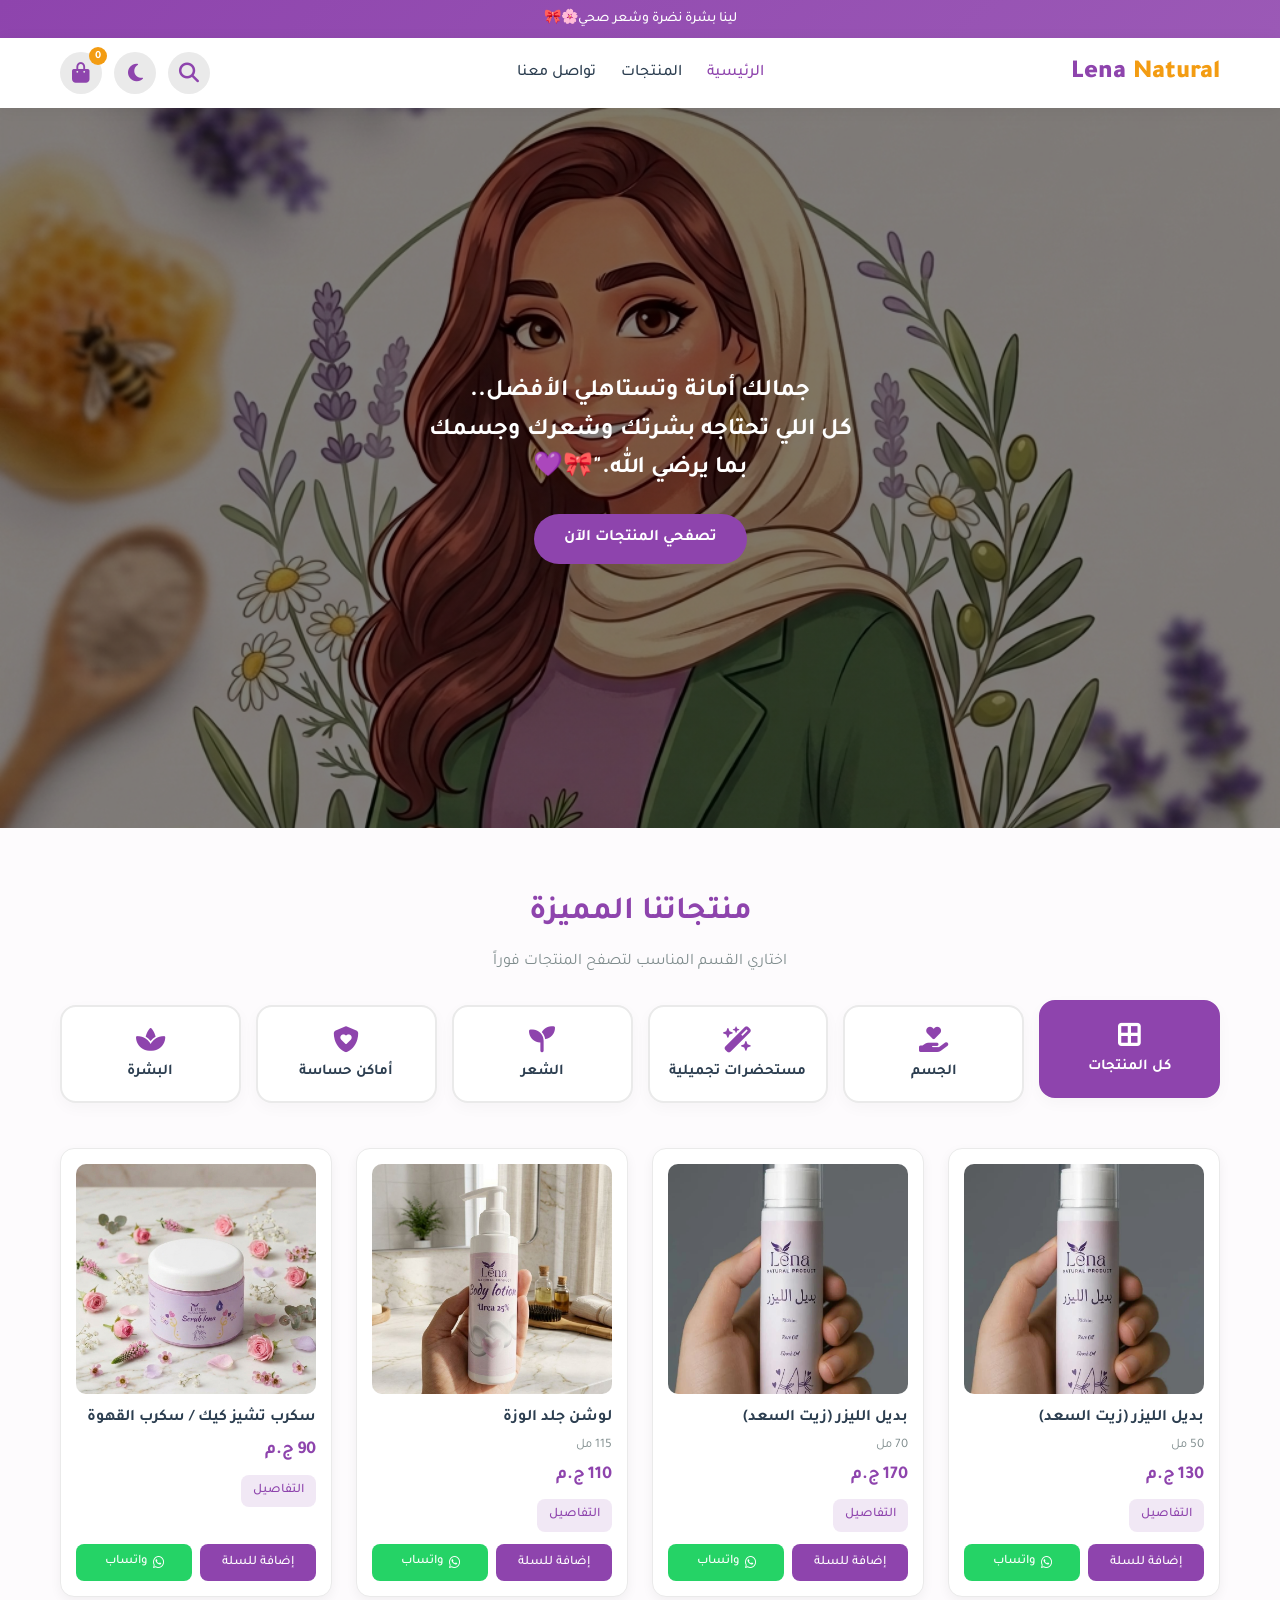
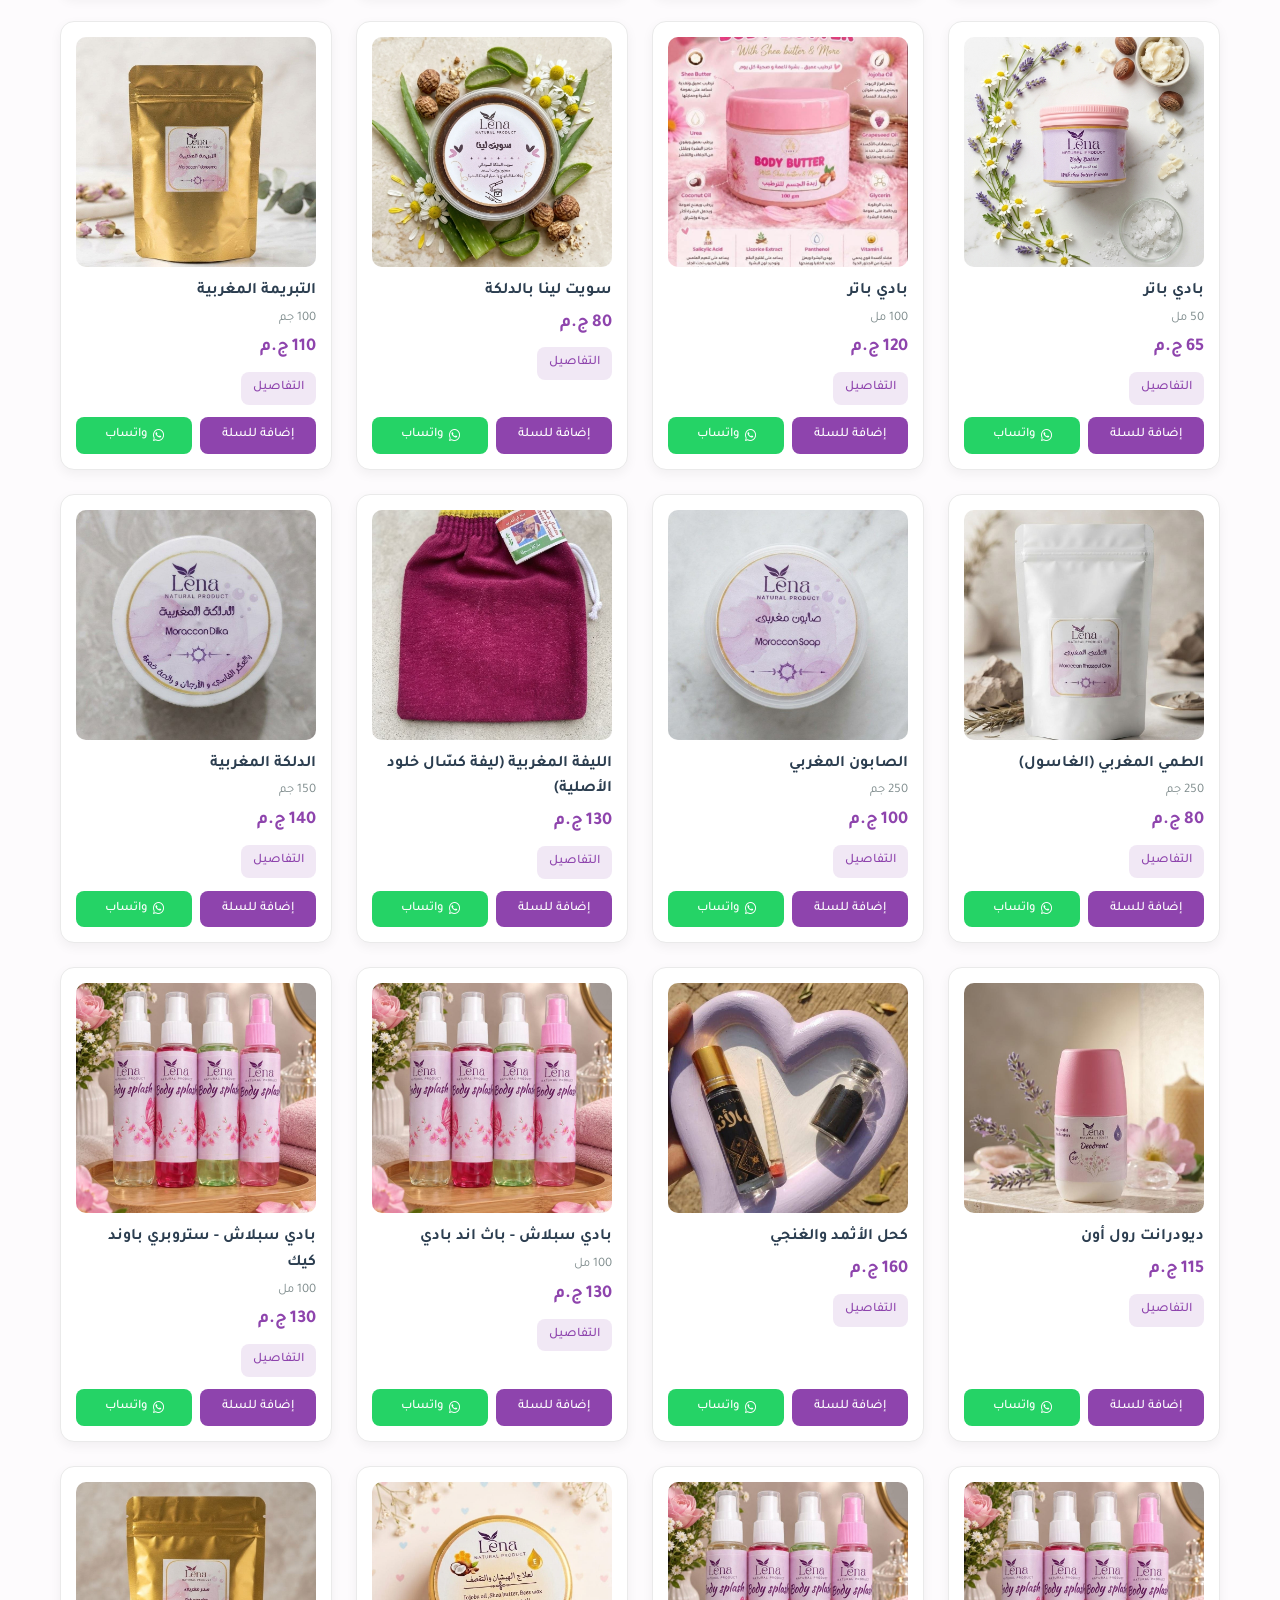
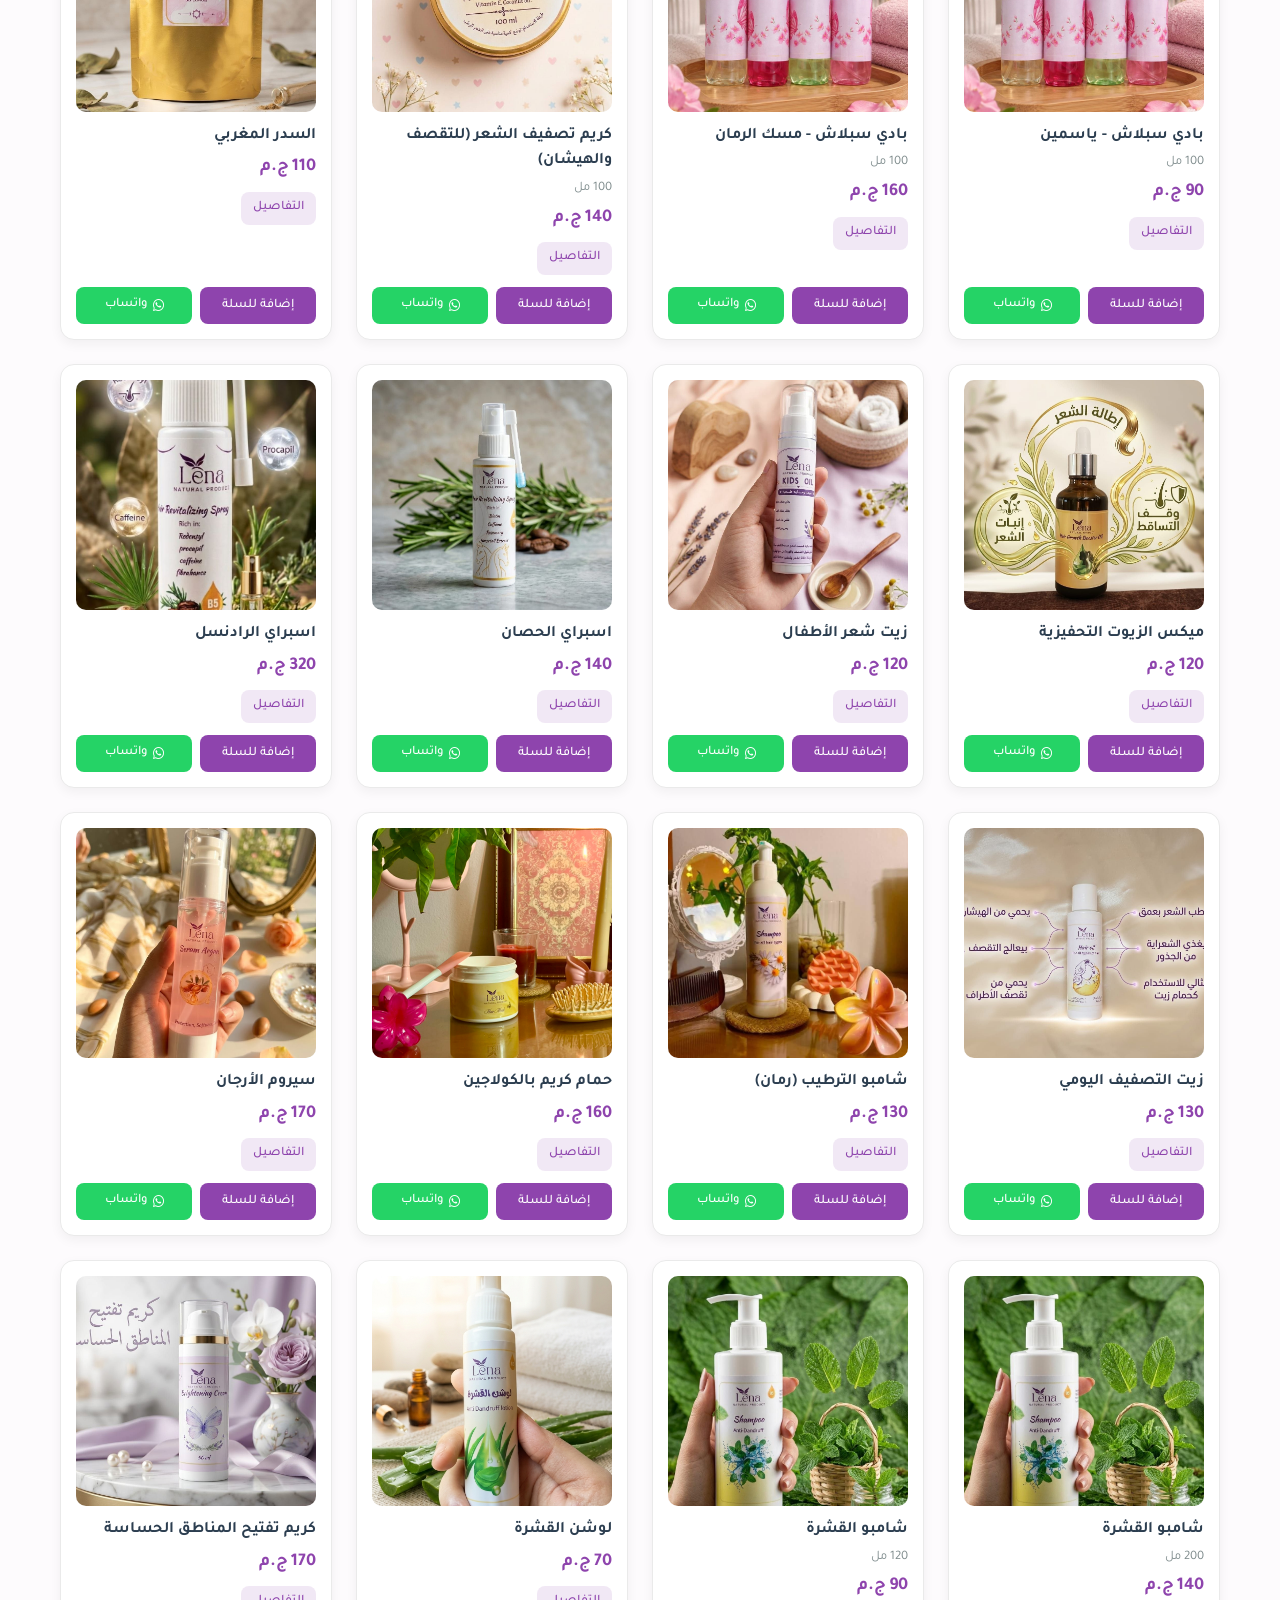
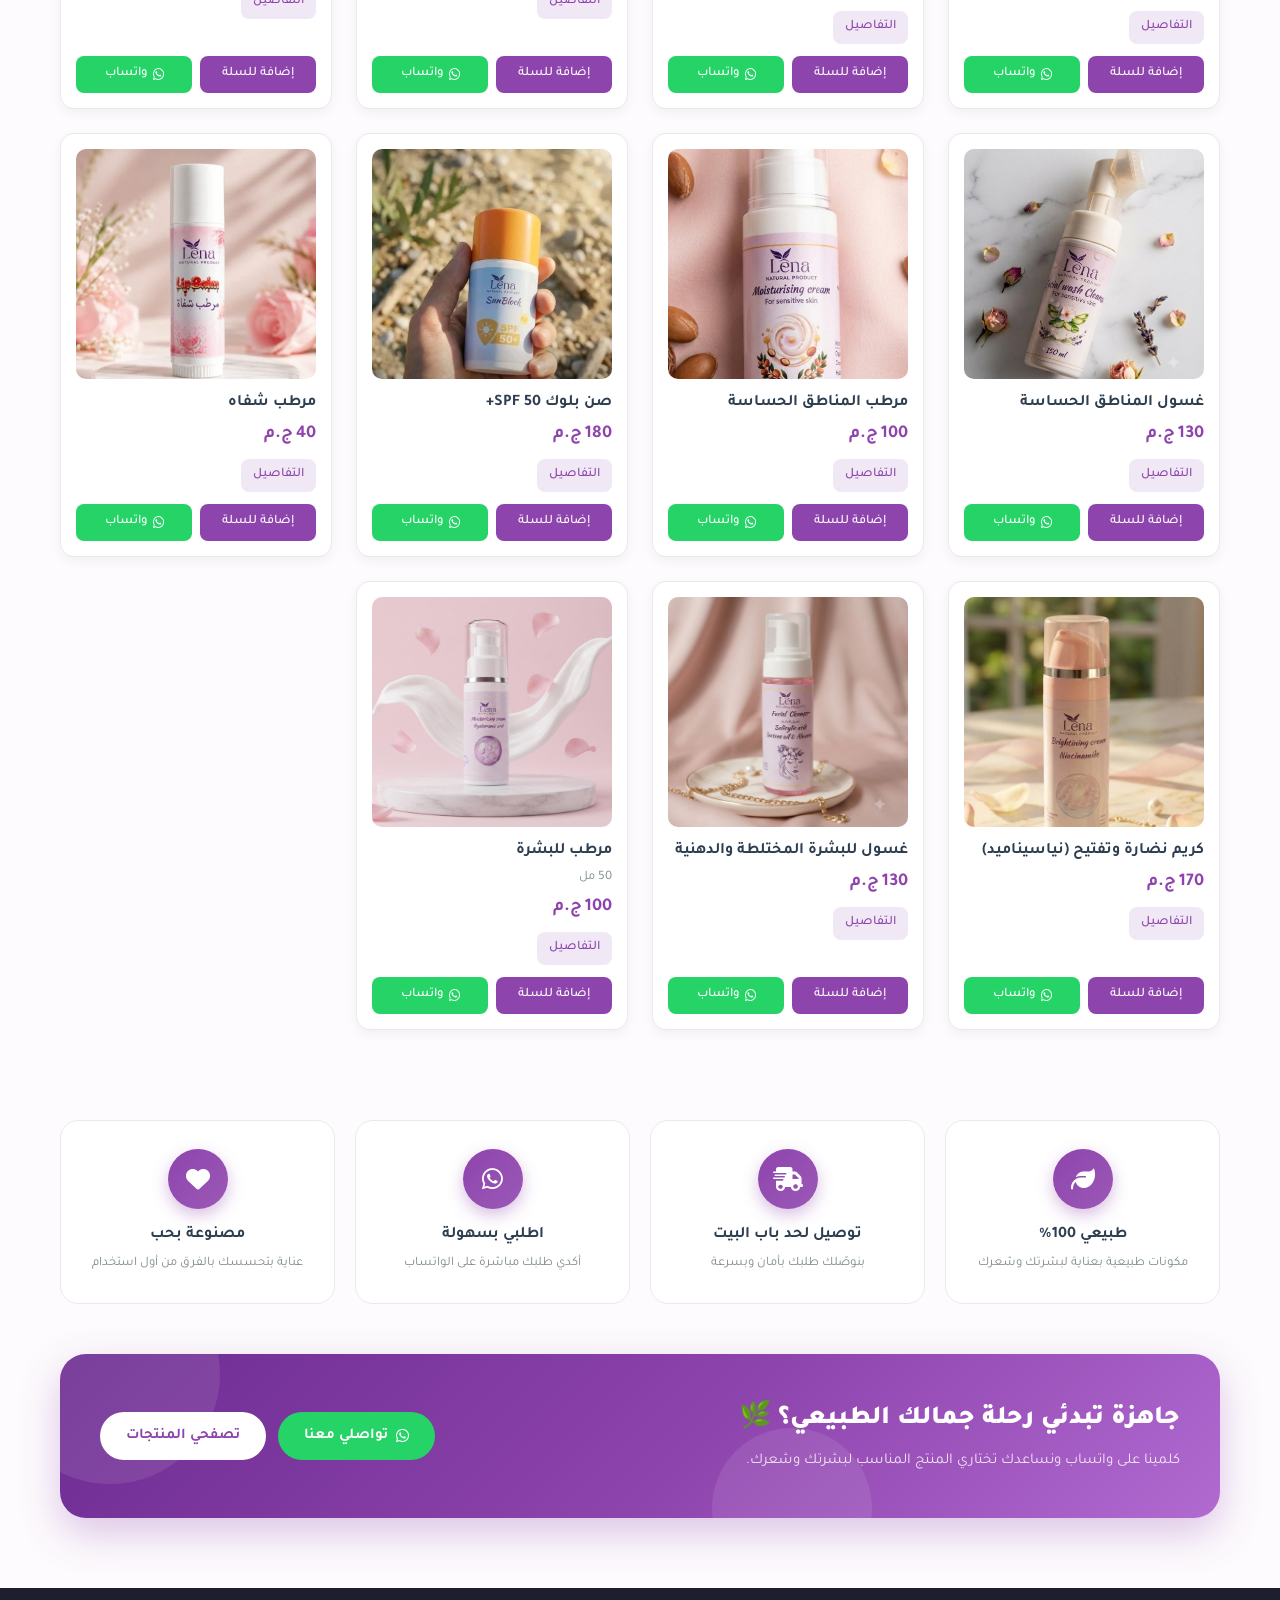
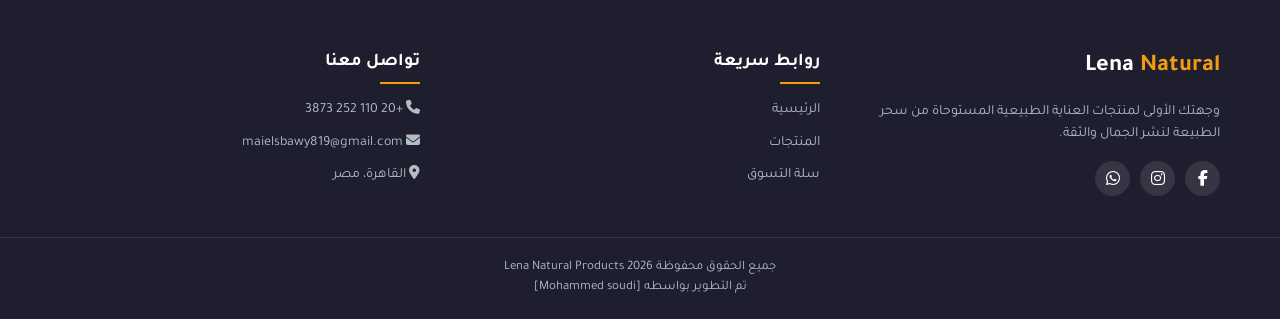
==== commit 726be2e3: "Add files via upload" ====
--- a/index.html
+++ b/index.html
@@ -384,7 +384,7 @@
                 <div class="product-info">
                     <h3>اسبراي الحصان</h3>
                     <span class="price">140 ج.م</span>
-                   <a href="product.html?id=20" class="btn-details">التفاصيل</a>
+                    <a href="product.html?id=21" class="btn-details">التفاصيل</a>
                     <div class="card-actions">
                         <button type="button" class="btn-add" data-add="20">إضافة للسلة</button>
                         <a href="https://wa.me/201102523873?text=%D8%B9%D8%A7%D9%8A%D8%B2%20%D8%A7%D8%B7%D9%84%D8%A8%3A%20%D8%A7%D8%B3%D8%A8%D8%B1%D8%A7%D9%8A%20%D8%A7%D9%84%D8%AD%D8%B5%D8%A7%D9%86%20-%20140%20%D8%AC.%D9%85" target="_blank" rel="noopener" class="btn-whatsapp"><i class="fa-brands fa-whatsapp"></i> واتساب</a>
@@ -474,6 +474,18 @@
                     <div class="card-actions">
                         <button type="button" class="btn-add" data-add="39">إضافة للسلة</button>
                         <a href="https://wa.me/201102523873?text=%D8%B9%D8%A7%D9%8A%D8%B2%20%D8%A7%D8%B7%D9%84%D8%A8%3A%20%D8%B4%D8%A7%D9%85%D8%A8%D9%88%20%D8%A7%D9%84%D9%82%D8%B4%D8%B1%D8%A9%20%28120%20%D9%85%D9%84%29%20-%2090%20%D8%AC.%D9%85" target="_blank" rel="noopener" class="btn-whatsapp"><i class="fa-brands fa-whatsapp"></i> واتساب</a>
+                    </div>
+                </div>
+            </div>
+            <div class="product-card" data-id="40" data-category="hair">
+                <a href="product.html?id=40" class="product-img"><img src="images/Hair-products/img(50).jpeg" alt="لوشن القشرة" loading="lazy"></a>
+                <div class="product-info">
+                    <h3>لوشن القشرة</h3>
+                    <span class="price">70 ج.م</span>
+                    <a href="product.html?id=40" class="btn-details">التفاصيل</a>
+                    <div class="card-actions">
+                        <button type="button" class="btn-add" data-add="40">إضافة للسلة</button>
+                        <a href="https://wa.me/201102523873?text=%D8%B9%D8%A7%D9%8A%D8%B2%20%D8%A7%D8%B7%D9%84%D8%A8%3A%20%D9%84%D9%88%D8%B4%D9%86%20%D8%A7%D9%84%D9%82%D8%B4%D8%B1%D8%A9%20-%20120%20%D8%AC.%D9%85" target="_blank" rel="noopener" class="btn-whatsapp"><i class="fa-brands fa-whatsapp"></i> واتساب</a>
                     </div>
                 </div>
             </div>
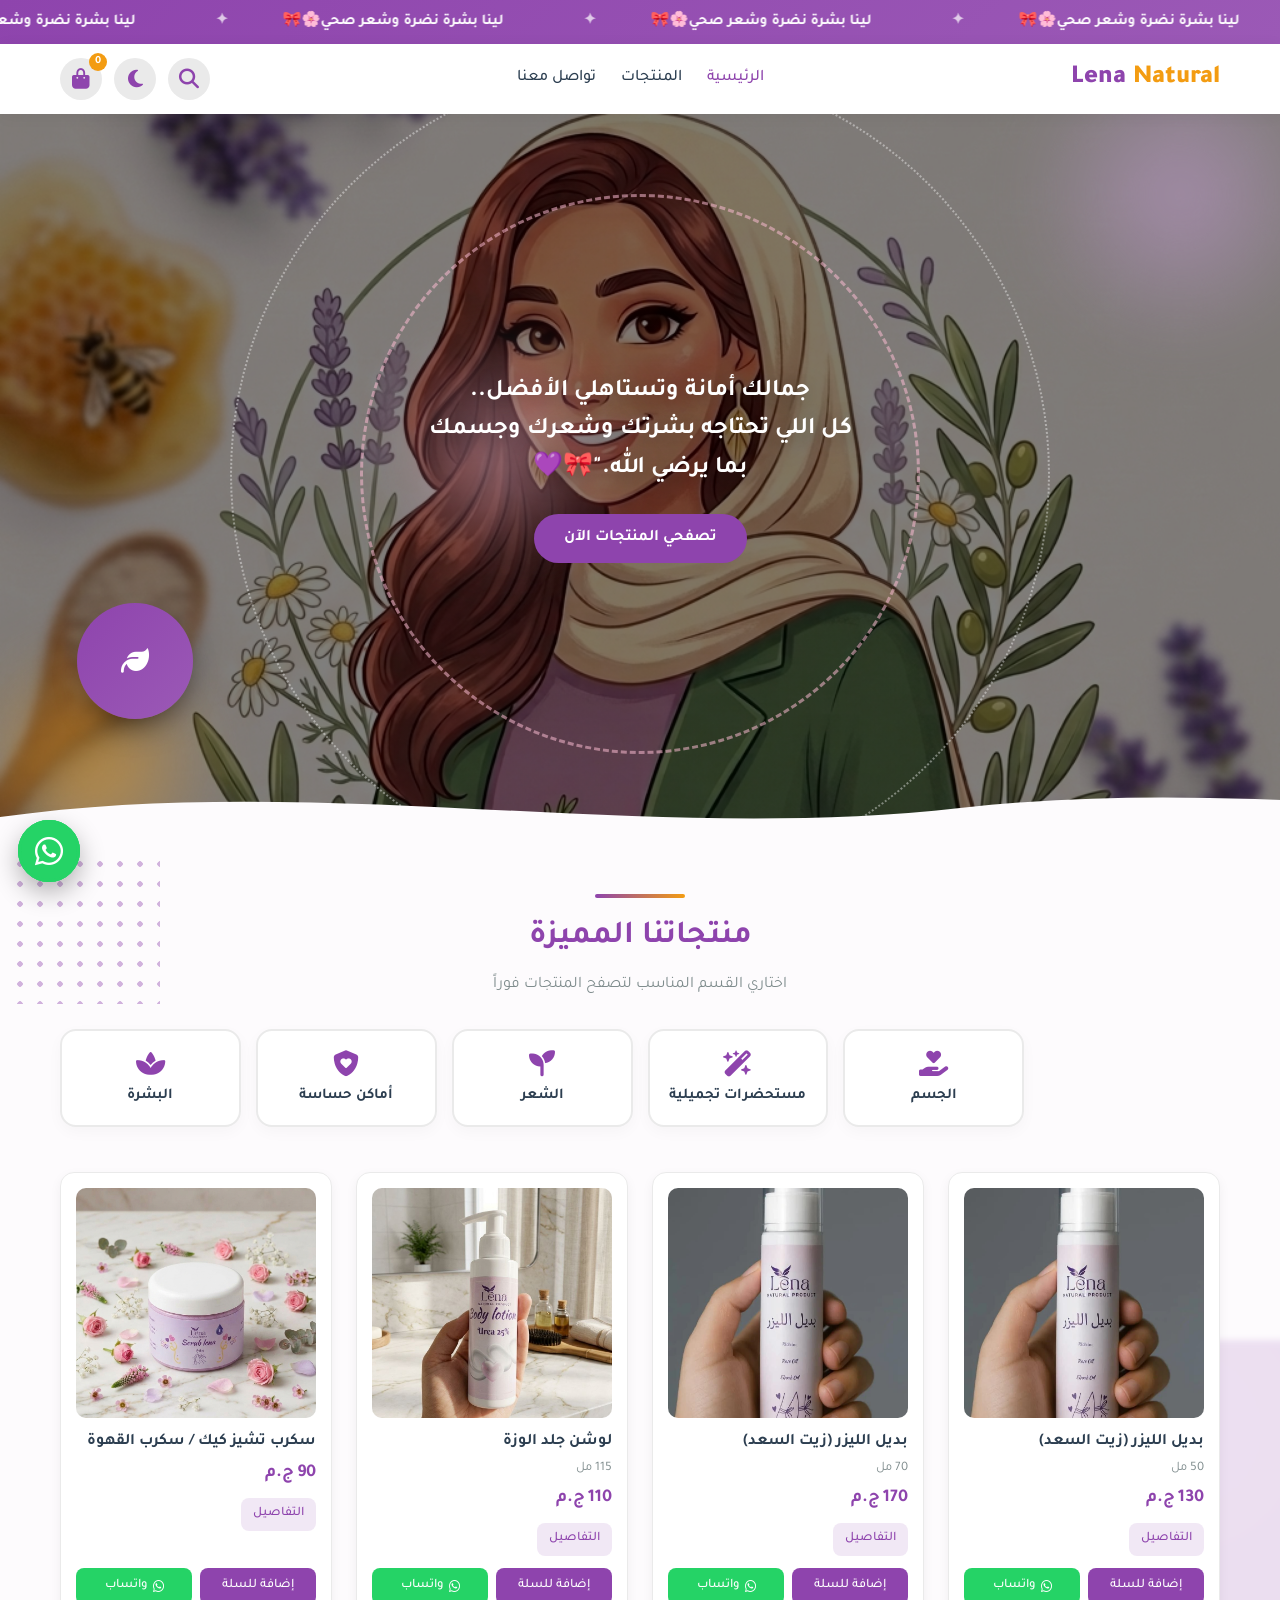
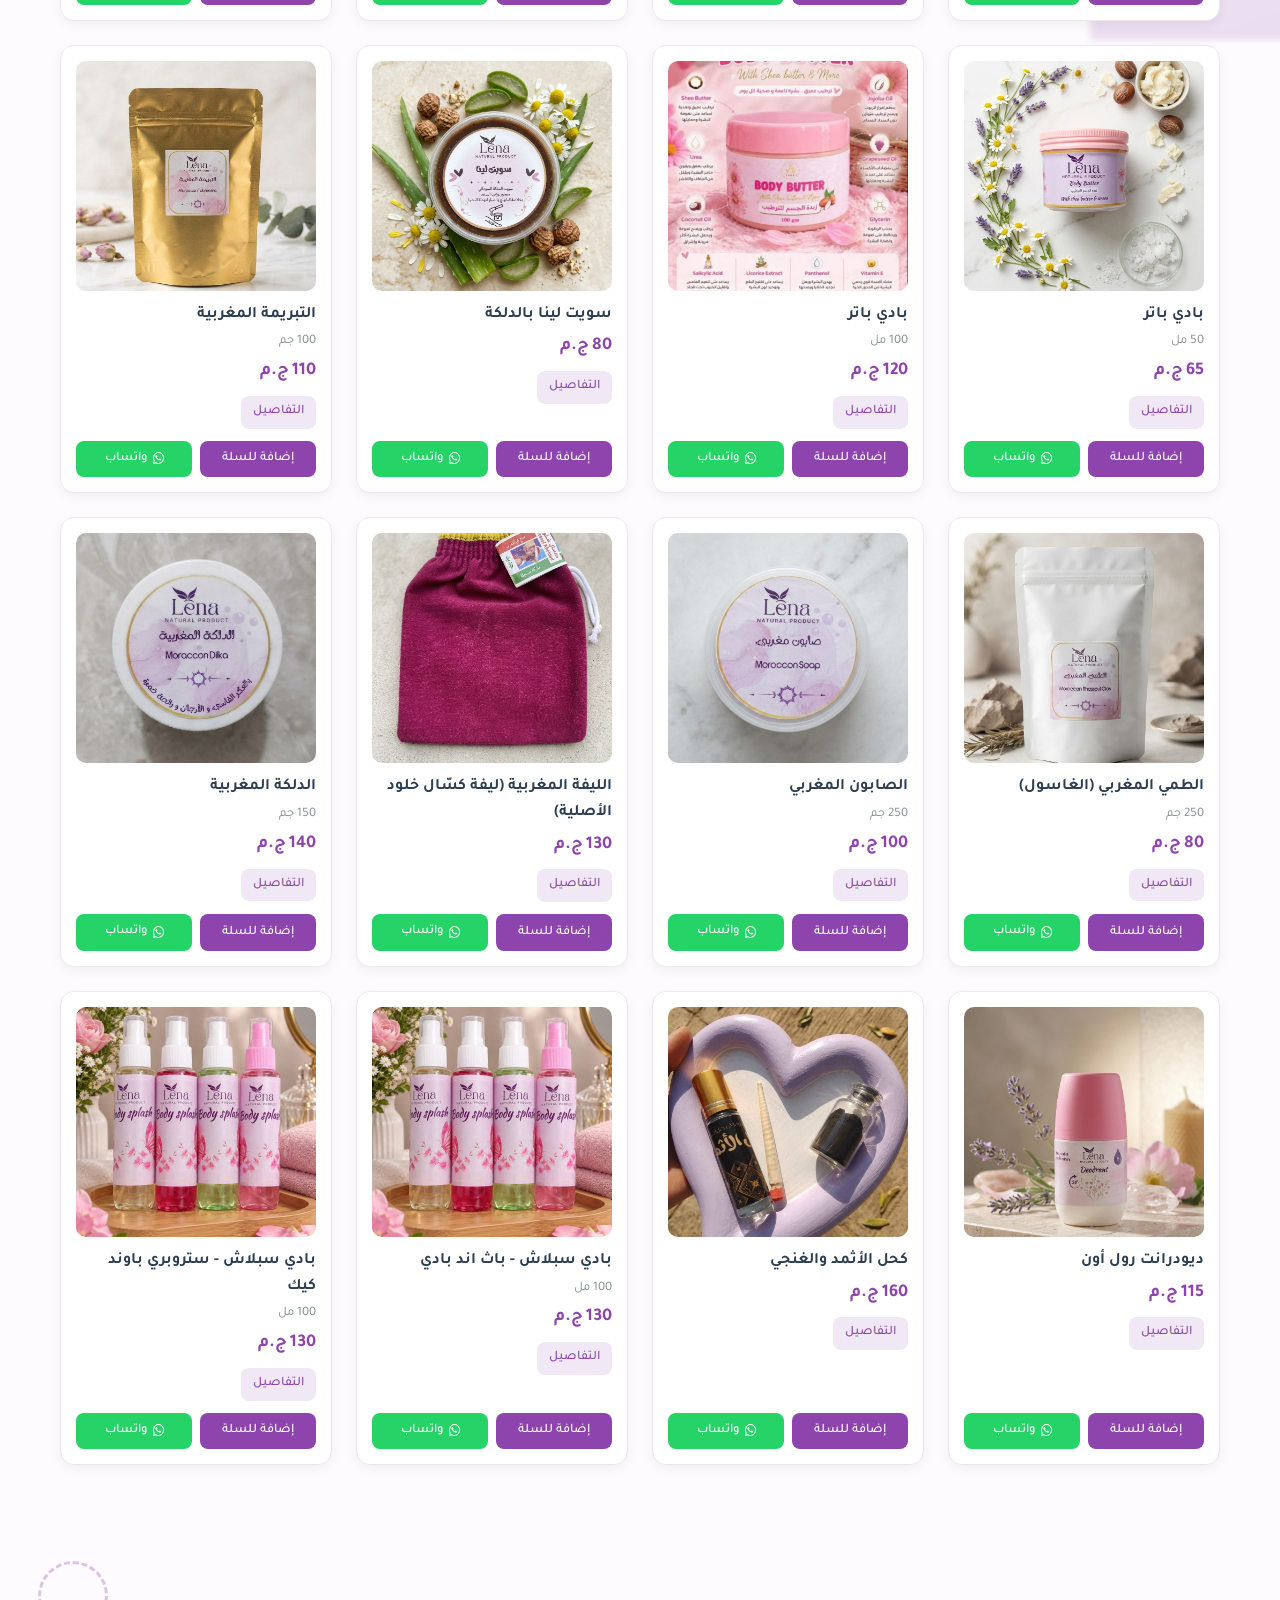
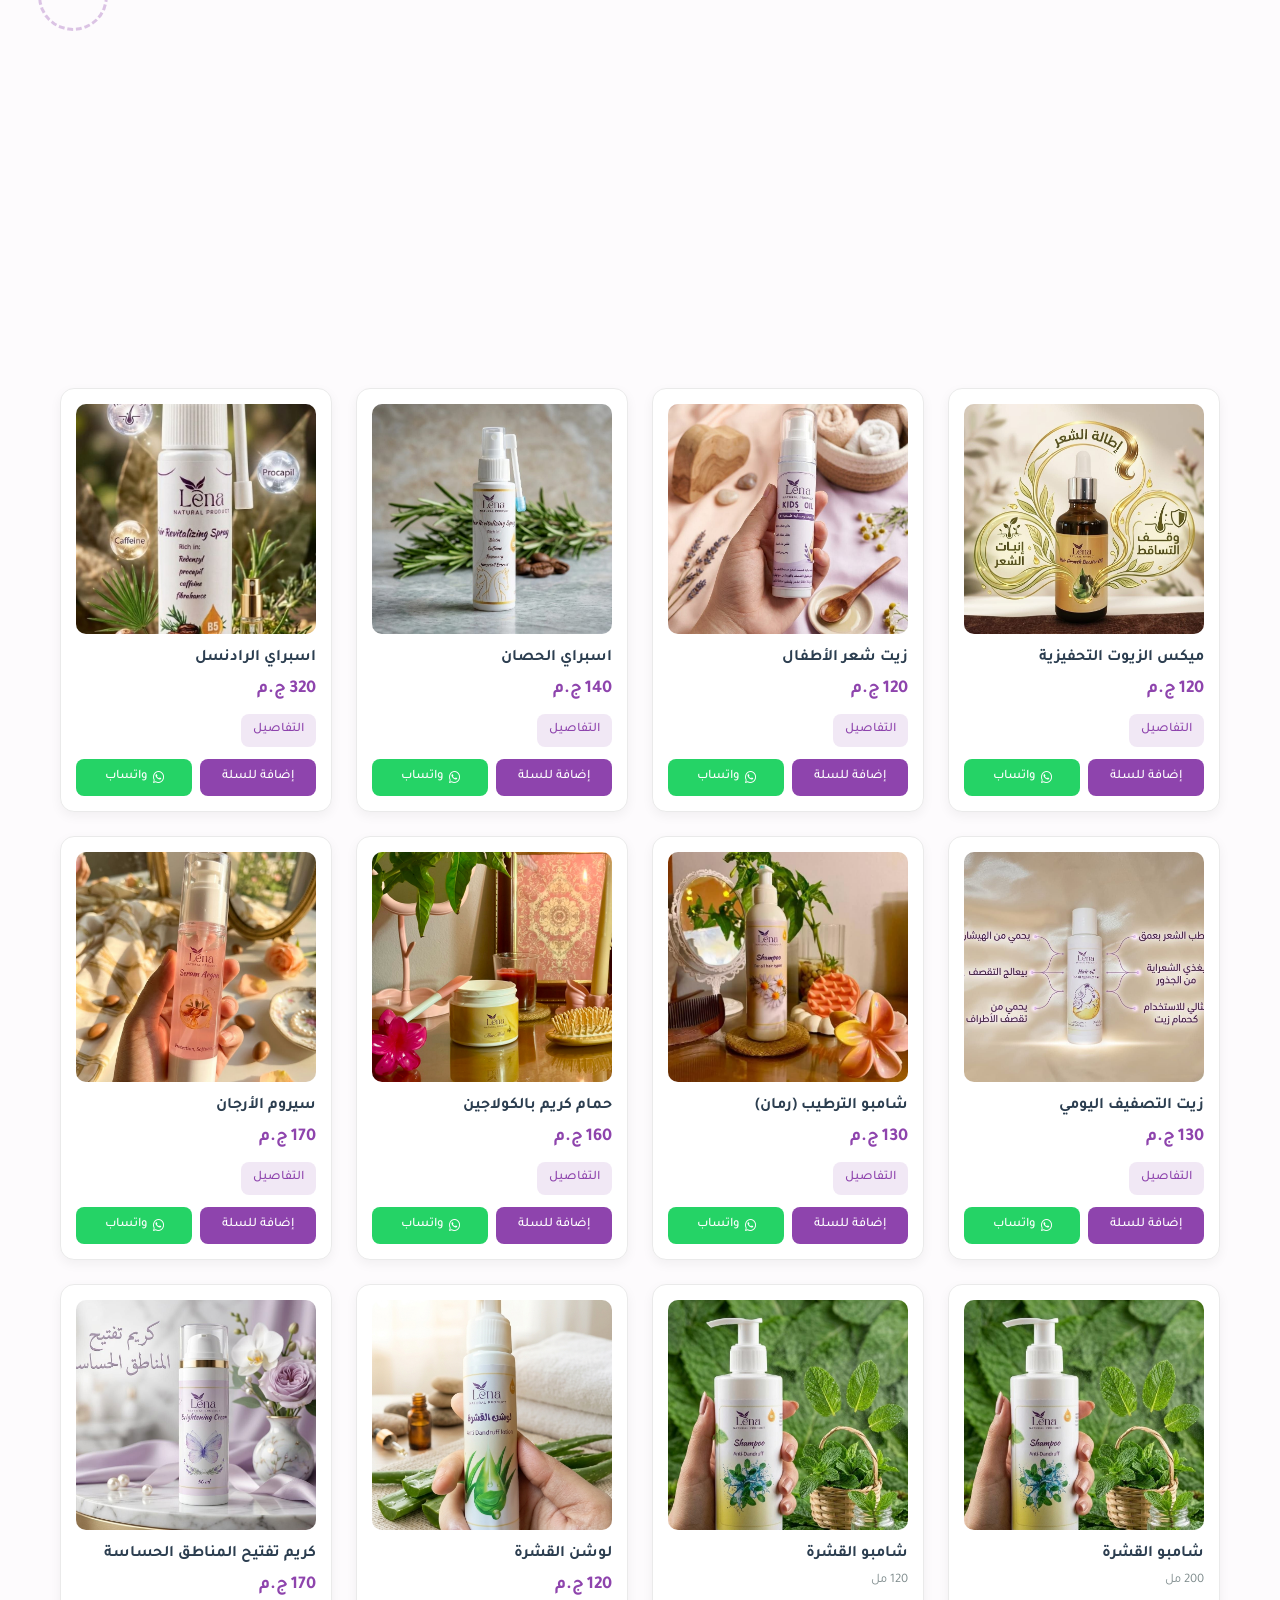
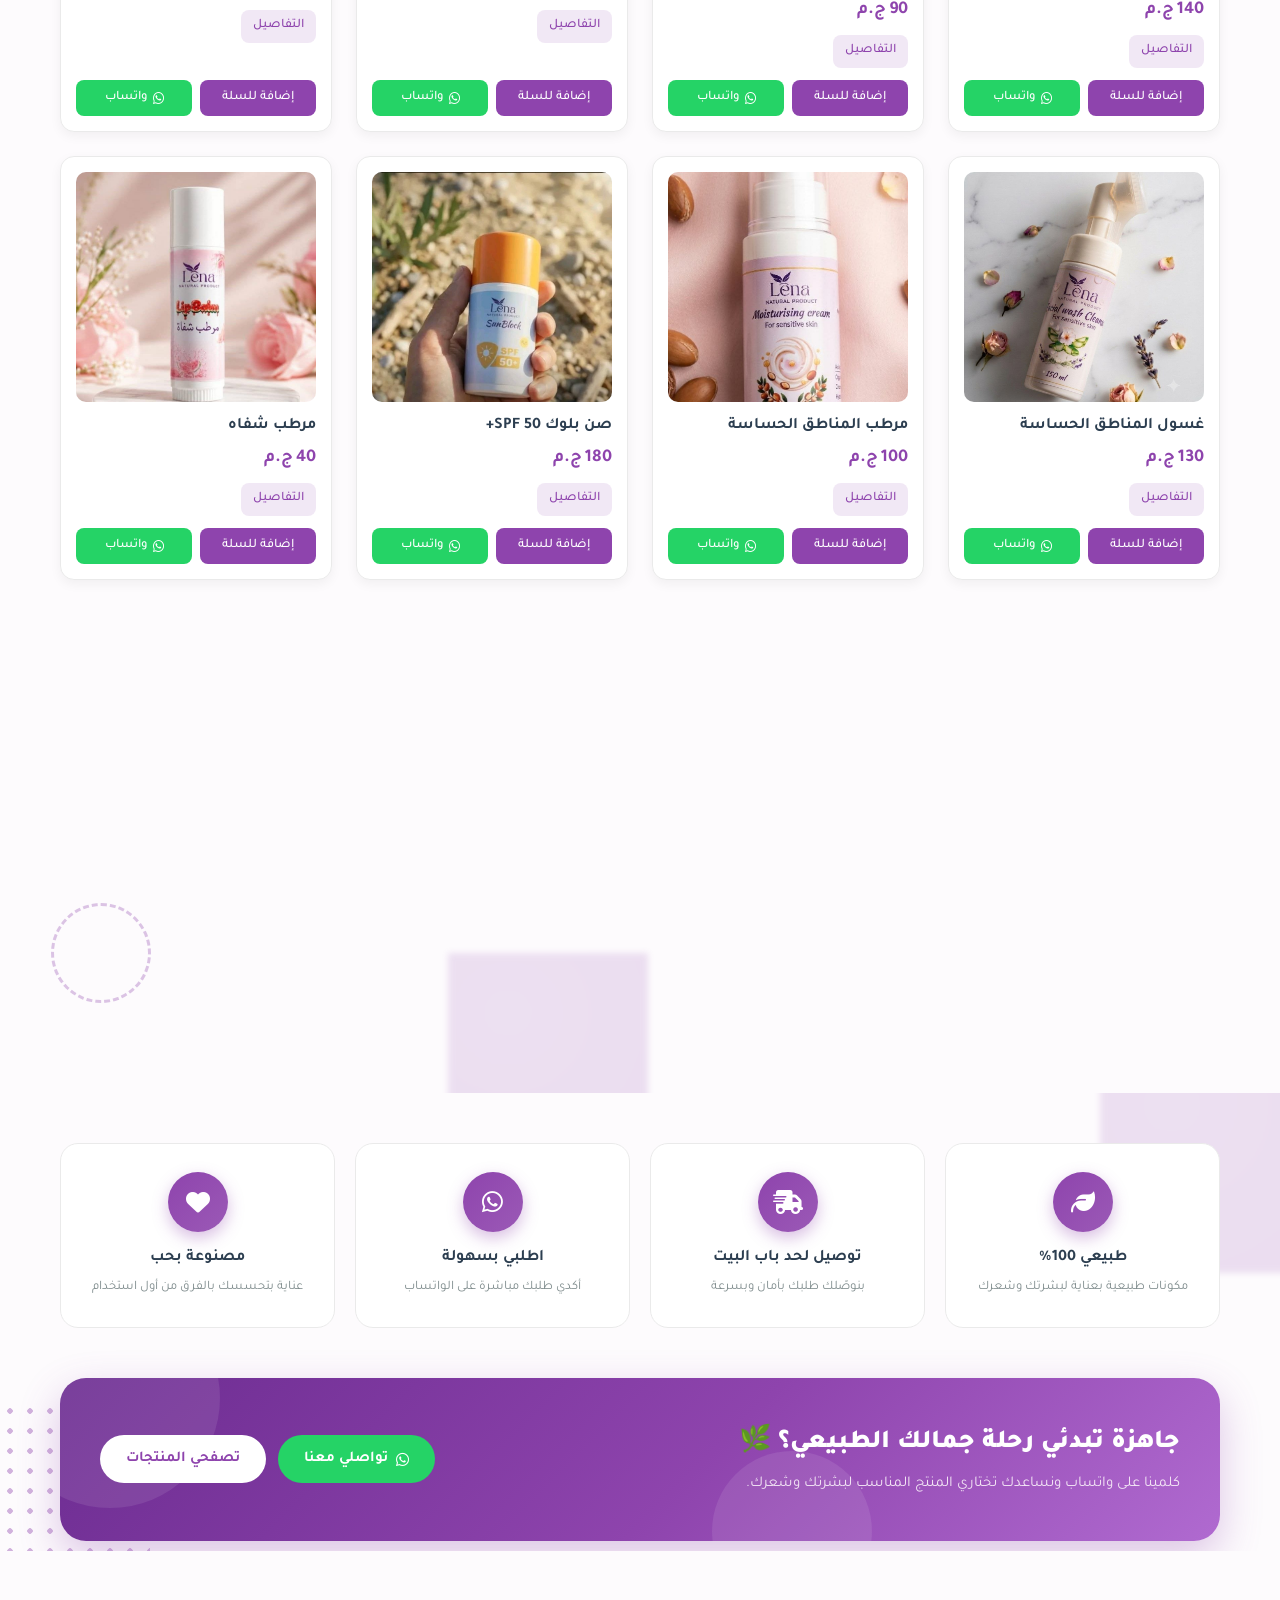
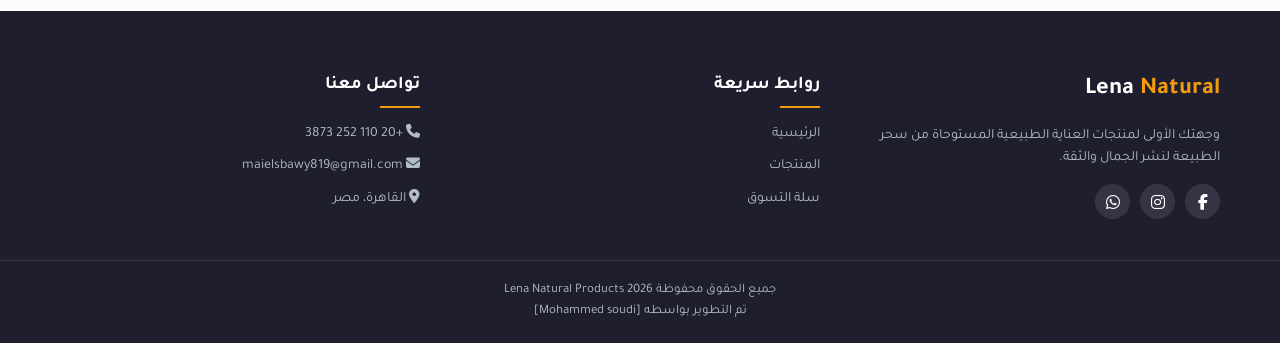
==== commit 85afd411: "Add files via upload" ====
--- a/index.html
+++ b/index.html
@@ -481,7 +481,7 @@
                 <a href="product.html?id=40" class="product-img"><img src="images/Hair-products/img(50).jpeg" alt="لوشن القشرة" loading="lazy"></a>
                 <div class="product-info">
                     <h3>لوشن القشرة</h3>
-                    <span class="price">70 ج.م</span>
+                    <span class="price">120 ج.م</span>
                     <a href="product.html?id=40" class="btn-details">التفاصيل</a>
                     <div class="card-actions">
                         <button type="button" class="btn-add" data-add="40">إضافة للسلة</button>
@@ -651,7 +651,8 @@
     </footer>
 
     <div id="toast" class="toast" role="status"></div>
-    <script src="products-data.js"></script>
-    <script src="script.js"></script>
+    <script src="products-data.js?v=40"></script>
+    <script src="script.js?v=40"></script>
+    <script src="lena-animations.js?v=1"></script>
 </body>
 </html>
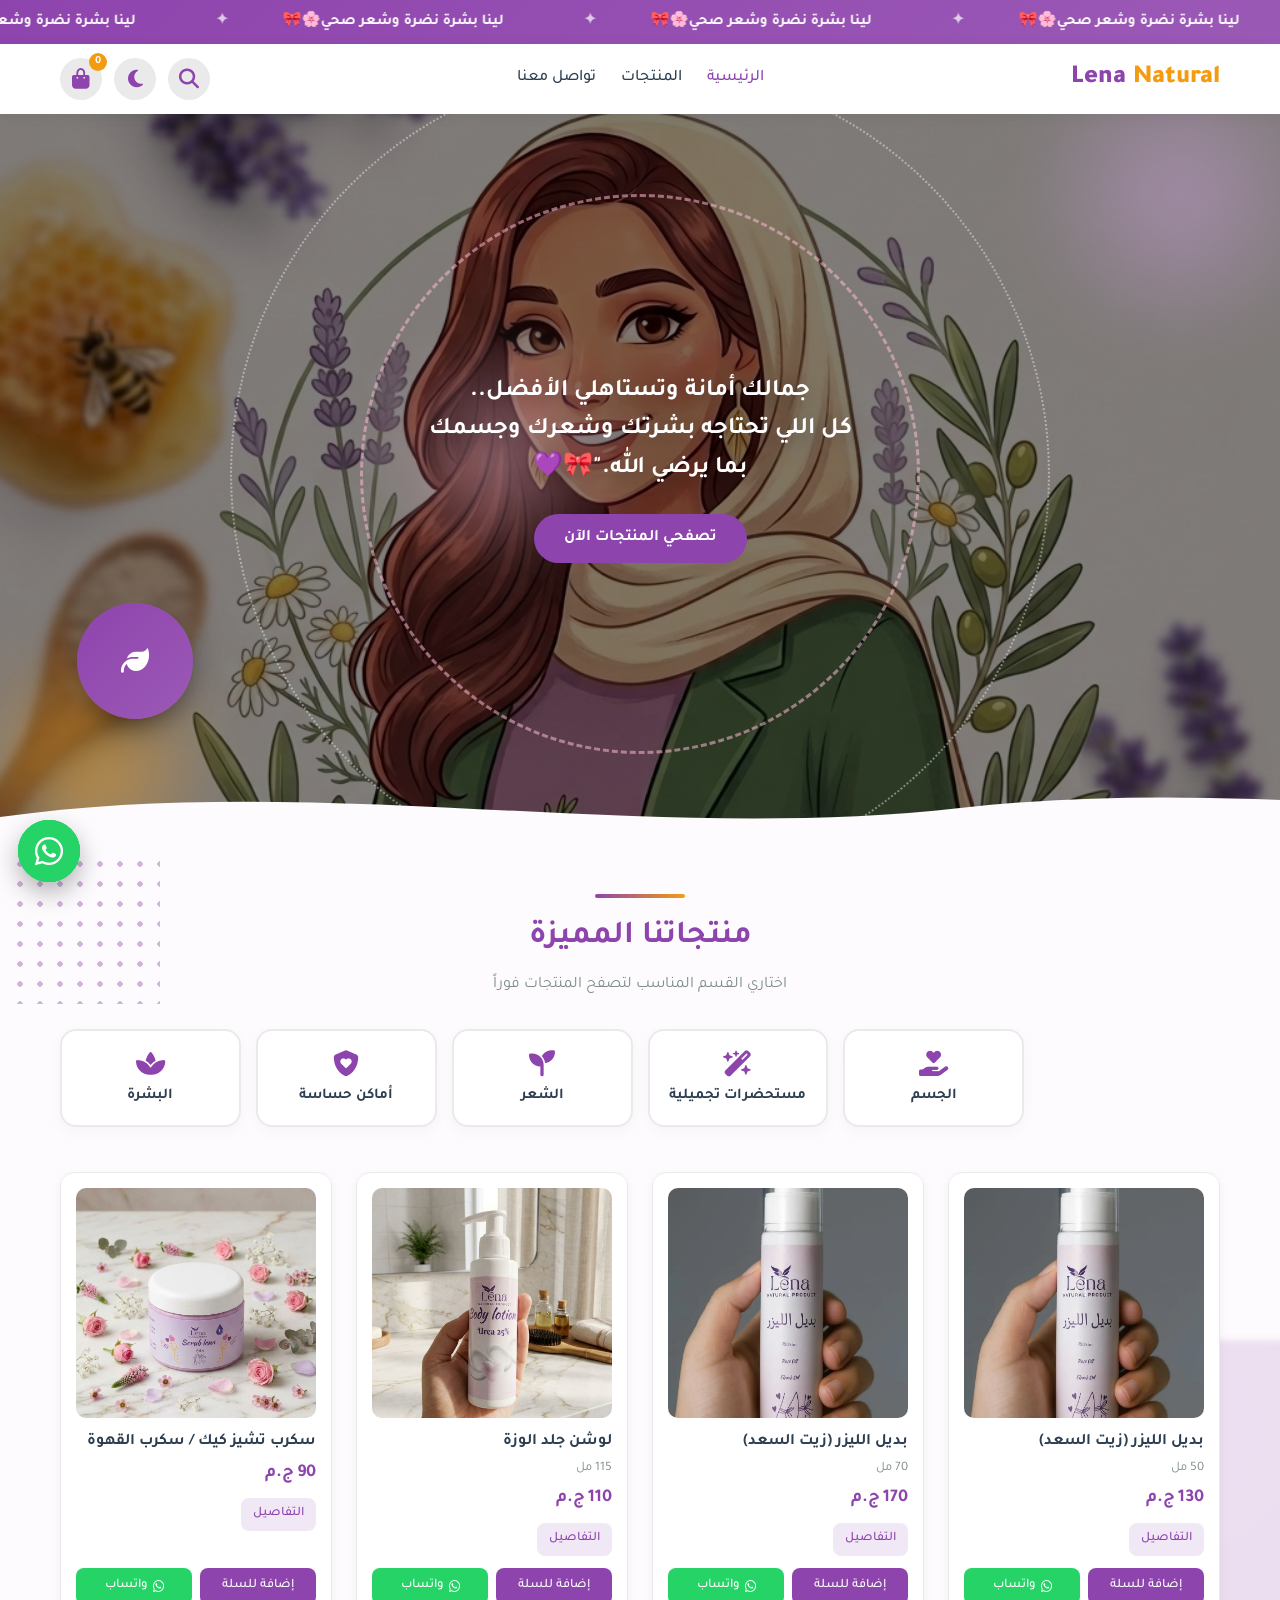
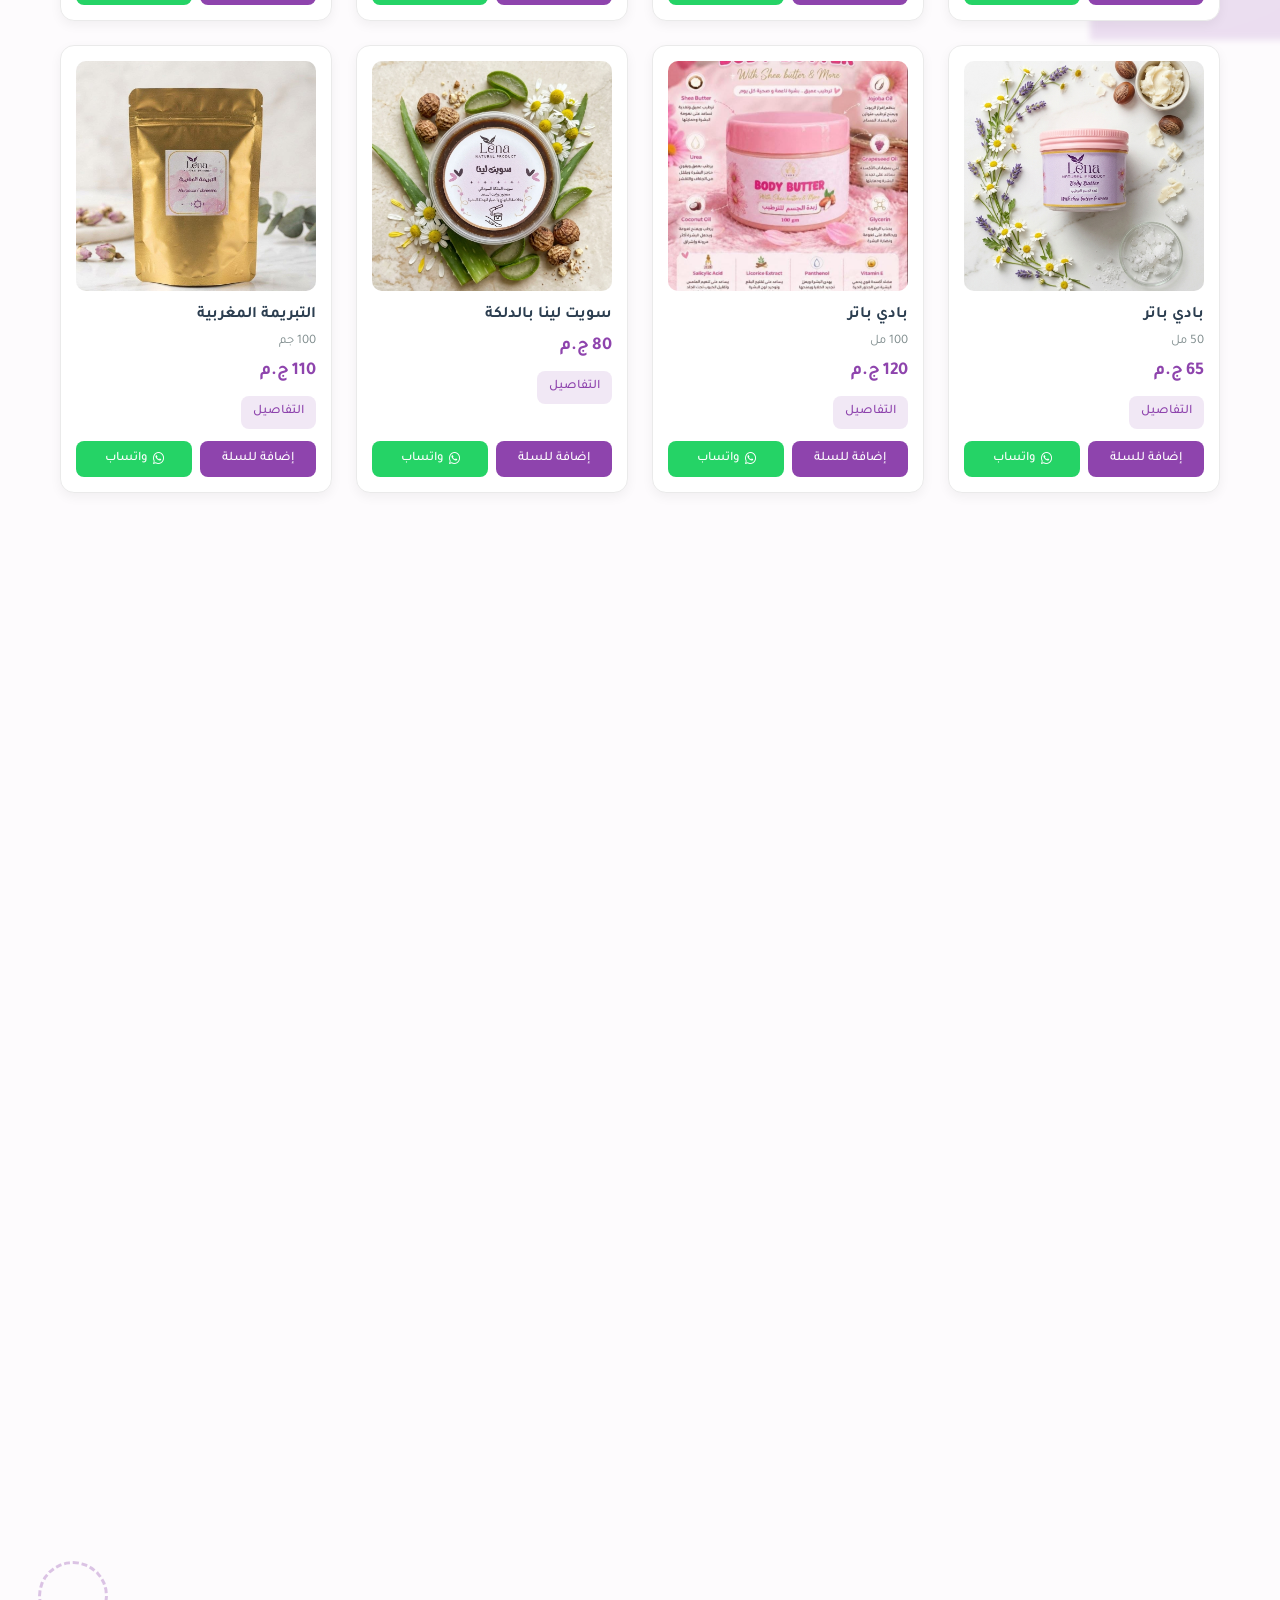
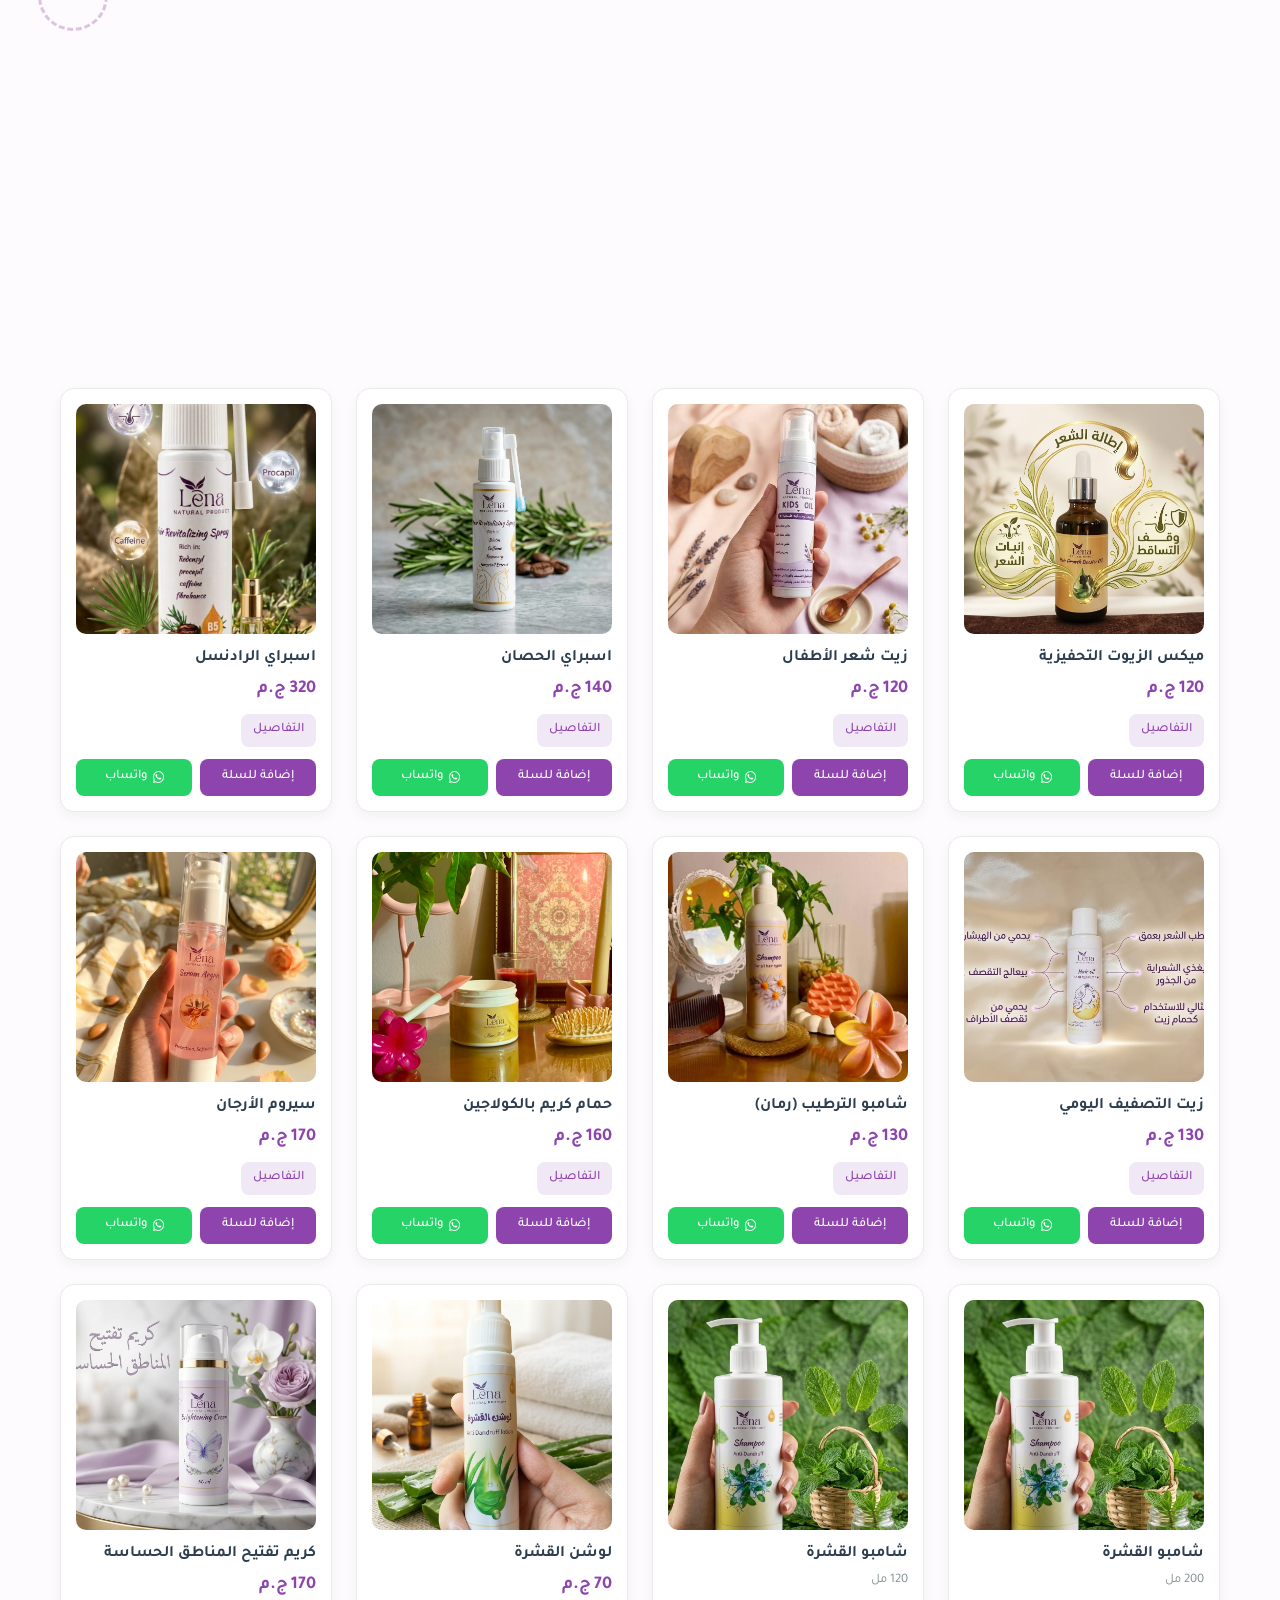
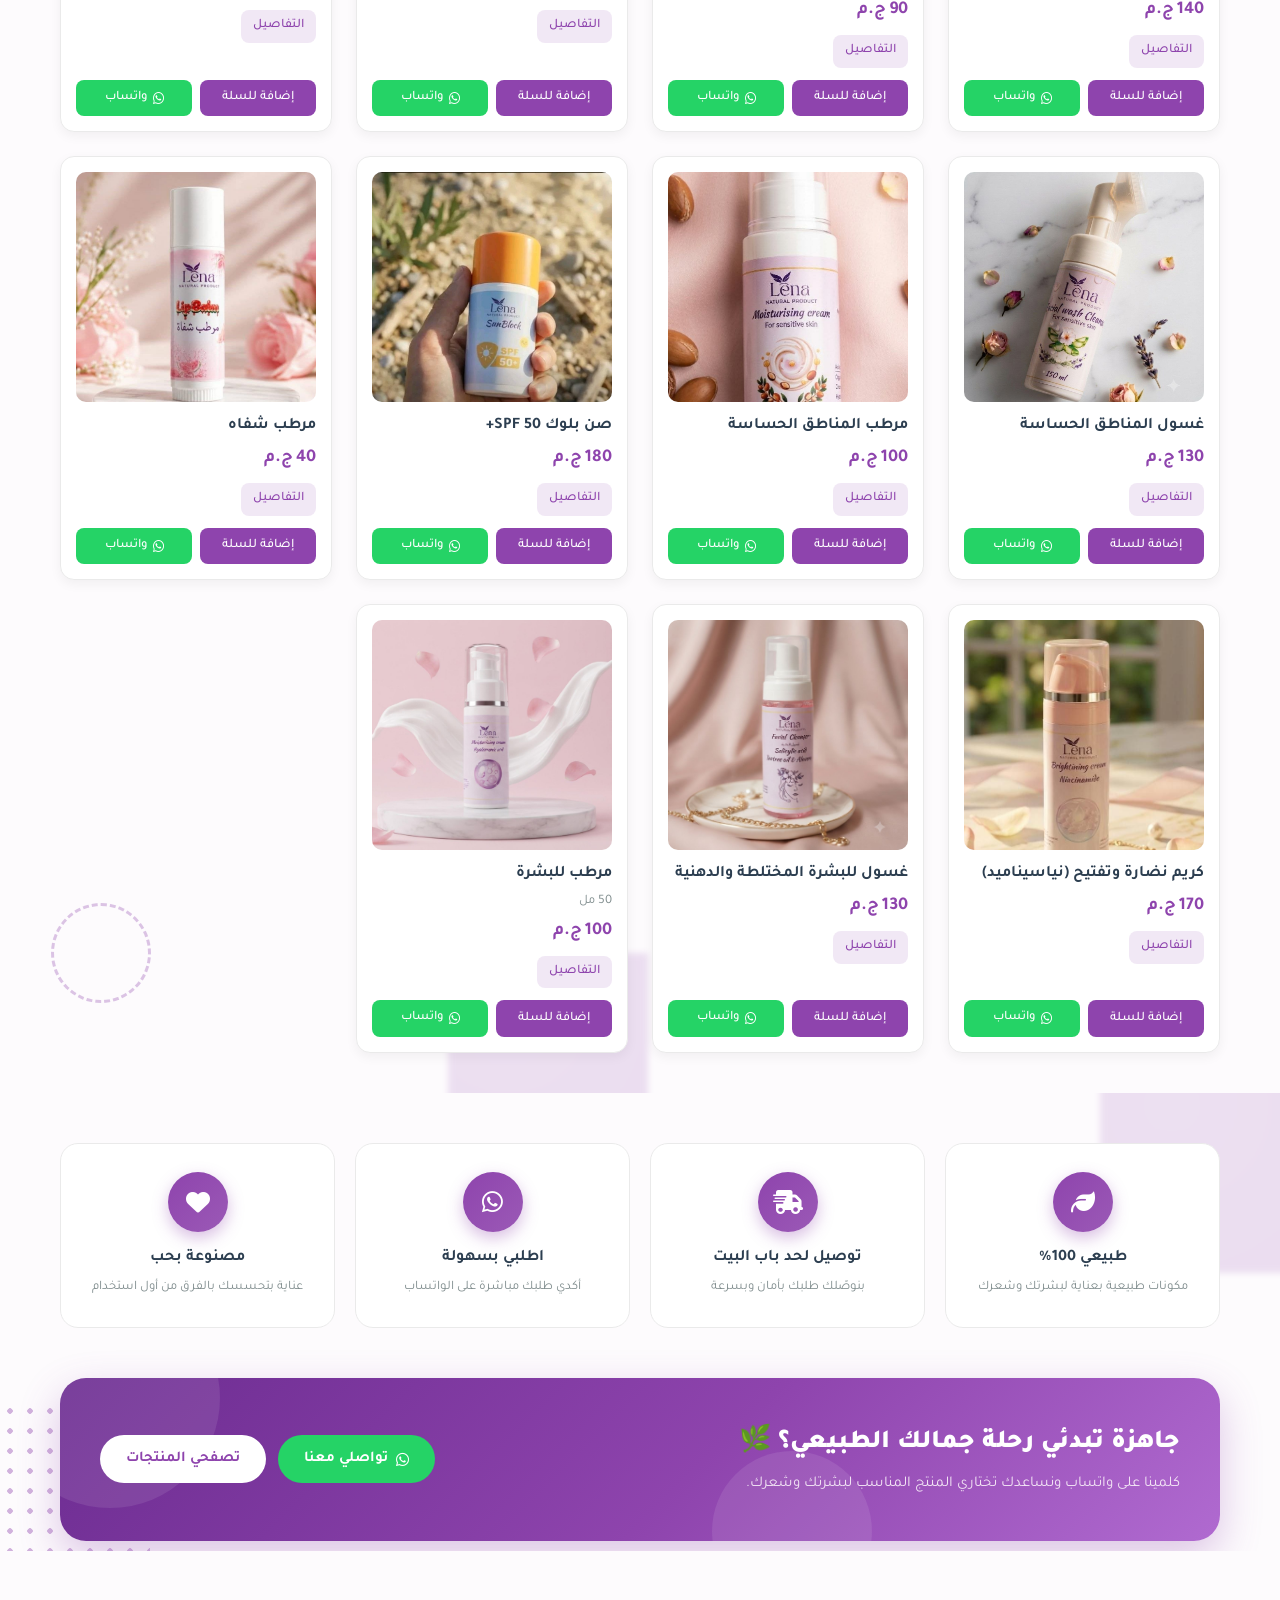
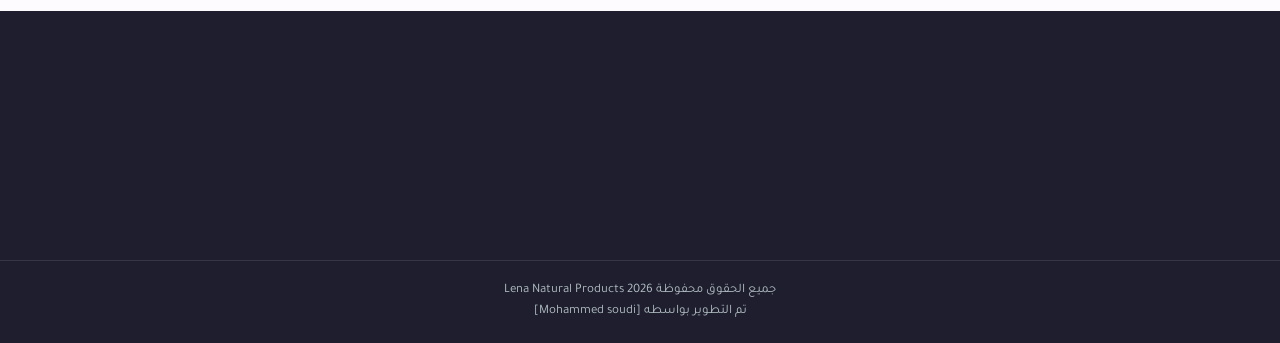
==== commit 9c8e151f: "Update price of product to 70 ج.م" ====
--- a/index.html
+++ b/index.html
@@ -481,7 +481,7 @@
                 <a href="product.html?id=40" class="product-img"><img src="images/Hair-products/img(50).jpeg" alt="لوشن القشرة" loading="lazy"></a>
                 <div class="product-info">
                     <h3>لوشن القشرة</h3>
-                    <span class="price">120 ج.م</span>
+                    <span class="price">70 ج.م</span>
                     <a href="product.html?id=40" class="btn-details">التفاصيل</a>
                     <div class="card-actions">
                         <button type="button" class="btn-add" data-add="40">إضافة للسلة</button>
